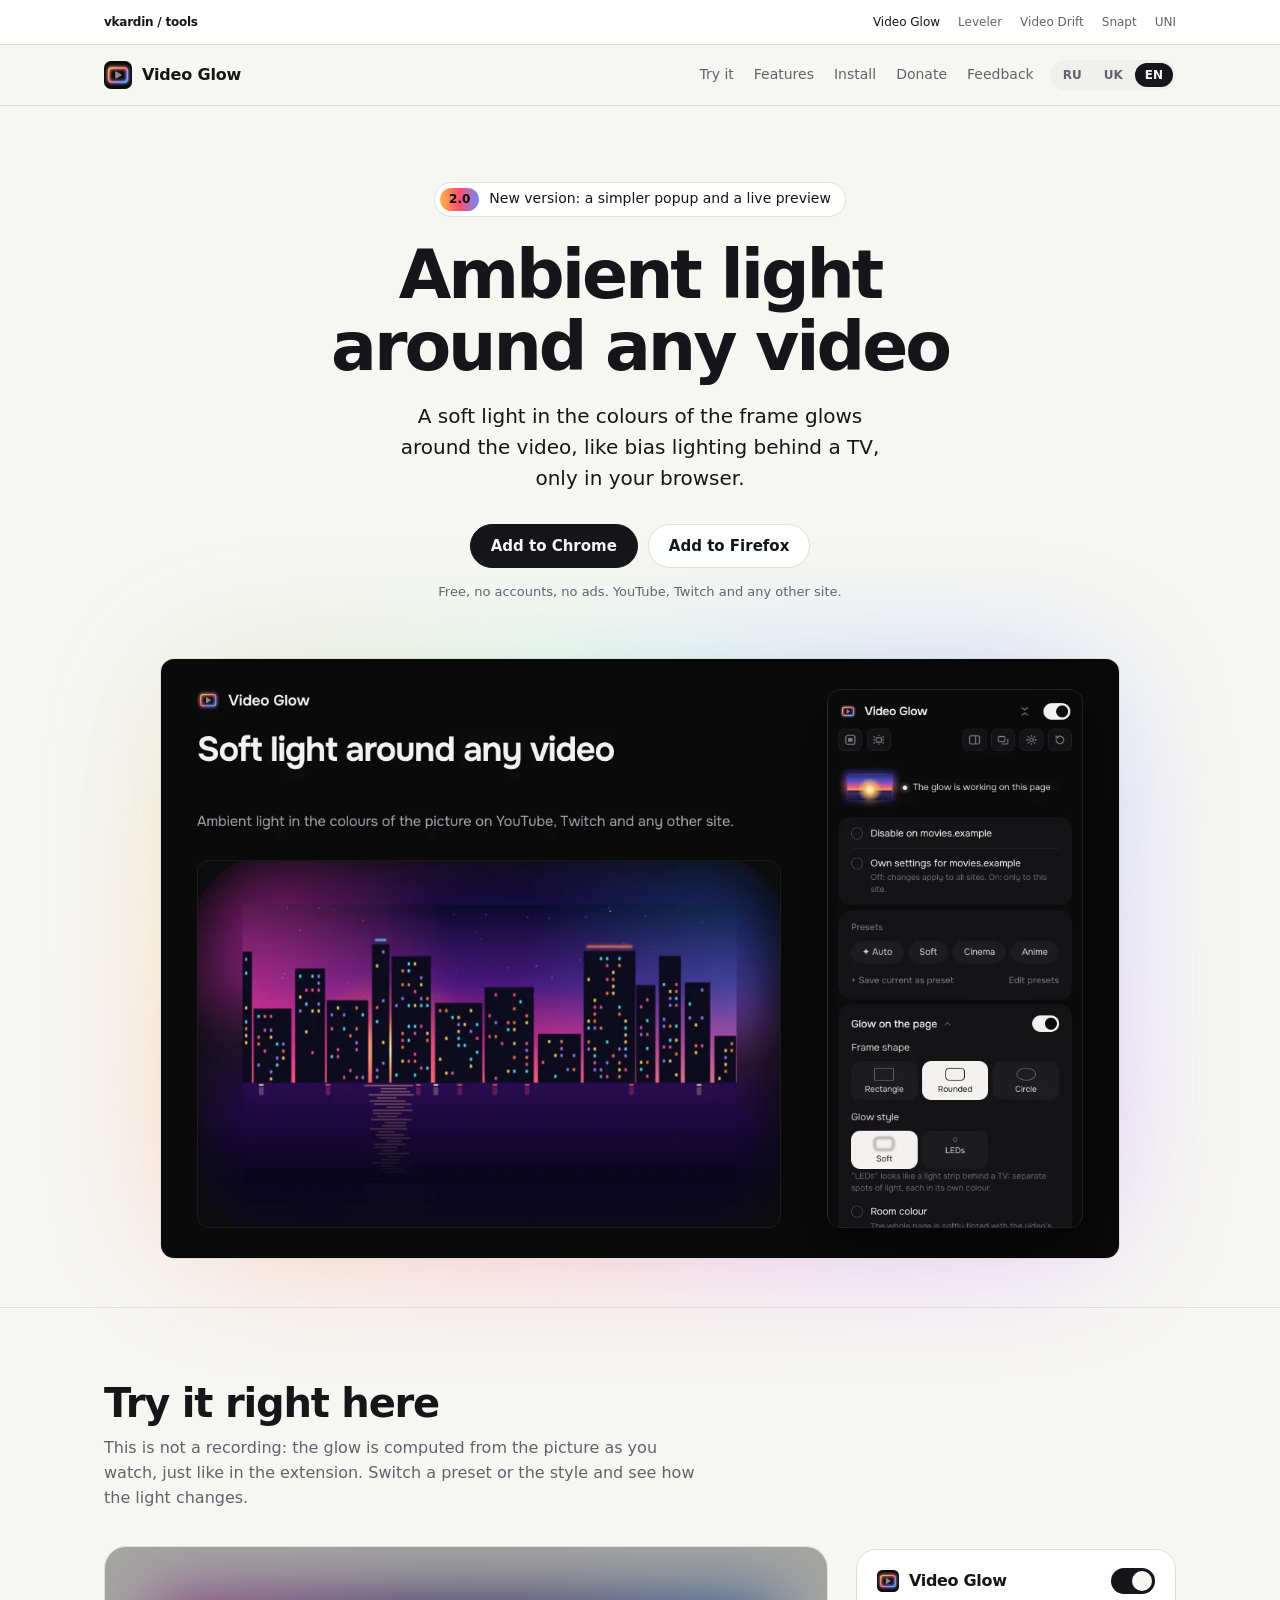
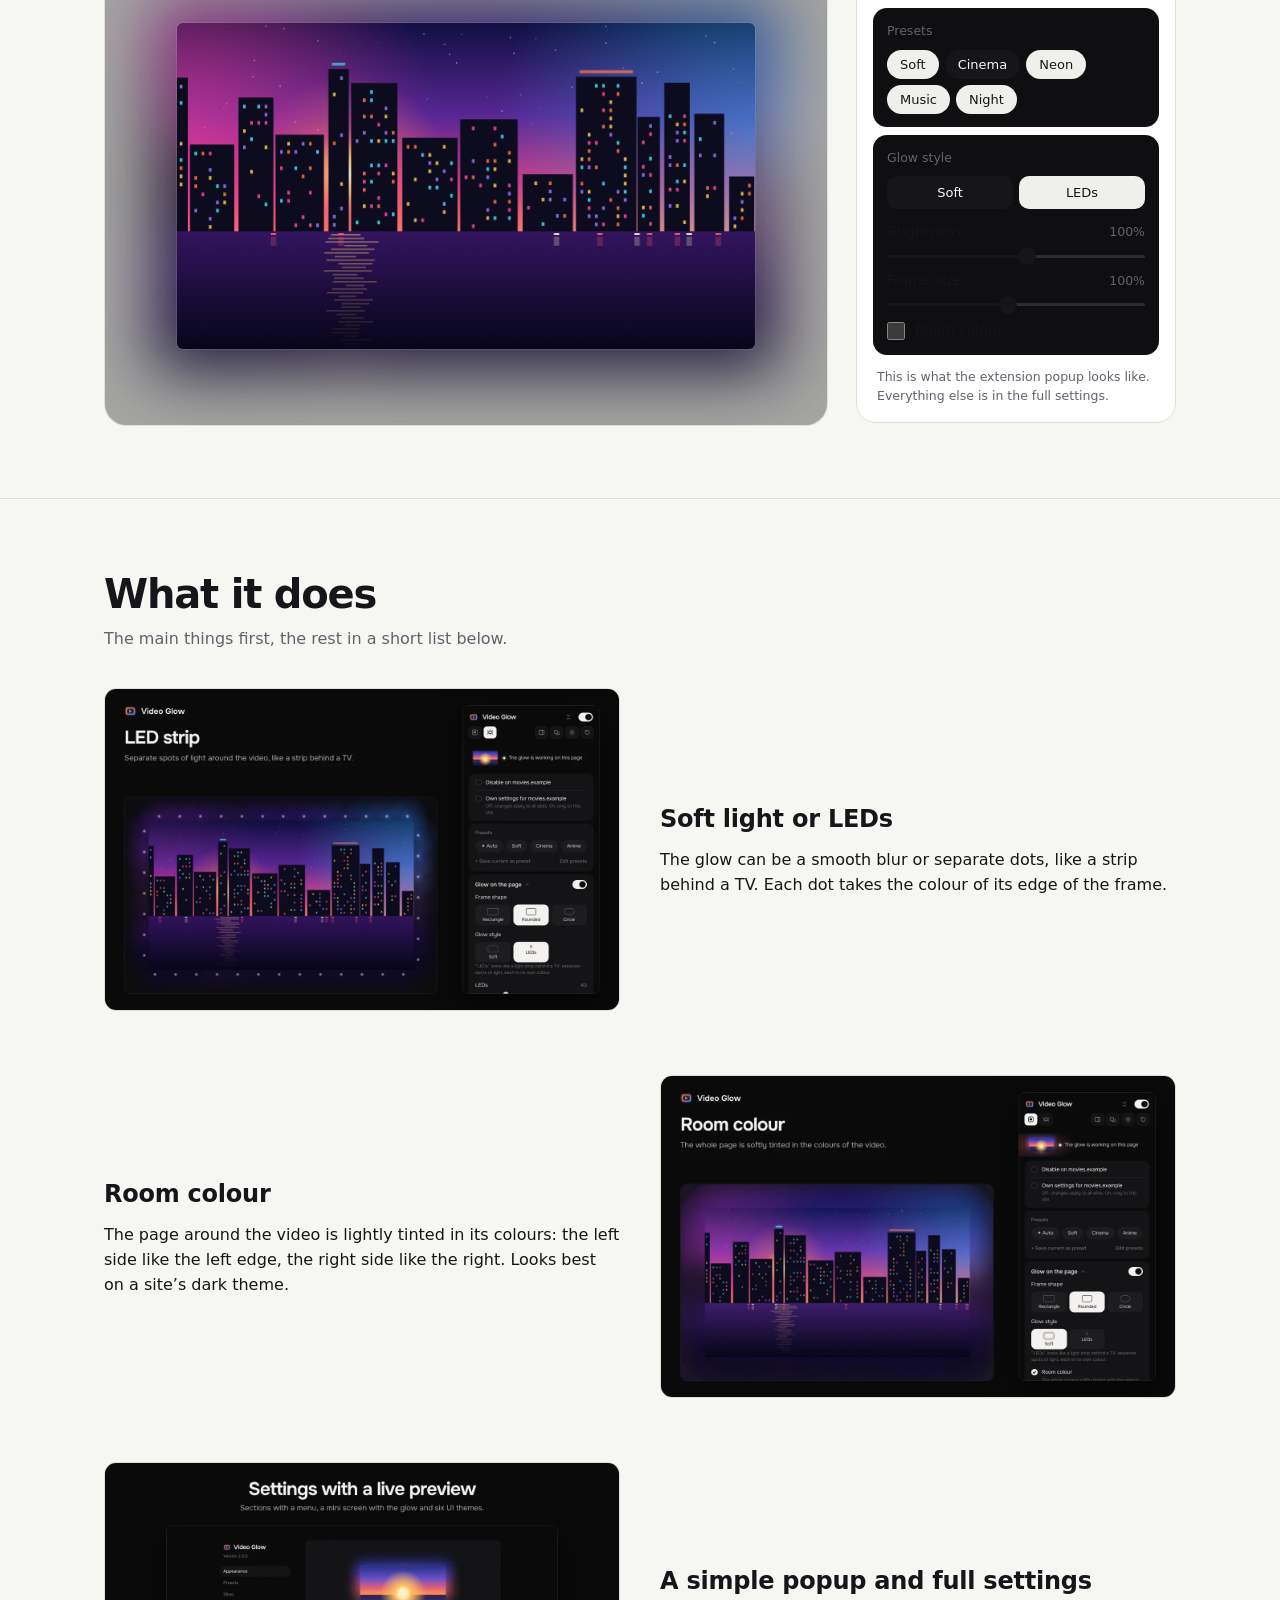
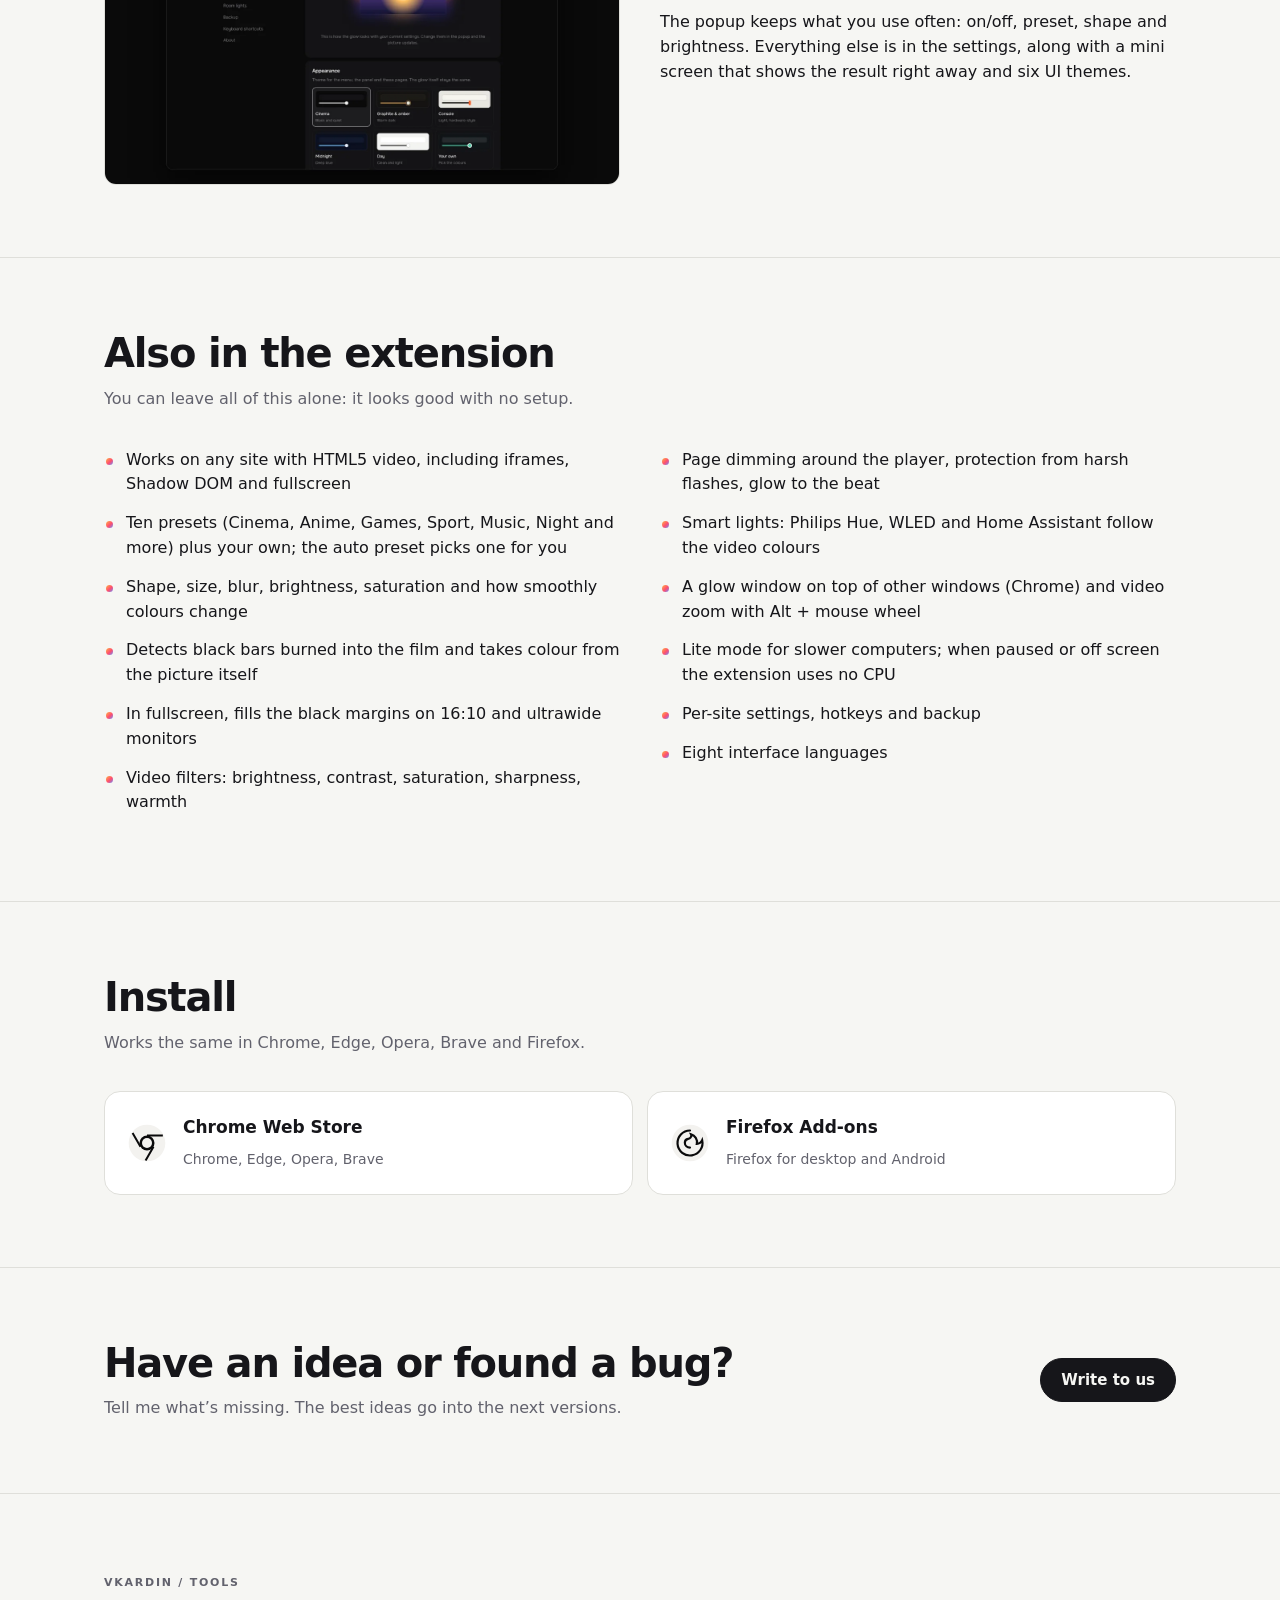
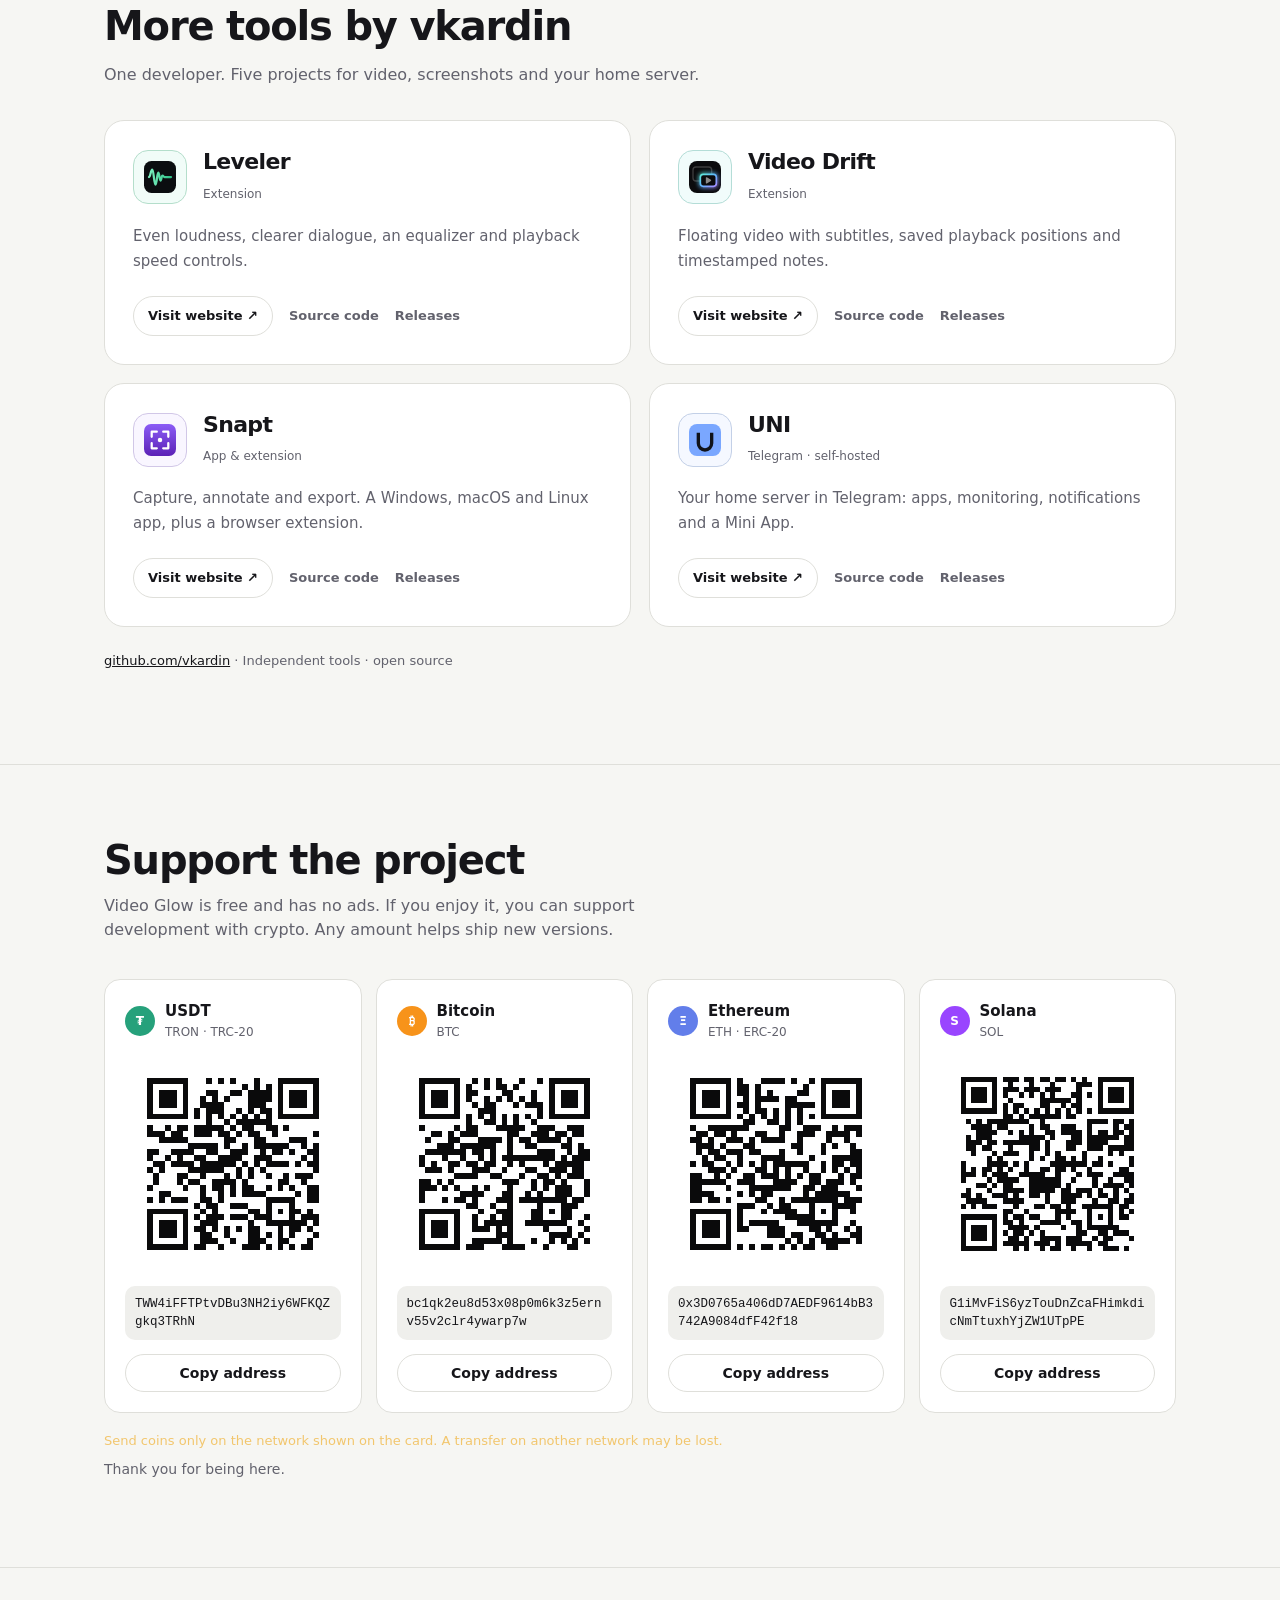
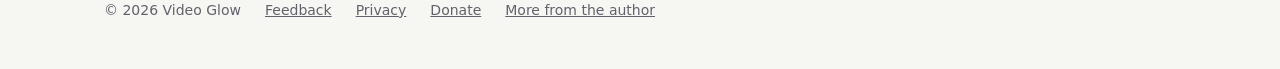
==== docs/index.html @ 8d43b14b "Unify project websites and documentation" ====
<!doctype html>
<html lang="ru">
<head>
  <meta charset="utf-8">
  <meta name="viewport" content="width=device-width, initial-scale=1">
  <title>Video Glow — подсветка для любого видео</title>
  <meta name="description" content="Подсветка в цвет картинки вокруг любого видео в браузере. Бесплатное расширение для Chrome и Firefox.">
  <meta property="og:title" content="Video Glow">
  <meta property="og:image" content="https://vkardin.github.io/video-glow/img/glow-en.webp">
  <link rel="icon" href="img/icon32.png">
  <link rel="stylesheet" href="style.css?v=10">
<link rel="stylesheet" href="family.css?v=1">
</head>
<body data-family="video-glow" style="--family-accent:#d3b3ff">
<a class="family-skip" href="#family-content" data-family-word="skip">Перейти к содержимому</a><nav class="family-nav" aria-label="vkardin projects"><div class="family-nav-inner"><a class="family-brand" href="https://github.com/vkardin">vkardin / tools</a><div class="family-nav-links"><a href="https://vkardin.github.io/video-glow/" aria-current="page">Video Glow</a><a href="https://vkardin.github.io/leveler/">Leveler</a><a href="https://vkardin.github.io/video-drift/">Video Drift</a><a href="https://vkardin.github.io/snapt/">Snapt</a><a href="https://vkardin.github.io/uni-homebot/">UNI</a></div></div></nav>
  <header class="top">
    <div class="wrap">
      <a class="brand" href="#"><img src="img/logo.svg" alt="">Video Glow</a>
      <nav class="nav">
        <a href="#demo" data-i18n="nav_demo"></a>
        <a href="#features" data-i18n="nav_features"></a>
        <a href="#install" data-i18n="nav_install"></a>
        <a href="#donate" data-i18n="nav_donate"></a>
        <a href="support.html" data-i18n="nav_support"></a>
      </nav>
      <div class="langs" role="group" aria-label="Language">
        <button type="button" data-lang="ru">RU</button>
        <button type="button" data-lang="uk">UK</button>
        <button type="button" data-lang="en">EN</button>
      </div>
    </div>
  </header>

  <main id="family-content" tabindex="-1">
    <section class="hero">
      <div class="wrap">
        <a class="badge" href="#demo"><b>2.0</b><span data-i18n="hero_badge"></span></a>
        <h1 data-i18n="hero_title"></h1>
        <p class="lead" data-i18n="hero_lead"></p>
        <div class="cta">
          <a class="btn primary store-chrome" href="#install"><span data-i18n="btn_chrome"></span></a>
          <a class="btn store-firefox" href="#install"><span data-i18n="btn_firefox"></span></a>
        </div>
        <p class="free" data-i18n="hero_free"></p>
        <div class="screen"><img data-shot="glow" alt="" width="1280" height="800"></div>
      </div>
    </section>

    <section class="block demo" id="demo">
      <div class="wrap">
        <h2 data-i18n="demo_title"></h2>
        <p class="sub" data-i18n="demo_sub"></p>
        <div class="demo-grid">
          <div class="demo-stage" data-style="soft">
            <div class="demo-screen">
              <canvas class="halo" width="32" height="18" aria-hidden="true"></canvas>
              <canvas class="pic" width="640" height="360" role="img" data-i18n-aria="demo_alt"></canvas>
            </div>
          </div>
          <div class="demo-panel">
            <div class="dp-head">
              <span class="dp-brand"><img src="img/logo.svg" alt="" width="22" height="22">Video Glow</span>
              <label class="switch"><input type="checkbox" data-demo="on" checked data-i18n-aria="demo_on"><span></span></label>
            </div>
            <div class="dp-card">
              <span class="dp-lbl" data-i18n="demo_presets"></span>
              <div class="dp-chips">
                <button type="button" data-preset="soft" data-i18n="pr_soft"></button>
                <button type="button" data-preset="cinema" data-i18n="pr_cinema"></button>
                <button type="button" data-preset="neon" data-i18n="pr_neon"></button>
                <button type="button" data-preset="music" data-i18n="pr_music"></button>
                <button type="button" data-preset="night" data-i18n="pr_night"></button>
              </div>
            </div>
            <div class="dp-card">
              <span class="dp-lbl" data-i18n="demo_style"></span>
              <div class="dp-seg">
                <button type="button" data-style="soft" data-i18n="demo_soft"></button>
                <button type="button" data-style="led" data-i18n="demo_led"></button>
              </div>
              <div class="dp-row"><label for="dBright" data-i18n="demo_bright"></label><output for="dBright"></output></div>
              <input type="range" id="dBright" data-demo="bright" min="40" max="150" step="5" value="100">
              <div class="dp-row"><label for="dSize" data-i18n="demo_size"></label><output for="dSize"></output></div>
              <input type="range" id="dSize" data-demo="size" min="30" max="180" step="5" value="100">
              <label class="dp-check"><input type="checkbox" data-demo="room"><span data-i18n="demo_room"></span></label>
            </div>
            <p class="dp-note" data-i18n="demo_note"></p>
          </div>
        </div>
      </div>
    </section>

    <section class="block" id="features">
      <div class="wrap">
        <h2 data-i18n="f_title"></h2>
        <p class="sub" data-i18n="f_sub"></p>
        <div class="feat">
          <div class="pic"><img data-shot="led" alt="" width="1280" height="800" loading="lazy"></div>
          <div><h3 data-i18n="f_led_t"></h3><p data-i18n="f_led_d"></p></div>
        </div>
        <div class="feat">
          <div class="pic"><img data-shot="room" alt="" width="1280" height="800" loading="lazy"></div>
          <div><h3 data-i18n="f_room_t"></h3><p data-i18n="f_room_d"></p></div>
        </div>
        <div class="feat">
          <div class="pic"><img data-shot="settings" alt="" width="1280" height="800" loading="lazy"></div>
          <div><h3 data-i18n="f_set_t"></h3><p data-i18n="f_set_d"></p></div>
        </div>
      </div>
    </section>

    <section class="block">
      <div class="wrap">
        <h2 data-i18n="m_title"></h2>
        <p class="sub" data-i18n="m_sub"></p>
        <ul class="mlist" id="mlist"></ul>
      </div>
    </section>

    <section class="block" id="install">
      <div class="wrap">
        <h2 data-i18n="i_title"></h2>
        <p class="sub" data-i18n="i_sub"></p>
        <div class="install">
          <a class="tile store store-chrome" target="_blank" rel="noopener">
            <svg viewBox="0 0 48 48" aria-hidden="true"><circle cx="24" cy="24" r="22" fill="#f3f2ef"/><circle cx="24" cy="24" r="9" fill="#0a0a0b"/><circle cx="24" cy="24" r="6" fill="#f3f2ef"/><path d="M24 15h19M16.2 28.5 6.7 12M31.8 28.5 22.3 45" stroke="#0a0a0b" stroke-width="2.4"/></svg>
            <div><b>Chrome Web Store</b><span data-i18n="i_chrome"></span></div>
          </a>
          <a class="tile store store-firefox" target="_blank" rel="noopener">
            <svg viewBox="0 0 48 48" aria-hidden="true"><circle cx="24" cy="24" r="22" fill="#f3f2ef"/><path d="M24 9a15 15 0 1 0 14.6 11.6c-1.4 3-4 4.4-6.4 4.4 1.2-5.5-2.2-10-7-11.5 1.4 3-1.2 5.3-3.4 5.6-2.3.4-4 2.3-4 4.6 0 3.3 2.8 5.8 6.2 5.8" fill="none" stroke="#0a0a0b" stroke-width="2.6" stroke-linecap="round"/></svg>
            <div><b>Firefox Add-ons</b><span data-i18n="i_firefox"></span></div>
          </a>
        </div>
      </div>
    </section>

    <section class="block" id="feedback">
      <div class="wrap fb-cta">
        <div>
          <h2 data-i18n="fb_title"></h2>
          <p class="sub" data-i18n="fb_sub"></p>
        </div>
        <a class="btn primary" href="support.html" data-i18n="fb_btn"></a>
      </div>
    </section>

    <section class="family-section" id="more" aria-labelledby="family-title"><div class="family-wrap"><p class="family-kicker">VKARDIN / TOOLS</p><h2 id="family-title" data-family-word="title">Другие инструменты от vkardin</h2><p class="family-intro" data-family-word="sub">Один автор. Пять проектов для видео, скриншотов и домашнего сервера.</p><div class="family-grid"><article class="family-card" style="--project-accent:#63ddb0"><header class="family-card-header"><span class="family-icon"><img src="family-assets/leveler.svg" alt="" width="32" height="32" loading="lazy"></span><div><h3>Leveler</h3><small data-family-type="leveler">Расширение</small></div></header><p data-family-description="leveler">Ровная громкость, разборчивые диалоги, эквалайзер и управление скоростью.</p><div class="family-actions"><a data-family-site="leveler" href="https://vkardin.github.io/leveler/" data-family-word="site">Открыть сайт ↗</a><a href="https://github.com/vkardin/leveler" data-family-word="code">Исходный код</a><a href="https://github.com/vkardin/leveler/releases" data-family-word="download">Релизы</a></div></article><article class="family-card" style="--project-accent:#63d9d0"><header class="family-card-header"><span class="family-icon"><img src="family-assets/video-drift.svg" alt="" width="32" height="32" loading="lazy"></span><div><h3>Video Drift</h3><small data-family-type="video-drift">Расширение</small></div></header><p data-family-description="video-drift">Видео поверх других окон, субтитры, сохранение позиции и заметки к моментам.</p><div class="family-actions"><a data-family-site="video-drift" href="https://vkardin.github.io/video-drift/" data-family-word="site">Открыть сайт ↗</a><a href="https://github.com/vkardin/video-drift" data-family-word="code">Исходный код</a><a href="https://github.com/vkardin/video-drift/releases" data-family-word="download">Релизы</a></div></article><article class="family-card" style="--project-accent:#b79bff"><header class="family-card-header"><span class="family-icon"><img src="family-assets/snapt.svg" alt="" width="32" height="32" loading="lazy"></span><div><h3>Snapt</h3><small data-family-type="snapt">Приложение и расширение</small></div></header><p data-family-description="snapt">Скриншоты, стрелки и подписи. Приложение для Windows, macOS и Linux и расширение браузера.</p><div class="family-actions"><a data-family-site="snapt" href="https://vkardin.github.io/snapt/ru/" data-family-word="site">Открыть сайт ↗</a><a href="https://github.com/vkardin/snapt" data-family-word="code">Исходный код</a><a href="https://github.com/vkardin/snapt/releases" data-family-word="download">Релизы</a></div></article><article class="family-card" style="--project-accent:#8fb5ff"><header class="family-card-header"><span class="family-icon"><img src="family-assets/uni-homebot.svg" alt="" width="32" height="32" loading="lazy"></span><div><h3>UNI</h3><small data-family-type="uni-homebot">Telegram · свой сервер</small></div></header><p data-family-description="uni-homebot">Домашний сервер в Telegram: приложения, мониторинг, уведомления и мини-приложение.</p><div class="family-actions"><a data-family-site="uni-homebot" href="https://vkardin.github.io/uni-homebot/" data-family-word="site">Открыть сайт ↗</a><a href="https://github.com/vkardin/uni-homebot" data-family-word="code">Исходный код</a><a href="https://github.com/vkardin/uni-homebot/releases" data-family-word="download">Релизы</a></div></article></div><p class="family-credit"><a href="https://github.com/vkardin">github.com/vkardin</a> · <span data-family-word="author">Независимые инструменты · открытый код</span></p></div></section>

    <section class="block donate" id="donate">
      <div class="wrap">
        <h2 data-i18n="d_title"></h2>
        <p class="sub" data-i18n="d_sub"></p>
        <div class="wallets" id="wallets"></div>
        <p class="warn" data-i18n="d_warn"></p>
        <p class="thanks" data-i18n="d_thanks"></p>
      </div>
    </section>
  </main>

  <footer class="foot">
    <div class="wrap">
      <span>© <span id="year"></span> Video Glow</span>
      <a href="support.html" data-i18n="nav_support"></a>
      <a href="privacy.html" data-i18n="privacy"></a>
      <a href="#donate" data-i18n="nav_donate"></a>
      <a href="#more" data-i18n="more_title"></a>
    </div>
  </footer>

  <template id="wallet">
    <div class="tile">
      <div class="coin"><i></i><div><b></b><small></small></div></div>
      <div class="qr"><img alt="QR" width="300" height="300"></div>
      <div class="addr"></div>
      <button type="button" class="btn copy"></button>
    </div>
  </template>

  <script src="app.js?v=11"></script>
  <script src="demo.js?v=1"></script>
<script src="family.js?v=1"></script>
</body>
</html>
---- docs/style.css ----
:root {
  --bg: #0a0a0b; --card: #131315; --line: #222225;
  --text: #f3f2ef; --text-2: #d7d6d2; --muted: #8b8a90;
  --field: #1d1d20; --accent: #f3f2ef; --warn: #f2c66d;
  --r: 16px;
  --font: "Inter", "SF Pro Text", "Segoe UI Variable Text", "Segoe UI", system-ui, -apple-system, Roboto, sans-serif;
  color-scheme: dark;
}
* { box-sizing: border-box; }
html { scroll-behavior: smooth; }
body { margin: 0; background: var(--bg); color: var(--text); font: 16px/1.55 var(--font); -webkit-font-smoothing: antialiased; }
a { color: inherit; }
img { max-width: 100%; height: auto; display: block; }
.wrap { max-width: 1120px; margin: 0 auto; padding: 0 20px; }

/* Шапка */
.top { position: sticky; top: 0; z-index: 10; background: rgba(10,10,11,.82); backdrop-filter: blur(12px); border-bottom: 1px solid var(--line); }
.top .wrap { display: flex; align-items: center; gap: 16px; height: 60px; }
.brand { display: flex; align-items: center; gap: 10px; font-weight: 650; text-decoration: none; letter-spacing: -.01em; }
.brand img { width: 28px; height: 28px; }
.nav { display: flex; gap: 20px; margin-left: auto; font-size: 14px; }
.nav a { color: var(--muted); text-decoration: none; }
.nav a:hover { color: var(--text); }
.langs { display: flex; gap: 2px; background: var(--field); border-radius: 999px; padding: 3px; }
.langs button { border: 0; background: none; color: var(--muted); font: 600 12px var(--font); padding: 5px 10px; border-radius: 999px; cursor: pointer; }
.langs button[aria-pressed="true"] { background: var(--text); color: var(--bg); }

/* Кнопки */
.btn { display: inline-flex; align-items: center; gap: 8px; padding: 12px 20px; border-radius: 999px; font: 600 15px var(--font); text-decoration: none; border: 1px solid var(--line); background: var(--card); color: var(--text); cursor: pointer; }
.btn:hover { background: var(--field); }
.btn.primary { background: var(--text); color: var(--bg); border-color: var(--text); }
.btn.primary:hover { background: #fff; }
.btn svg { width: 18px; height: 18px; }

/* Первый экран */
.hero { padding: 72px 0 40px; text-align: center; }
.hero h1 { font-size: clamp(34px, 6vw, 60px); line-height: 1.05; letter-spacing: -.03em; margin: 0 auto 18px; max-width: 14ch; }
.hero p.lead { color: var(--text-2); font-size: clamp(17px, 2.2vw, 20px); max-width: 40ch; margin: 0 auto 30px; }
.cta { display: flex; flex-wrap: wrap; justify-content: center; gap: 10px; }
.free { color: var(--muted); font-size: 13px; margin-top: 14px; }
.screen { position: relative; margin: 56px auto 0; max-width: 960px; }
.screen::before, .screen::after { content: ""; position: absolute; inset: 6% 4%; filter: blur(70px); z-index: 0; pointer-events: none; will-change: transform, opacity; }
.screen::before { background: conic-gradient(from 200deg, #ff4d6d, #ffb347, #5ee7c7, #6c8cff, #c46bff, #ff4d6d); opacity: .55; animation: glow-a 9s ease-in-out infinite alternate; }
.screen::after { background: conic-gradient(from 20deg, #6c8cff, #c46bff, #ff4d6d, #ffb347, #5ee7c7, #6c8cff); opacity: 0; animation: glow-b 13s ease-in-out infinite alternate; }
.screen img { position: relative; z-index: 1; border-radius: 14px; border: 1px solid var(--line); }
/* Только transform и opacity: размытый слой рисуется один раз, дальше его двигает видеокарта */
@keyframes glow-a { to { transform: translate(1.5%, -1%) scale(1.04); opacity: .4; } }
@keyframes glow-b { to { transform: translate(-1.5%, 1%) scale(1.03); opacity: .5; } }
.screen.paused::before, .screen.paused::after { animation-play-state: paused; }
@media (prefers-reduced-motion: reduce) { .screen::before, .screen::after { animation: none; } }

/* Секции */
section.block { padding: 72px 0; border-top: 1px solid var(--line); }
h2 { font-size: clamp(26px, 4vw, 38px); letter-spacing: -.02em; margin: 0 0 10px; }
.sub { color: var(--muted); margin: 0 0 36px; max-width: 60ch; }

.feat { display: grid; grid-template-columns: 1fr 1fr; gap: 40px; align-items: center; margin-bottom: 64px; }
.feat:last-child { margin-bottom: 0; }
.feat:nth-child(even) .pic { order: 2; }
.feat .pic img { border-radius: 12px; border: 1px solid var(--line); }
.feat h3 { font-size: 24px; margin: 0 0 10px; letter-spacing: -.01em; }
.feat p { color: var(--text-2); margin: 0; }

.grid { display: grid; grid-template-columns: repeat(3, 1fr); gap: 14px; }
.tile { background: var(--card); border: 1px solid var(--line); border-radius: var(--r); padding: 20px; }
.tile b { display: block; margin-bottom: 6px; }
.tile span { color: var(--muted); font-size: 14px; }

.install { display: grid; grid-template-columns: 1fr 1fr; gap: 14px; }
.store { display: flex; align-items: center; gap: 16px; padding: 22px; text-decoration: none; }
.store svg { width: 40px; height: 40px; flex: none; }
.store b { display: block; font-size: 17px; }
.store span { color: var(--muted); font-size: 14px; }
.store:hover { border-color: #3a3a3f; }

/* Донаты */
.donate .tile { display: flex; flex-direction: column; gap: 14px; }
.wallets { display: grid; grid-template-columns: repeat(4, 1fr); gap: 14px; }
.coin { display: flex; align-items: center; gap: 10px; }
.coin i { width: 30px; height: 30px; border-radius: 50%; display: grid; place-items: center; font: 700 12px var(--font); font-style: normal; color: #fff; flex: none; }
.coin b { margin: 0; font-size: 15px; }
.coin small { display: block; color: var(--muted); font-size: 12px; }
.qr { background: #fff; border-radius: 12px; padding: 10px; }
.qr img { width: 100%; height: auto; image-rendering: pixelated; }
.addr { font: 12.5px/1.45 ui-monospace, "SF Mono", "Cascadia Mono", Menlo, Consolas, monospace; color: var(--text-2); word-break: break-all; background: var(--field); border-radius: 10px; padding: 9px 10px; user-select: all; }
.copy { width: 100%; justify-content: center; padding: 10px; font-size: 14px; }
.copy.done { background: var(--text); color: var(--bg); }
.warn { color: var(--warn); font-size: 13px; margin: 18px 0 0; }
.thanks { color: var(--muted); font-size: 14px; margin-top: 8px; }

footer.foot { border-top: 1px solid var(--line); padding: 32px 0 48px; color: var(--muted); font-size: 14px; }
footer.foot .wrap { display: flex; flex-wrap: wrap; gap: 8px 24px; align-items: center; }
footer.foot a { color: var(--muted); }

/* Ещё от автора */
.apps { display: grid; grid-template-columns: repeat(2, 1fr); gap: 22px; }
.app { --a: #2fbf86; --b: #7cf0c0; background: var(--card); border: 1px solid var(--line); border-radius: var(--r); overflow: hidden; display: flex; flex-direction: column; transition: transform .15s, box-shadow .15s, border-color .15s; }
.app-floatr { --a: #0d9488; --b: #5eead4; }
.app-uni { --a: #7aa7ff; --b: #d99a5b; }
.app-snapt { --a: #8b5cf6; --b: #c4b5fd; }
.app:hover { transform: translateY(-3px); border-color: color-mix(in srgb, var(--a) 45%, var(--line)); box-shadow: 0 18px 44px color-mix(in srgb, var(--a) 18%, transparent); }
.app .shot { display: block; position: relative; background: #0b0b0d; }
.app .shot::after { content: ""; position: absolute; inset: auto 0 0; height: 3px; background: linear-gradient(90deg, var(--a), var(--b)); }
.app .shot img { width: 100%; aspect-ratio: 16 / 10; object-fit: cover; }
.app-body { padding: 22px 24px 24px; display: flex; flex-direction: column; flex: 1; }
.app header { display: flex; align-items: center; gap: 14px; }
.app header img { width: 52px; height: 52px; border-radius: 13px; flex: none; box-shadow: 0 6px 18px color-mix(in srgb, var(--a) 30%, transparent); }
.app header h3 { margin: 0; font-size: 21px; }
.app header span { color: var(--muted); font-size: 14px; }
.app p { margin: 14px 0 16px; color: var(--text-2); }
.chips { list-style: none; margin: 0 0 22px; padding: 0; display: flex; flex-wrap: wrap; gap: 8px; }
.chips li { font-size: 13px; font-weight: 600; padding: 4px 11px; border-radius: 999px; background: color-mix(in srgb, var(--a) 13%, transparent); color: color-mix(in srgb, var(--a) 70%, var(--text)); }
.app-links { margin-top: auto; display: flex; flex-wrap: wrap; gap: 10px; }
.btn-app { display: inline-flex; align-items: center; gap: 7px; padding: 9px 15px; border-radius: 10px; border: 1px solid var(--line); color: var(--text); text-decoration: none; font-weight: 600; font-size: 14px; }
.btn-app:hover { border-color: var(--a); }
.btn-app svg { width: 15px; height: 15px; }
.btn-app.primary { border-color: transparent; color: #0b0d10; background: linear-gradient(90deg, var(--a), var(--b)); }
.btn-app.primary:hover { filter: brightness(1.06); }
@media (max-width: 820px) { .apps { grid-template-columns: 1fr; } }
@media (prefers-reduced-motion: reduce) { .app { transition: none; } .app:hover { transform: none; } }

/* Политика */
.doc { max-width: 720px; padding: 56px 20px 80px; }
.doc h1 { font-size: 34px; letter-spacing: -.02em; }
.doc p, .doc li { color: var(--text-2); }

@media (max-width: 960px) {
  .wallets { grid-template-columns: 1fr 1fr; }
  .grid { grid-template-columns: 1fr 1fr; }
}
@media (max-width: 680px) {
  .wrap { padding: 0 16px; }
  .nav { display: none; }
  .langs { margin-left: auto; }
  .feat, .install { grid-template-columns: 1fr; gap: 18px; }
  .feat:nth-child(even) .pic { order: 0; }
  .grid { grid-template-columns: 1fr; }
  .wallets { grid-template-columns: 1fr; }
  .qr { max-width: 220px; margin: 0 auto; }
  .hero { padding-top: 48px; }
  section.block { padding: 56px 0; }
}
.doc h2 { font-size: 20px; margin: 32px 0 8px; }
.doc .muted-date { color: var(--muted); font-size: 14px; margin-top: -8px; }
.doc a { color: var(--text); }
.brand + .langs { margin-left: auto; }
.hero.small { padding: 64px 0 8px; }
section.block.first { border-top: 0; padding-top: 32px; }
.store .emoji { font-size: 34px; line-height: 1; flex: none; }
.note { color: var(--muted); font-size: 14px; margin: 18px 0 0; }
.note a { color: var(--text); }
.faq { display: grid; gap: 10px; max-width: 820px; }
.faq details { background: var(--card); border: 1px solid var(--line); border-radius: var(--r); padding: 16px 20px; }
.faq summary { cursor: pointer; font-weight: 600; }
.faq p { color: var(--text-2); margin: 10px 0 0; }
.fb-cta { display: flex; align-items: center; justify-content: space-between; gap: 24px; flex-wrap: wrap; }
.fb-cta .sub { margin-bottom: 0; }
.fb-form { display: flex; flex-direction: column; gap: 16px; max-width: 720px; padding: 24px; }
.seg { display: inline-flex; gap: 2px; background: var(--field); border-radius: 999px; padding: 3px; align-self: flex-start; flex-wrap: wrap; }
.seg label { cursor: pointer; }
.seg input { position: absolute; opacity: 0; pointer-events: none; }
.seg span { display: block; padding: 7px 16px; border-radius: 999px; color: var(--muted); font-weight: 600; font-size: 14px; }
.seg input:checked + span { background: var(--text); color: var(--bg); }
.seg input:focus-visible + span { outline: 2px solid var(--text); outline-offset: 2px; }
.fld { display: flex; flex-direction: column; gap: 6px; font-size: 14px; color: var(--text-2); }
.fld textarea, .fld input { font: 15px/1.5 var(--font); color: var(--text); background: var(--field); border: 1px solid var(--line); border-radius: 12px; padding: 12px 14px; resize: vertical; }
.fld textarea:focus, .fld input:focus { outline: none; border-color: #4a4a50; }
.fb-form .btn { align-self: flex-start; }
.fb-form .btn:disabled { opacity: .6; cursor: default; }
.hp { position: absolute; left: -9999px; width: 1px; height: 1px; }
.fb-status { margin: 0; font-size: 14px; color: var(--muted); min-height: 1.4em; }
.fb-status.ok { color: #7ddc8a; }
.fb-status.err { color: var(--warn); }
.fb-grid { display: grid; grid-template-columns: minmax(0, 1.5fr) minmax(0, 1fr); gap: 24px; align-items: start; }
.fb-grid .fb-form { max-width: none; }
.fb-side { display: flex; flex-direction: column; gap: 12px; }
.fb-side h3 { margin: 4px 0 4px; font-size: 18px; color: var(--text-2); }
.fb-side .note { margin-top: 4px; }
.faq { max-width: none; }
@media (max-width: 860px) { .fb-grid { grid-template-columns: 1fr; } }
.fb-status:empty { display: none; }

/* ---------- 2.0: значок в шапке, живая демонстрация, появление блоков ---------- */
.badge { display: inline-flex; align-items: center; gap: 10px; margin: 0 auto 22px; padding: 5px 14px 5px 5px; border-radius: 999px; border: 1px solid var(--line); background: var(--card); color: var(--text-2); font-size: 14px; text-decoration: none; transition: border-color .2s; }
.badge b { padding: 2px 9px; border-radius: 999px; font-size: 12px; color: #0a0a0b; background: linear-gradient(90deg, #ffb347, #ff4d6d 50%, #6c8cff); }
.badge:hover { border-color: #3a3a3f; }

.demo-grid { display: grid; grid-template-columns: minmax(0, 1fr) 320px; gap: 28px; align-items: center; }
.demo-stage {
  --d-spread: 24px; --d-blur: 32px; --d-alpha: .85; --d-sat: 1.15; --d-radius: 15px; --d-dim: 0;
  position: relative; display: grid; place-items: center; padding: clamp(36px, 7vw, 76px) clamp(24px, 6vw, 72px);
  border-radius: 22px; border: 1px solid var(--line); overflow: hidden; isolation: isolate;
  background: #08080a radial-gradient(70% 90% at 0% 50%, var(--d-l, transparent), transparent 70%), radial-gradient(70% 90% at 100% 50%, var(--d-r, transparent), transparent 70%);
  background-blend-mode: normal;
  transition: background .6s;
}
.demo-stage::before { content: ""; position: absolute; inset: 0; background: #000; opacity: calc(var(--d-dim) * .6); transition: opacity .4s; z-index: -1; }
.demo-screen { position: relative; width: 100%; max-width: 640px; aspect-ratio: 16 / 9; }
.demo-screen canvas { position: absolute; display: block; width: 100%; height: 100%; }
.demo-screen .pic { inset: 0; border-radius: 6px; box-shadow: 0 0 0 1px rgb(255 255 255 / .08); transition: filter .4s; }
.demo-screen .halo {
  inset: calc(var(--d-spread) * -1); width: calc(100% + var(--d-spread) * 2); height: calc(100% + var(--d-spread) * 2);
  border-radius: var(--d-radius); filter: blur(var(--d-blur)) saturate(var(--d-sat)); opacity: var(--d-alpha);
  transition: inset .3s, width .3s, height .3s, border-radius .3s, filter .3s, opacity .4s;
}
.demo-stage[data-style="led"] .halo {
  -webkit-mask: radial-gradient(circle, #000 0 34%, transparent 46%) 0 0 / 20px 20px;
  mask: radial-gradient(circle, #000 0 34%, transparent 46%) 0 0 / 20px 20px;
}
.demo-stage.pulse .halo { animation: d-pulse .52s ease-in-out infinite alternate; }
@keyframes d-pulse { from { transform: scale(1); } to { transform: scale(1.035); } }
.demo-stage.off .pic { filter: saturate(.6) brightness(.85); }

.demo-panel { background: var(--card); border: 1px solid var(--line); border-radius: 20px; padding: 16px; display: flex; flex-direction: column; gap: 8px; }
.dp-head { display: flex; align-items: center; justify-content: space-between; padding: 2px 4px 6px; }
.dp-brand { display: flex; align-items: center; gap: 10px; font-weight: 650; letter-spacing: -.02em; }
.dp-card { background: #0f0f11; border-radius: 14px; padding: 13px 14px; transition: opacity .3s; }
.demo.is-off .dp-card { opacity: .5; }
.dp-lbl { display: block; color: var(--muted); font-size: 12.5px; margin-bottom: 9px; }
.dp-chips { display: flex; flex-wrap: wrap; gap: 6px; }
.dp-chips button, .dp-seg button { font: 500 13px var(--font); color: var(--text-2); background: var(--field); border: 0; border-radius: 999px; padding: 7px 13px; cursor: pointer; transition: background .15s, color .15s; }
.dp-chips button:hover, .dp-seg button:hover { background: #29292d; }
.dp-chips button[aria-pressed="true"], .dp-seg button[aria-pressed="true"] { background: var(--text); color: var(--bg); }
.dp-seg { display: grid; grid-template-columns: 1fr 1fr; gap: 6px; margin-bottom: 6px; }
.dp-seg button { border-radius: 10px; padding: 9px; }
.dp-row { display: flex; justify-content: space-between; align-items: baseline; margin-top: 12px; font-size: 14px; color: var(--text-2); }
.dp-row output { color: var(--muted); font-size: 12.5px; font-variant-numeric: tabular-nums; }
.demo-panel input[type=range] { -webkit-appearance: none; appearance: none; display: block; width: 100%; height: 3px; margin: 12px 0 6px; border-radius: 3px; cursor: pointer; background: linear-gradient(to right, var(--text) var(--p, 50%), #2c2c30 var(--p, 50%)); }
.demo-panel input[type=range]::-webkit-slider-thumb { -webkit-appearance: none; width: 18px; height: 18px; border-radius: 50%; background: var(--text); border: 0; }
.demo-panel input[type=range]::-moz-range-thumb { width: 18px; height: 18px; border-radius: 50%; background: var(--text); border: 0; }
.dp-check { display: flex; align-items: center; gap: 10px; margin-top: 14px; font-size: 14px; color: var(--text-2); cursor: pointer; }
.dp-check input { width: 18px; height: 18px; accent-color: var(--text); margin: 0; }
.dp-note { color: var(--muted); font-size: 12.5px; margin: 4px 4px 0; }
.demo-panel :focus-visible { outline: 2px solid var(--text); outline-offset: 2px; }

.switch { position: relative; display: inline-block; width: 44px; height: 26px; flex: none; cursor: pointer; }
.switch input { position: absolute; inset: 0; opacity: 0; margin: 0; cursor: pointer; }
.switch span { position: absolute; inset: 0; border-radius: 999px; background: #3a3a3f; transition: background .2s; pointer-events: none; }
.switch span::after { content: ""; position: absolute; top: 3px; left: 3px; width: 20px; height: 20px; border-radius: 50%; background: #d7d6d2; transition: transform .2s, background .2s; }
.switch input:checked + span { background: var(--text); }
.switch input:checked + span::after { transform: translateX(18px); background: var(--bg); }
.switch input:focus-visible + span { outline: 2px solid var(--text); outline-offset: 2px; }

/* появление при прокрутке */
.rv { opacity: 0; transform: translateY(18px); transition: opacity .6s ease, transform .6s cubic-bezier(.2, .7, .2, 1); transition-delay: var(--rv-d, 0ms); }
.rv.in { opacity: 1; transform: none; }
.app.rv.in { transition: opacity .6s ease, transform .15s, box-shadow .15s, border-color .15s; }
.grid .tile { transition: border-color .2s, transform .2s; }
.grid .tile:hover { border-color: #3a3a3f; }

@media (max-width: 900px) {
  .demo-grid { grid-template-columns: 1fr; }
  .demo-panel { max-width: 420px; width: 100%; margin: 0 auto; }
}
@media (prefers-reduced-motion: reduce) {
  .demo-stage.pulse .halo { animation: none; }
  .rv { opacity: 1; transform: none; transition: none; }
}
.app.rv.in:hover { transform: translateY(-3px); }
@media (prefers-reduced-motion: reduce) { .app.rv.in:hover { transform: none; } }
.feat > * { min-width: 0; }
.mlist { list-style: none; margin: 0; padding: 0; columns: 2; column-gap: 40px; }
.mlist li { break-inside: avoid; position: relative; padding: 0 0 14px 22px; color: var(--text-2); }
.mlist li::before { content: ""; position: absolute; left: 2px; top: .62em; width: 7px; height: 7px; border-radius: 50%; background: linear-gradient(135deg, #ffb347, #ff4d6d 55%, #6c8cff); }
@media (max-width: 760px) { .mlist { columns: 1; } }
---- docs/family.css ----
/* Shared presentation for the vkardin project family. */
:root{--family-bg:#0a0a0b;--family-card:#131315;--family-line:#27272c;--family-text:#f3f2ef;--family-muted:#a2a1aa;--family-field:#1c1c20}
@media(prefers-color-scheme:light){:root:not([data-theme=dark]){--family-bg:#f6f6f3;--family-card:#fff;--family-line:#dfdfda;--family-text:#16161a;--family-muted:#62626d;--family-field:#efefec}}
body[data-family]{--bg:var(--family-bg);--bg2:var(--family-field);--card:var(--family-card);--card2:var(--family-field);--line:var(--family-line);--text:var(--family-text);--text-2:var(--family-text);--muted:var(--family-muted);--dim:var(--family-muted);--field:var(--family-field);background:var(--family-bg);color:var(--family-text);font-family:Inter,system-ui,-apple-system,'Segoe UI',sans-serif;-webkit-font-smoothing:antialiased}
body[data-family] .wrap{max-width:1120px;margin-inline:auto;padding-inline:24px}
body[data-family] h1{font-size:clamp(38px,6.2vw,68px);line-height:1.06;letter-spacing:-.045em;text-wrap:balance}
body[data-family] h2{font-size:clamp(27px,3.4vw,40px);letter-spacing:-.03em;line-height:1.16;text-wrap:balance}
body[data-family] .hero{padding-block:76px 48px}
body[data-family] .top{background:var(--family-bg);border-bottom:1px solid var(--family-line)}
body[data-family] .btn{border-radius:999px;transition:background .18s,border-color .18s}
body[data-family] .btn.primary,body[data-family] .btn-primary{background:var(--family-text);border-color:var(--family-text);color:var(--family-bg);box-shadow:none}
body[data-family] img{max-width:100%}
body[data-family] a:focus-visible,body[data-family] button:focus-visible{outline:2px solid var(--family-accent,#b79bff);outline-offset:4px}
body[data-family] section[id]{scroll-margin-top:90px}
.family-nav{font:500 12px/1.4 Inter,system-ui,sans-serif!important;background:var(--family-card);border-bottom:1px solid var(--family-line);color:var(--family-muted);position:relative;z-index:11;display:block!important;padding:0!important}
.family-nav-inner{display:flex;align-items:center;gap:24px;max-width:1120px;margin:auto;padding:12px 24px;min-height:44px}
.family-brand{font-weight:750!important;letter-spacing:-.02em;color:var(--family-text)!important;text-decoration:none!important;white-space:nowrap}
.family-nav-links{display:flex;gap:18px;align-items:center;flex-wrap:wrap;margin-left:auto}
.family-nav a{color:var(--family-muted);text-decoration:none;font:inherit}
.family-nav a:hover,.family-nav a[aria-current=page]{color:var(--family-text)}
.family-skip{position:fixed;left:12px;top:-100px;z-index:100;background:var(--family-text);color:var(--family-bg);padding:10px;border-radius:8px}
.family-skip:focus{top:12px}
.family-section{padding:80px 0!important;border-top:1px solid var(--family-line);background:var(--family-bg);color:var(--family-text)}
.family-section .family-wrap{max-width:1120px;margin:auto;padding:0 24px}
.family-kicker{text-transform:uppercase;letter-spacing:.16em;font-size:11px;font-weight:700;color:var(--family-muted);margin:0 0 12px}
.family-section h2{margin:0 0 12px!important;color:var(--family-text)}
.family-intro{max-width:65ch;color:var(--family-muted);margin:0 0 32px;line-height:1.7}
.family-grid{display:grid;grid-template-columns:repeat(2,minmax(0,1fr));gap:18px}
.family-card{--project-accent:#b79bff;border:1px solid var(--family-line);border-radius:20px;padding:28px;background:var(--family-card);display:flex;flex-direction:column;gap:18px;transition:transform .18s,border-color .18s}
.family-card:hover{border-color:var(--project-accent);transform:translateY(-3px)}
.family-card-header{display:flex!important;align-items:center;gap:16px;padding:0!important;border:0!important;background:none!important;position:static!important;margin:0!important}
.family-icon{width:54px;height:54px;border:1px solid color-mix(in srgb,var(--project-accent) 35%,var(--family-line));background:color-mix(in srgb,var(--project-accent) 9%,var(--family-card));border-radius:15px;display:grid;place-items:center;flex:none;color:var(--project-accent);font-weight:800;font-size:22px}
.family-icon img{width:32px;height:32px;object-fit:contain}
.family-card h3{font-size:22px!important;line-height:1.2;letter-spacing:-.03em;margin:0 0 5px!important;color:var(--family-text)}
.family-card small{font-size:12px;color:var(--family-muted)}
.family-card p{margin:0!important;color:var(--family-muted);font-size:15px;line-height:1.7}
.family-actions{display:flex;align-items:center;gap:16px;flex-wrap:wrap;margin-top:auto;padding-top:3px}
.family-actions a{font-size:13px!important;font-weight:600;text-decoration:none!important;color:var(--family-muted)}
.family-actions a:first-child{color:var(--family-text);border:1px solid var(--family-line);padding:9px 14px;border-radius:999px}
.family-actions a:hover{color:var(--family-text);border-color:var(--project-accent)}
.family-credit{margin-top:24px;font-size:13px;color:var(--family-muted)}
.family-credit a{color:var(--family-text)}
@media(max-width:760px){.family-nav-inner{align-items:flex-start;gap:12px}.family-nav-links{gap:8px 14px;justify-content:flex-end}.family-grid{grid-template-columns:1fr}.family-section{padding-block:48px!important}.family-card{padding:22px}body[data-family] .hero{padding-block:48px 32px}body[data-family] .wrap{padding-inline:18px}.family-section .family-wrap{padding-inline:18px}}
@media(prefers-reduced-motion:reduce){html{scroll-behavior:auto!important}.family-card,body[data-family] .btn{transition:none}.family-card:hover{transform:none}}
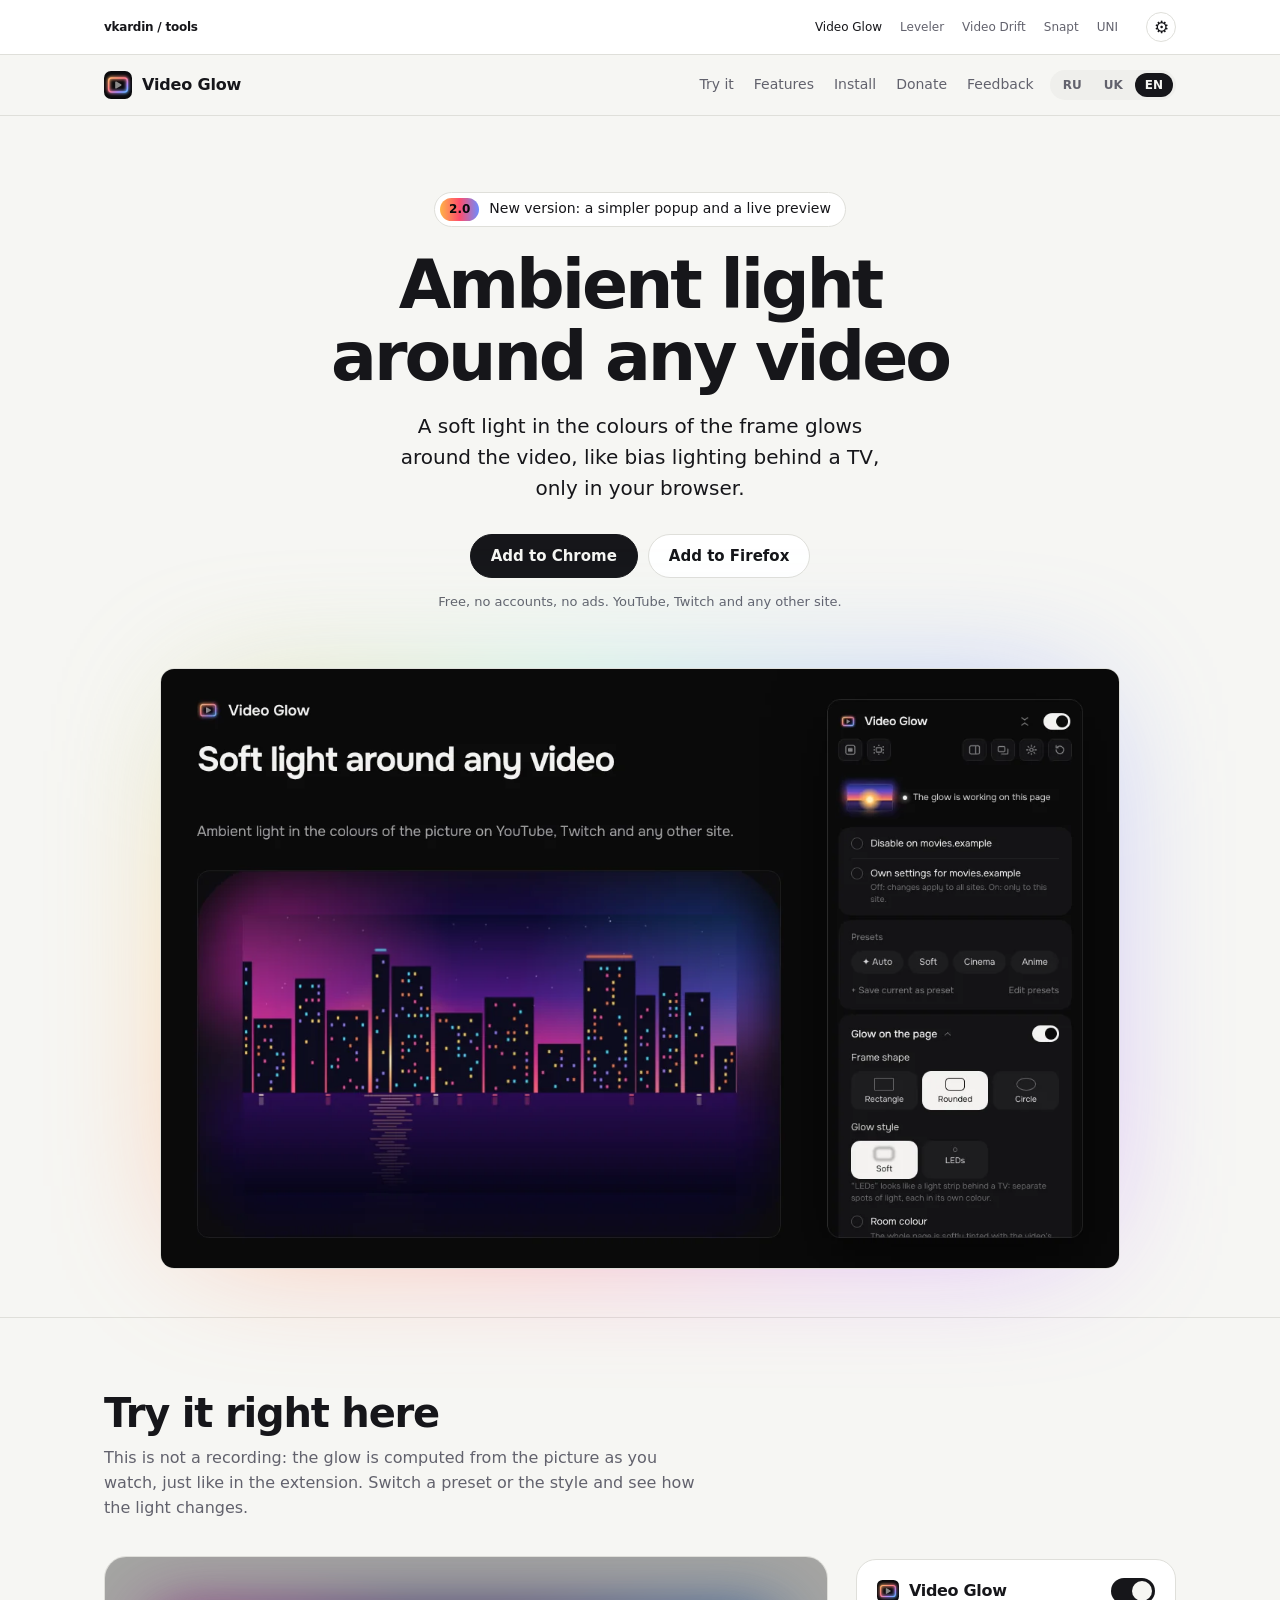
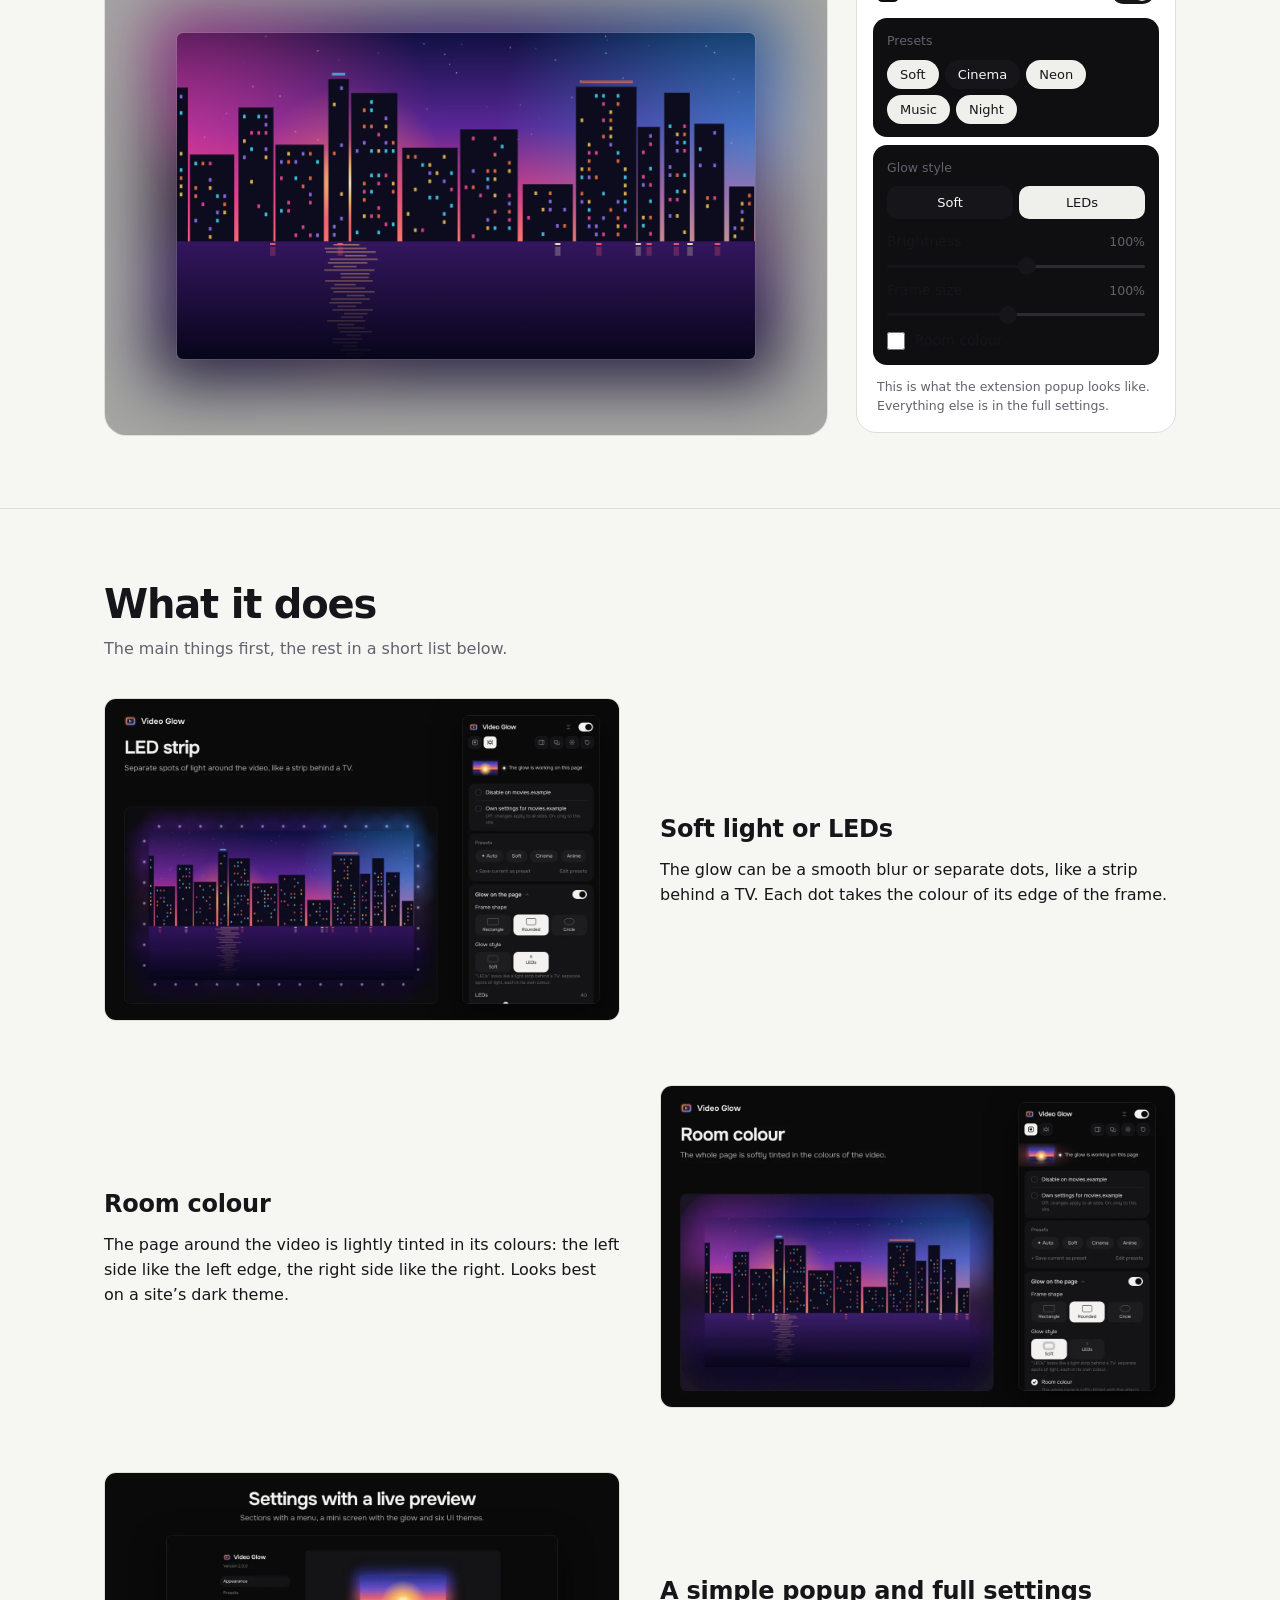
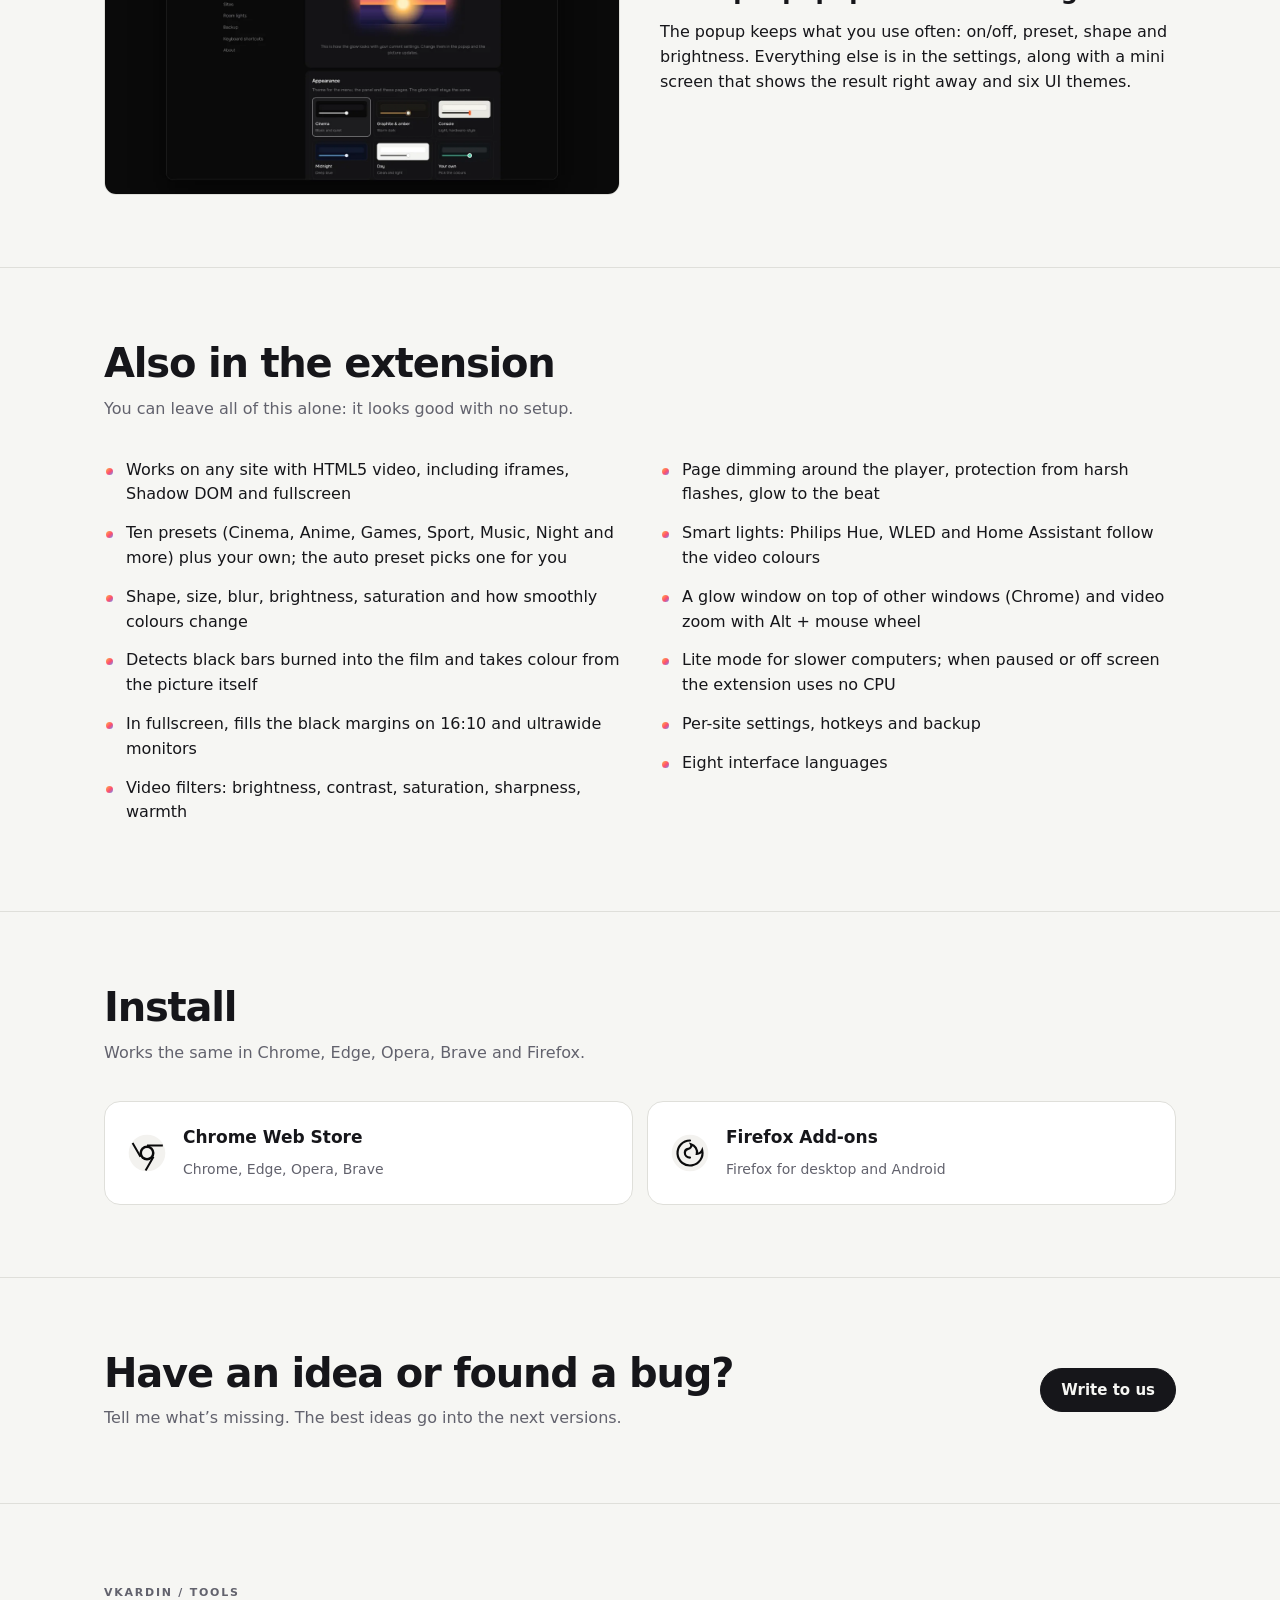
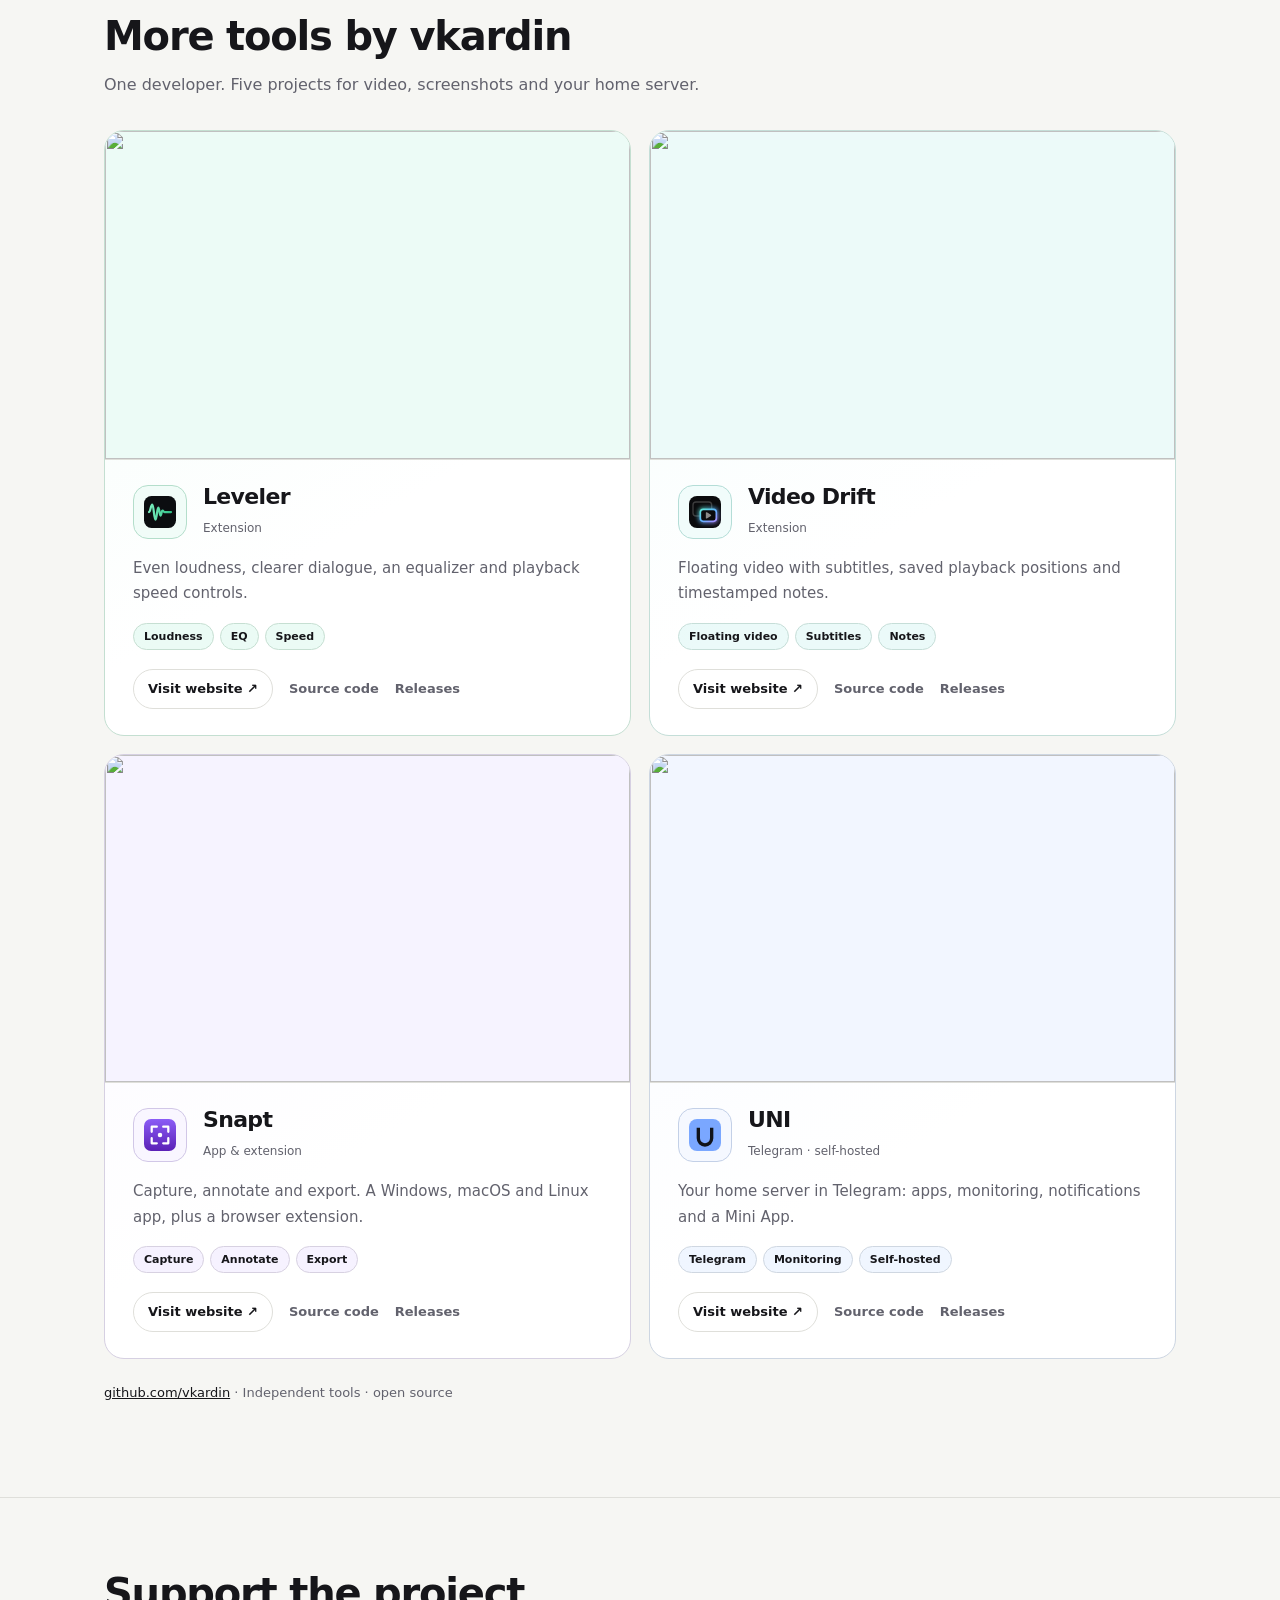
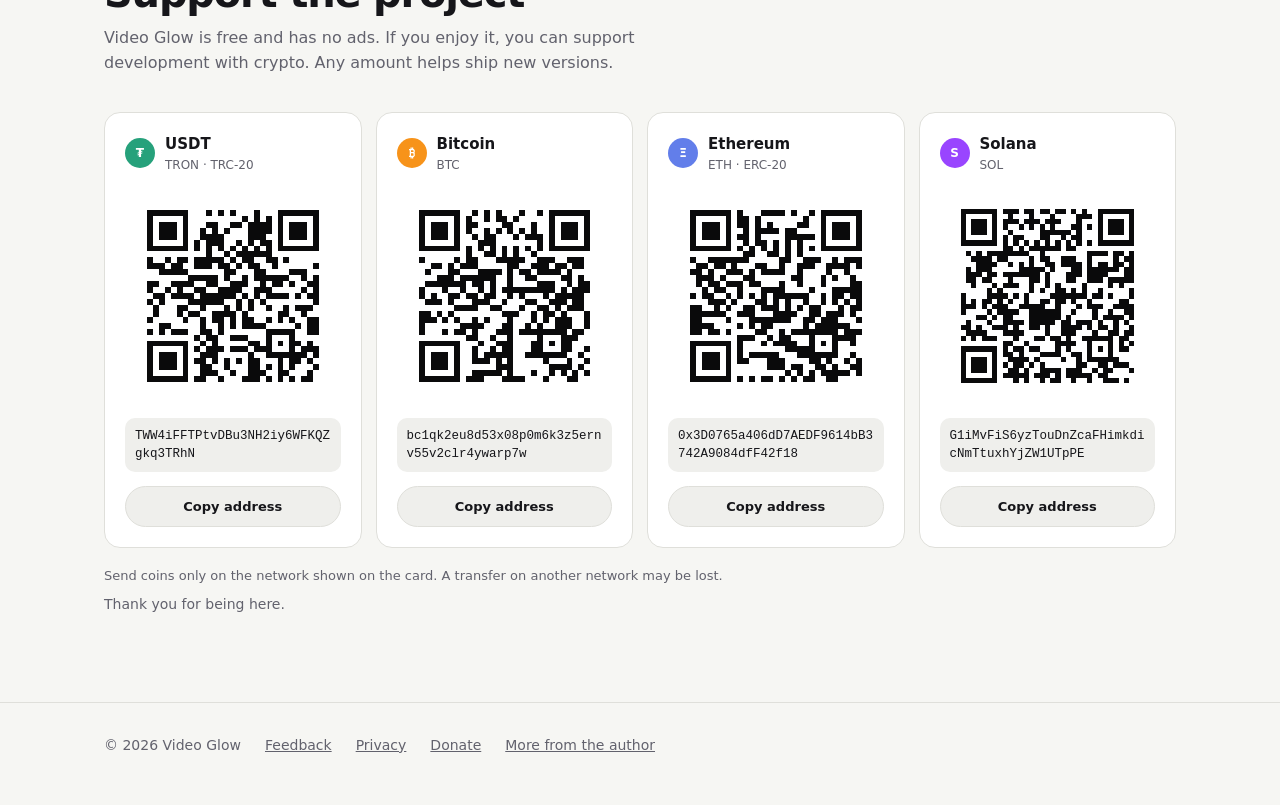
==== commit ae161374: "Restore visual project cards and add shared site preferences" ====
--- a/docs/index.html
+++ b/docs/index.html
@@ -9,10 +9,10 @@
   <meta property="og:image" content="https://vkardin.github.io/video-glow/img/glow-en.webp">
   <link rel="icon" href="img/icon32.png">
   <link rel="stylesheet" href="style.css?v=10">
-<link rel="stylesheet" href="family.css?v=1">
+<script src="family-head.js?v=2"></script><link rel="stylesheet" href="family.css?v=2">
 </head>
 <body data-family="video-glow" style="--family-accent:#d3b3ff">
-<a class="family-skip" href="#family-content" data-family-word="skip">Перейти к содержимому</a><nav class="family-nav" aria-label="vkardin projects"><div class="family-nav-inner"><a class="family-brand" href="https://github.com/vkardin">vkardin / tools</a><div class="family-nav-links"><a href="https://vkardin.github.io/video-glow/" aria-current="page">Video Glow</a><a href="https://vkardin.github.io/leveler/">Leveler</a><a href="https://vkardin.github.io/video-drift/">Video Drift</a><a href="https://vkardin.github.io/snapt/">Snapt</a><a href="https://vkardin.github.io/uni-homebot/">UNI</a></div></div></nav>
+<a class="family-skip" href="#family-content" data-family-word="skip">Перейти к содержимому</a><nav class="family-nav" aria-label="vkardin projects"><div class="family-nav-inner"><a class="family-brand" href="https://vkardin.github.io/video-glow/projects/">vkardin / tools</a><div class="family-nav-links"><a href="https://vkardin.github.io/video-glow/" aria-current="page">Video Glow</a><a href="https://vkardin.github.io/leveler/">Leveler</a><a href="https://vkardin.github.io/video-drift/">Video Drift</a><a href="https://vkardin.github.io/snapt/">Snapt</a><a href="https://vkardin.github.io/uni-homebot/">UNI</a></div></div></nav>
   <header class="top">
     <div class="wrap">
       <a class="brand" href="#"><img src="img/logo.svg" alt="">Video Glow</a>
@@ -144,7 +144,7 @@
       </div>
     </section>
 
-    <section class="family-section" id="more" aria-labelledby="family-title"><div class="family-wrap"><p class="family-kicker">VKARDIN / TOOLS</p><h2 id="family-title" data-family-word="title">Другие инструменты от vkardin</h2><p class="family-intro" data-family-word="sub">Один автор. Пять проектов для видео, скриншотов и домашнего сервера.</p><div class="family-grid"><article class="family-card" style="--project-accent:#63ddb0"><header class="family-card-header"><span class="family-icon"><img src="family-assets/leveler.svg" alt="" width="32" height="32" loading="lazy"></span><div><h3>Leveler</h3><small data-family-type="leveler">Расширение</small></div></header><p data-family-description="leveler">Ровная громкость, разборчивые диалоги, эквалайзер и управление скоростью.</p><div class="family-actions"><a data-family-site="leveler" href="https://vkardin.github.io/leveler/" data-family-word="site">Открыть сайт ↗</a><a href="https://github.com/vkardin/leveler" data-family-word="code">Исходный код</a><a href="https://github.com/vkardin/leveler/releases" data-family-word="download">Релизы</a></div></article><article class="family-card" style="--project-accent:#63d9d0"><header class="family-card-header"><span class="family-icon"><img src="family-assets/video-drift.svg" alt="" width="32" height="32" loading="lazy"></span><div><h3>Video Drift</h3><small data-family-type="video-drift">Расширение</small></div></header><p data-family-description="video-drift">Видео поверх других окон, субтитры, сохранение позиции и заметки к моментам.</p><div class="family-actions"><a data-family-site="video-drift" href="https://vkardin.github.io/video-drift/" data-family-word="site">Открыть сайт ↗</a><a href="https://github.com/vkardin/video-drift" data-family-word="code">Исходный код</a><a href="https://github.com/vkardin/video-drift/releases" data-family-word="download">Релизы</a></div></article><article class="family-card" style="--project-accent:#b79bff"><header class="family-card-header"><span class="family-icon"><img src="family-assets/snapt.svg" alt="" width="32" height="32" loading="lazy"></span><div><h3>Snapt</h3><small data-family-type="snapt">Приложение и расширение</small></div></header><p data-family-description="snapt">Скриншоты, стрелки и подписи. Приложение для Windows, macOS и Linux и расширение браузера.</p><div class="family-actions"><a data-family-site="snapt" href="https://vkardin.github.io/snapt/ru/" data-family-word="site">Открыть сайт ↗</a><a href="https://github.com/vkardin/snapt" data-family-word="code">Исходный код</a><a href="https://github.com/vkardin/snapt/releases" data-family-word="download">Релизы</a></div></article><article class="family-card" style="--project-accent:#8fb5ff"><header class="family-card-header"><span class="family-icon"><img src="family-assets/uni-homebot.svg" alt="" width="32" height="32" loading="lazy"></span><div><h3>UNI</h3><small data-family-type="uni-homebot">Telegram · свой сервер</small></div></header><p data-family-description="uni-homebot">Домашний сервер в Telegram: приложения, мониторинг, уведомления и мини-приложение.</p><div class="family-actions"><a data-family-site="uni-homebot" href="https://vkardin.github.io/uni-homebot/" data-family-word="site">Открыть сайт ↗</a><a href="https://github.com/vkardin/uni-homebot" data-family-word="code">Исходный код</a><a href="https://github.com/vkardin/uni-homebot/releases" data-family-word="download">Релизы</a></div></article></div><p class="family-credit"><a href="https://github.com/vkardin">github.com/vkardin</a> · <span data-family-word="author">Независимые инструменты · открытый код</span></p></div></section>
+    <section class="family-section" id="more" aria-labelledby="family-title"><div class="family-wrap"><p class="family-kicker">VKARDIN / TOOLS</p><h2 id="family-title" data-family-word="title">Другие инструменты от vkardin</h2><p class="family-intro" data-family-word="sub">Один автор. Пять проектов для видео, скриншотов и домашнего сервера.</p><div class="family-grid"><article class="family-card" style="--project-accent:#63ddb0"><a class="family-preview" href="https://vkardin.github.io/leveler/" tabindex="-1" aria-hidden="true"><img src="https://vkardin.github.io/video-glow/img/apps/leveler-ru.webp" alt="" width="960" height="600" loading="lazy"></a><header class="family-card-header"><span class="family-icon"><img src="family-assets/leveler.svg" alt="" width="32" height="32" loading="lazy"></span><div><h3>Leveler</h3><small data-family-type="leveler">Расширение</small></div></header><p data-family-description="leveler">Ровная громкость, разборчивые диалоги, эквалайзер и управление скоростью.</p><ul class="family-chips"><li data-family-chip="leveler:0">Громкость</li><li data-family-chip="leveler:1">Эквалайзер</li><li data-family-chip="leveler:2">Скорость</li></ul><div class="family-actions"><a data-family-site="leveler" href="https://vkardin.github.io/leveler/" data-family-word="site">Открыть сайт ↗</a><a href="https://github.com/vkardin/leveler" data-family-word="code">Исходный код</a><a href="https://github.com/vkardin/leveler/releases" data-family-word="download">Релизы</a></div></article><article class="family-card" style="--project-accent:#63d9d0"><a class="family-preview" href="https://vkardin.github.io/video-drift/" tabindex="-1" aria-hidden="true"><img src="https://vkardin.github.io/video-glow/img/apps/floatr-ru.webp" alt="" width="960" height="600" loading="lazy"></a><header class="family-card-header"><span class="family-icon"><img src="family-assets/video-drift.svg" alt="" width="32" height="32" loading="lazy"></span><div><h3>Video Drift</h3><small data-family-type="video-drift">Расширение</small></div></header><p data-family-description="video-drift">Видео поверх других окон, субтитры, сохранение позиции и заметки к моментам.</p><ul class="family-chips"><li data-family-chip="video-drift:0">Плавающее видео</li><li data-family-chip="video-drift:1">Субтитры</li><li data-family-chip="video-drift:2">Заметки</li></ul><div class="family-actions"><a data-family-site="video-drift" href="https://vkardin.github.io/video-drift/" data-family-word="site">Открыть сайт ↗</a><a href="https://github.com/vkardin/video-drift" data-family-word="code">Исходный код</a><a href="https://github.com/vkardin/video-drift/releases" data-family-word="download">Релизы</a></div></article><article class="family-card" style="--project-accent:#b79bff"><a class="family-preview" href="https://vkardin.github.io/snapt/" tabindex="-1" aria-hidden="true"><img src="https://vkardin.github.io/video-glow/img/apps/snapt.webp" alt="" width="960" height="600" loading="lazy"></a><header class="family-card-header"><span class="family-icon"><img src="family-assets/snapt.svg" alt="" width="32" height="32" loading="lazy"></span><div><h3>Snapt</h3><small data-family-type="snapt">Приложение и расширение</small></div></header><p data-family-description="snapt">Скриншоты, стрелки и подписи. Приложение для Windows, macOS и Linux и расширение браузера.</p><ul class="family-chips"><li data-family-chip="snapt:0">Снимай</li><li data-family-chip="snapt:1">Размечай</li><li data-family-chip="snapt:2">Сохраняй</li></ul><div class="family-actions"><a data-family-site="snapt" href="https://vkardin.github.io/snapt/ru/" data-family-word="site">Открыть сайт ↗</a><a href="https://github.com/vkardin/snapt" data-family-word="code">Исходный код</a><a href="https://github.com/vkardin/snapt/releases" data-family-word="download">Релизы</a></div></article><article class="family-card" style="--project-accent:#8fb5ff"><a class="family-preview" href="https://vkardin.github.io/uni-homebot/" tabindex="-1" aria-hidden="true"><img src="https://vkardin.github.io/video-glow/img/apps/uni.webp" alt="" width="960" height="600" loading="lazy"></a><header class="family-card-header"><span class="family-icon"><img src="family-assets/uni-homebot.svg" alt="" width="32" height="32" loading="lazy"></span><div><h3>UNI</h3><small data-family-type="uni-homebot">Telegram · свой сервер</small></div></header><p data-family-description="uni-homebot">Домашний сервер в Telegram: приложения, мониторинг, уведомления и мини-приложение.</p><ul class="family-chips"><li data-family-chip="uni-homebot:0">Telegram</li><li data-family-chip="uni-homebot:1">Мониторинг</li><li data-family-chip="uni-homebot:2">Свой сервер</li></ul><div class="family-actions"><a data-family-site="uni-homebot" href="https://vkardin.github.io/uni-homebot/" data-family-word="site">Открыть сайт ↗</a><a href="https://github.com/vkardin/uni-homebot" data-family-word="code">Исходный код</a><a href="https://github.com/vkardin/uni-homebot/releases" data-family-word="download">Релизы</a></div></article></div><p class="family-credit"><a href="https://github.com/vkardin">github.com/vkardin</a> · <span data-family-word="author">Независимые инструменты · открытый код</span></p></div></section>
 
     <section class="block donate" id="donate">
       <div class="wrap">
@@ -178,6 +178,6 @@
 
   <script src="app.js?v=11"></script>
   <script src="demo.js?v=1"></script>
-<script src="family.js?v=1"></script>
+<script src="family.js?v=2"></script>
 </body>
 </html>
--- a/docs/family.css
+++ b/docs/family.css
@@ -42,3 +42,46 @@
 .family-credit a{color:var(--family-text)}
 @media(max-width:760px){.family-nav-inner{align-items:flex-start;gap:12px}.family-nav-links{gap:8px 14px;justify-content:flex-end}.family-grid{grid-template-columns:1fr}.family-section{padding-block:48px!important}.family-card{padding:22px}body[data-family] .hero{padding-block:48px 32px}body[data-family] .wrap{padding-inline:18px}.family-section .family-wrap{padding-inline:18px}}
 @media(prefers-reduced-motion:reduce){html{scroll-behavior:auto!important}.family-card,body[data-family] .btn{transition:none}.family-card:hover{transform:none}}
+
+/* Preview-led project cards. */
+.family-card{position:relative;overflow:hidden;gap:16px;padding:0 28px 26px;border-color:color-mix(in srgb,var(--project-accent) 22%,var(--family-line));background:linear-gradient(150deg,color-mix(in srgb,var(--project-accent) 7%,var(--family-card)),var(--family-card) 60%)}
+.family-preview{display:block;margin:0 -28px 8px;overflow:hidden;aspect-ratio:16/10;background:color-mix(in srgb,var(--project-accent) 12%,var(--family-card));border-bottom:1px solid var(--family-line)}
+.family-preview img{display:block;width:100%;height:100%;object-fit:cover;transition:transform .35s}
+.family-card:hover .family-preview img{transform:scale(1.025)}
+.family-card .family-chips{list-style:none;display:flex;flex-wrap:wrap;gap:6px;margin:0;padding:0}
+.family-chips li{font-size:11px;font-weight:600;padding:4px 10px;border-radius:999px;color:var(--family-text);background:color-mix(in srgb,var(--project-accent) 13%,transparent);border:1px solid color-mix(in srgb,var(--project-accent) 20%,var(--family-line))}
+@media(max-width:760px){.family-card{padding:0 22px 22px}.family-preview{margin-inline:-22px}}
+@media(prefers-reduced-motion:reduce){.family-preview img{transition:none}.family-card:hover .family-preview img{transform:none}}
+
+/* Shared site controls and component tokens. */
+:root[data-theme=light]{--family-bg:#f6f6f3;--family-card:#fff;--family-line:#dfdfda;--family-text:#16161a;--family-muted:#62626d;--family-field:#efefec;color-scheme:light}
+:root[data-theme=dark]{--family-bg:#0a0a0b;--family-card:#131315;--family-line:#27272c;--family-text:#f3f2ef;--family-muted:#a2a1aa;--family-field:#1c1c20;color-scheme:dark}
+@media(prefers-color-scheme:light){:root:not([data-theme=dark]){color-scheme:light}}
+@media(prefers-color-scheme:dark){:root:not([data-theme=light]){color-scheme:dark}}
+body[data-family]{--bg-soft:var(--family-field);--on-accent:var(--family-bg);--accent:var(--family-text);--brand:var(--family-text);--brand-strong:var(--family-text);--warn:var(--family-muted);--topbar:var(--family-bg);--hover-line:var(--family-muted);--font:Inter,system-ui,-apple-system,'Segoe UI',sans-serif}
+body[data-family] .top .wrap{height:60px;gap:16px}
+body[data-family] .top .brand{font-size:16px;font-weight:650;letter-spacing:-.01em;color:var(--family-text)}
+body[data-family] .top .brand img{width:28px;height:28px}
+body[data-family] .top nav,body[data-family] .top .nav{gap:20px;font-size:14px}
+body[data-family] .top nav a,body[data-family] .top .nav a{font-size:14px;font-weight:400;color:var(--family-muted)}
+body[data-family] .top nav a:hover{color:var(--family-text)}
+body[data-family] .langs,body[data-family] .top nav .langs{display:flex;gap:2px;border:0;border-radius:999px;background:var(--family-field);padding:3px}
+body[data-family] .langs button,body[data-family] .langs a{font:600 12px var(--font);padding:5px 10px;border-radius:999px;color:var(--family-muted);border:0;text-decoration:none}
+body[data-family] .langs button[aria-pressed=true],body[data-family] .top nav .langs a[aria-current]{background:var(--family-text);color:var(--family-bg)}
+body[data-family] .btn{font:600 15px var(--font);padding:12px 20px;border:1px solid var(--family-line);border-radius:999px;background:var(--family-card);color:var(--family-text);box-shadow:none}
+body[data-family] .btn.primary,body[data-family] .btn-primary{background:var(--family-text);border-color:var(--family-text);color:var(--family-bg)}
+body[data-family] .btn.primary:hover,body[data-family] .btn-primary:hover{background:var(--family-text);filter:brightness(.9)}
+body[data-family] .copy{background:var(--family-field);color:var(--family-text);border:1px solid var(--family-line);border-radius:999px;font:600 13px var(--font)}
+body[data-family] .tile,body[data-family] .card,body[data-family] .os,body[data-family] details{border-radius:16px}
+.family-settings-button{flex:none;margin-left:4px;min-width:30px;height:30px;border:1px solid var(--family-line);border-radius:50%;background:transparent;color:var(--family-text);font-size:17px;cursor:pointer}
+.family-settings-dialog{width:min(420px,calc(100% - 32px));border:1px solid var(--family-line);border-radius:20px;padding:26px;background:var(--family-card);color:var(--family-text);font:15px/1.5 Inter,system-ui,sans-serif;box-shadow:0 30px 100px #0006}
+.family-settings-dialog::backdrop{background:#0008;backdrop-filter:blur(6px)}
+.family-settings-heading{display:flex;align-items:center;justify-content:space-between;gap:16px;margin-bottom:20px}
+body[data-family] .family-settings-heading h2{font-size:22px;margin:0}
+.family-close{border:0;background:transparent;color:var(--family-muted);font-size:26px;cursor:pointer}
+.family-settings-dialog label{display:flex;align-items:center;justify-content:space-between;gap:16px;margin-top:16px}
+.family-settings-dialog select{font:inherit;max-width:180px;background:var(--family-field);border:1px solid var(--family-line);border-radius:9px;color:var(--family-text);padding:8px}
+.family-settings-dialog p{font-size:13px;color:var(--family-muted);margin:24px 0 0}
+html[data-motion=reduce]{scroll-behavior:auto!important}
+html[data-motion=reduce] *,html[data-motion=reduce] *::before,html[data-motion=reduce] *::after{animation:none!important;transition:none!important;scroll-behavior:auto!important}
+@media(max-width:760px){.family-nav-inner{gap:8px;padding-inline:18px}.family-nav-links{gap:6px 10px}.family-settings-button{margin-left:0}}
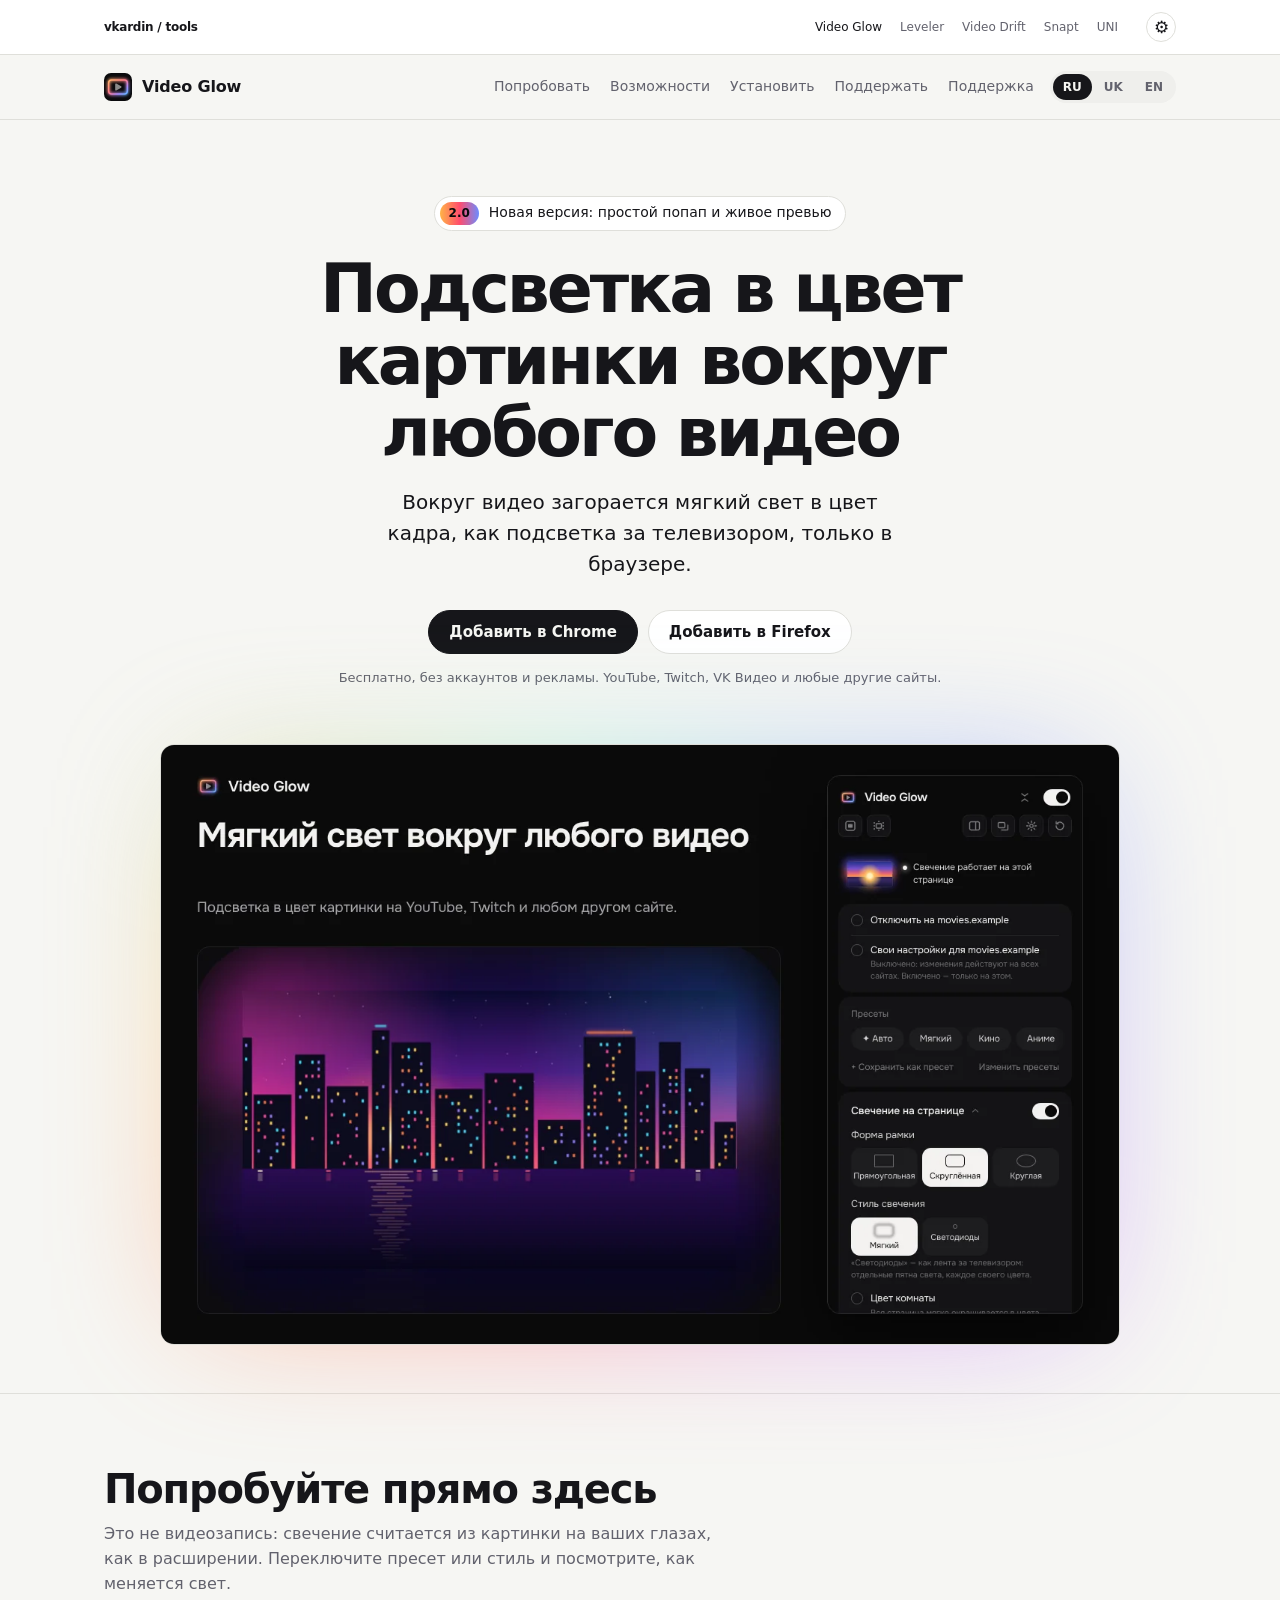
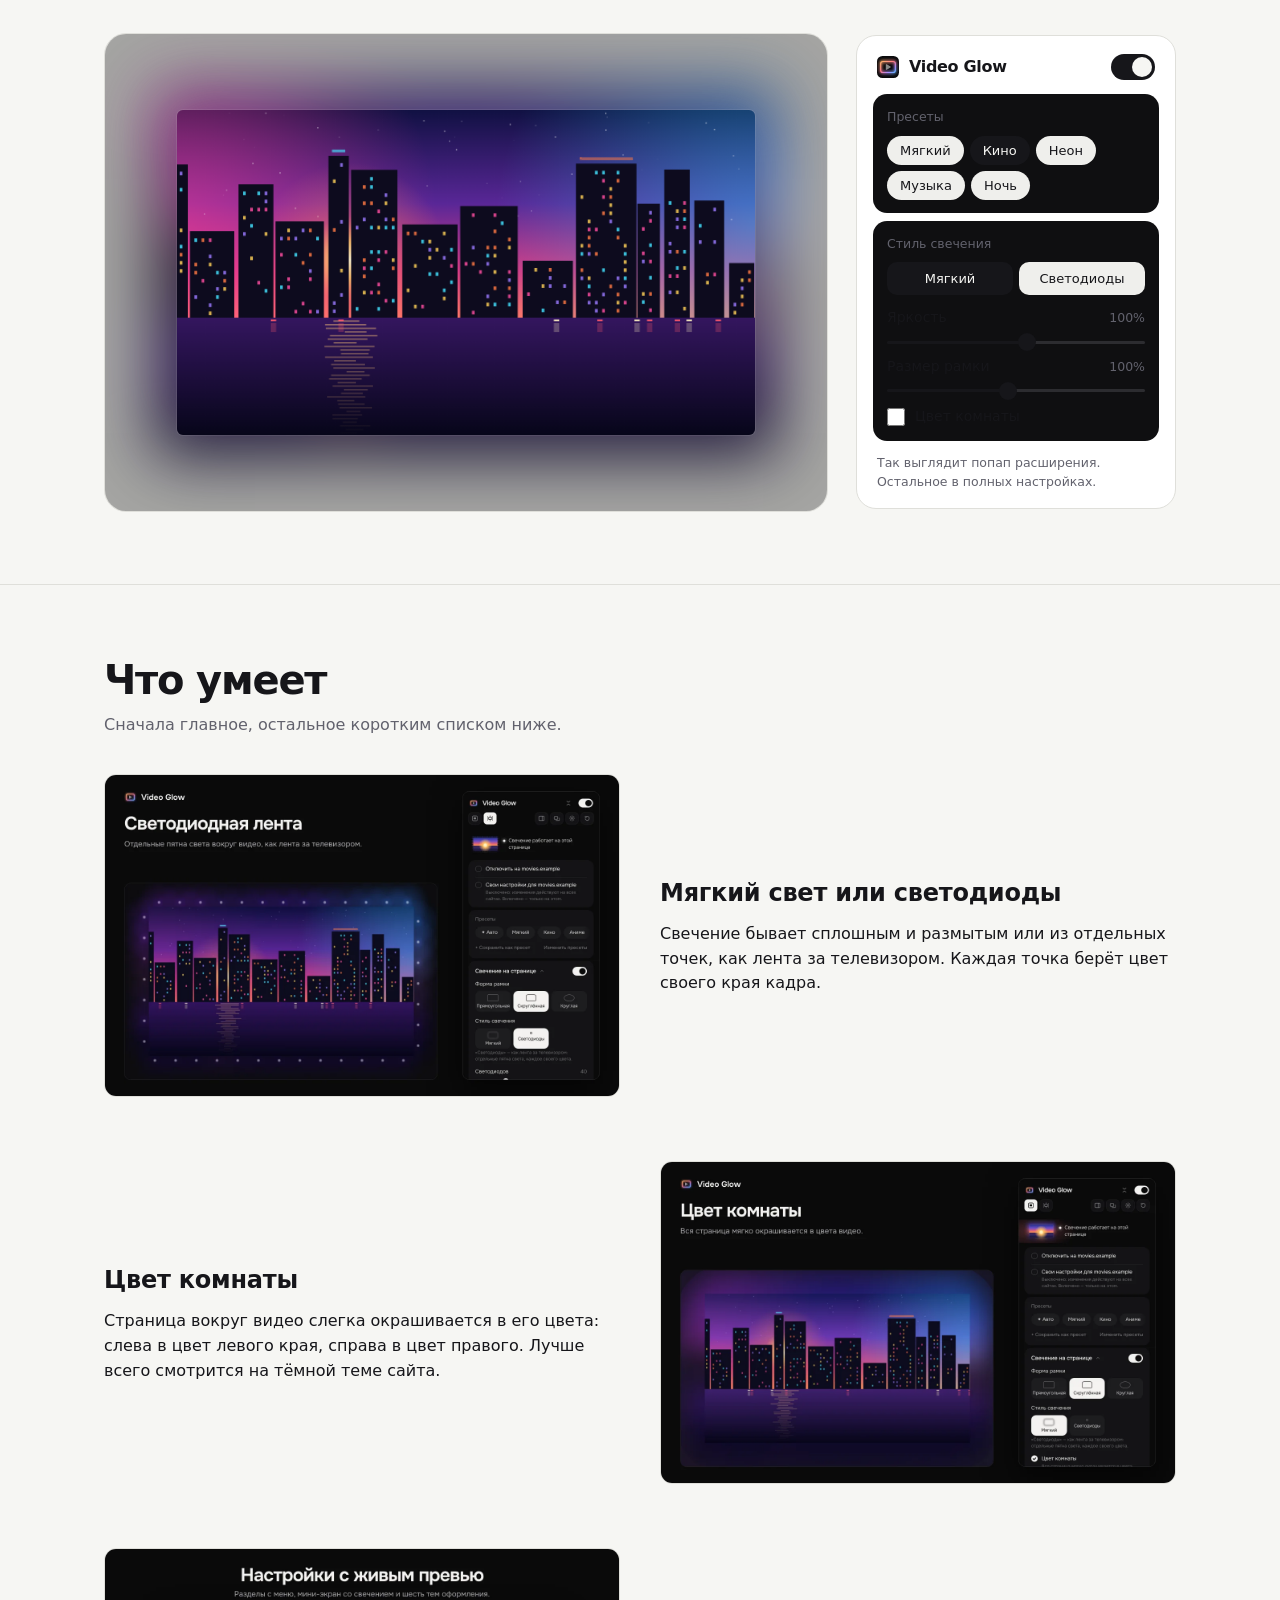
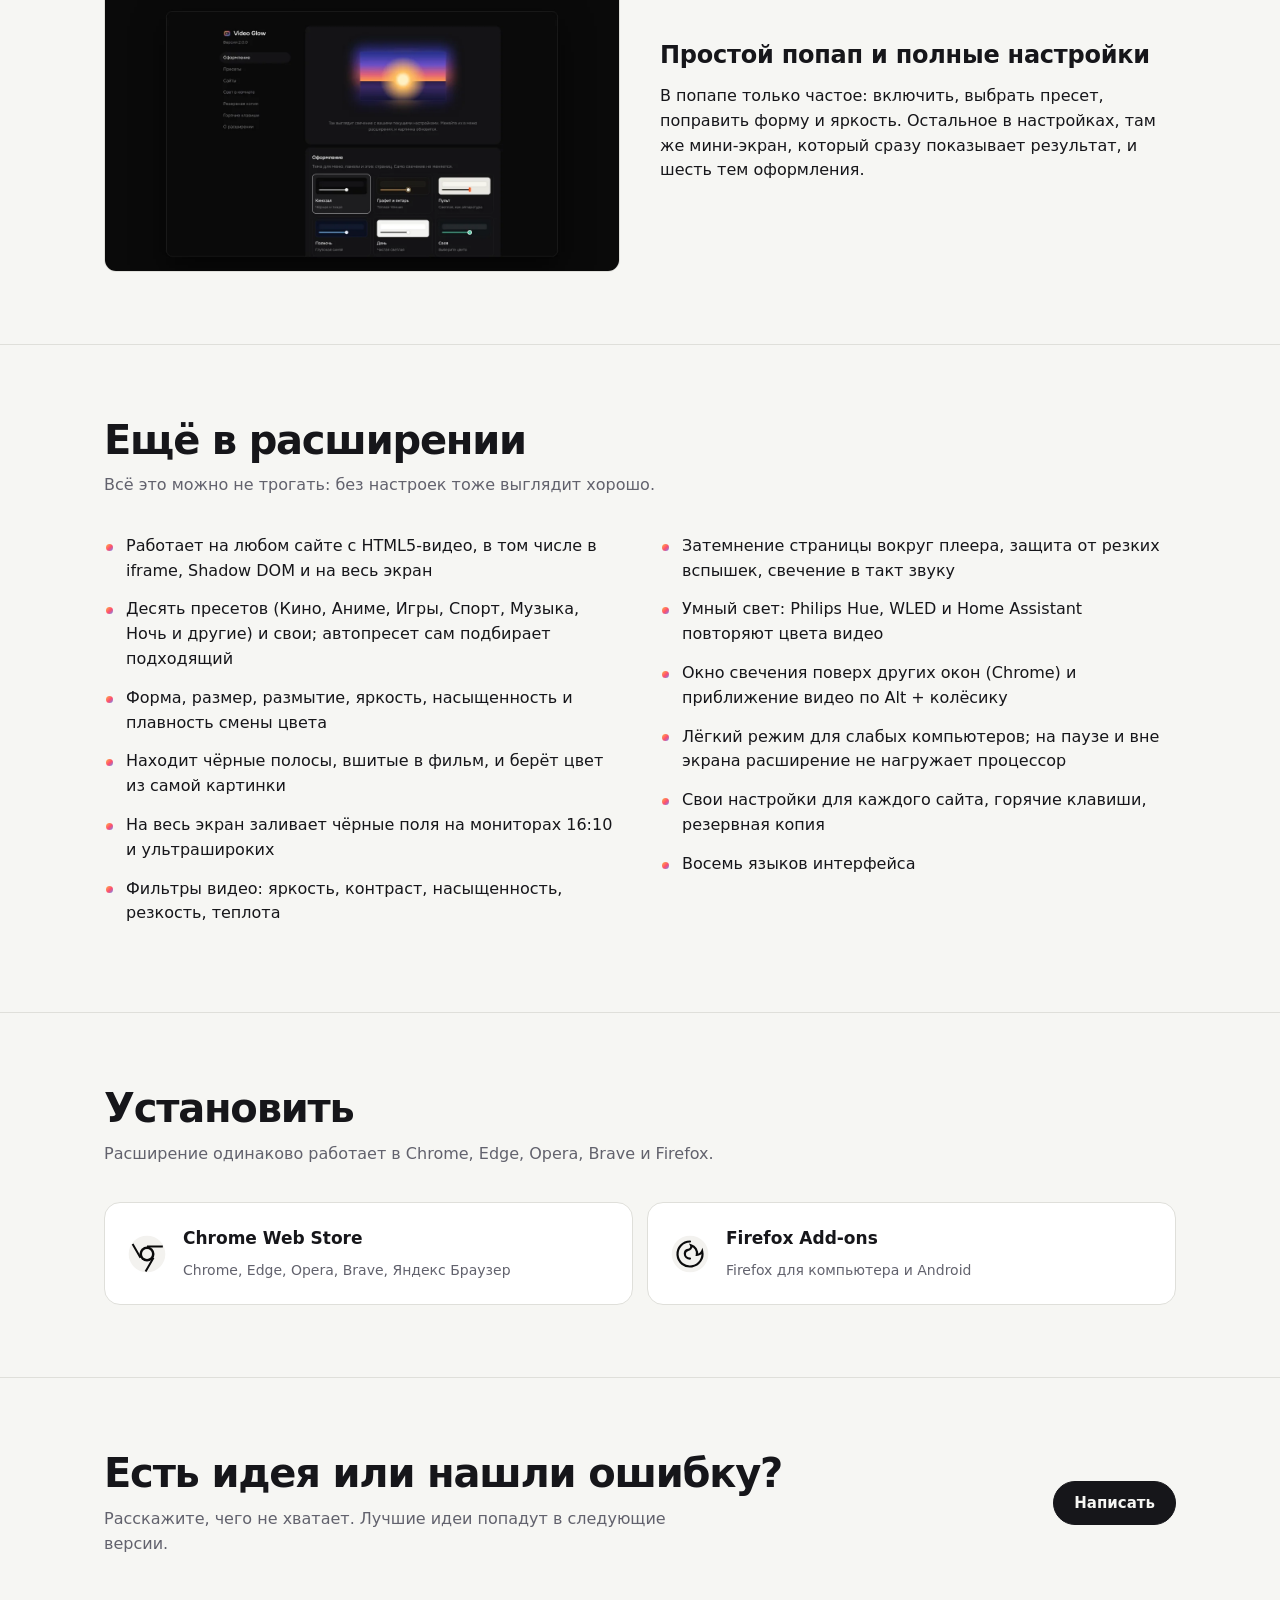
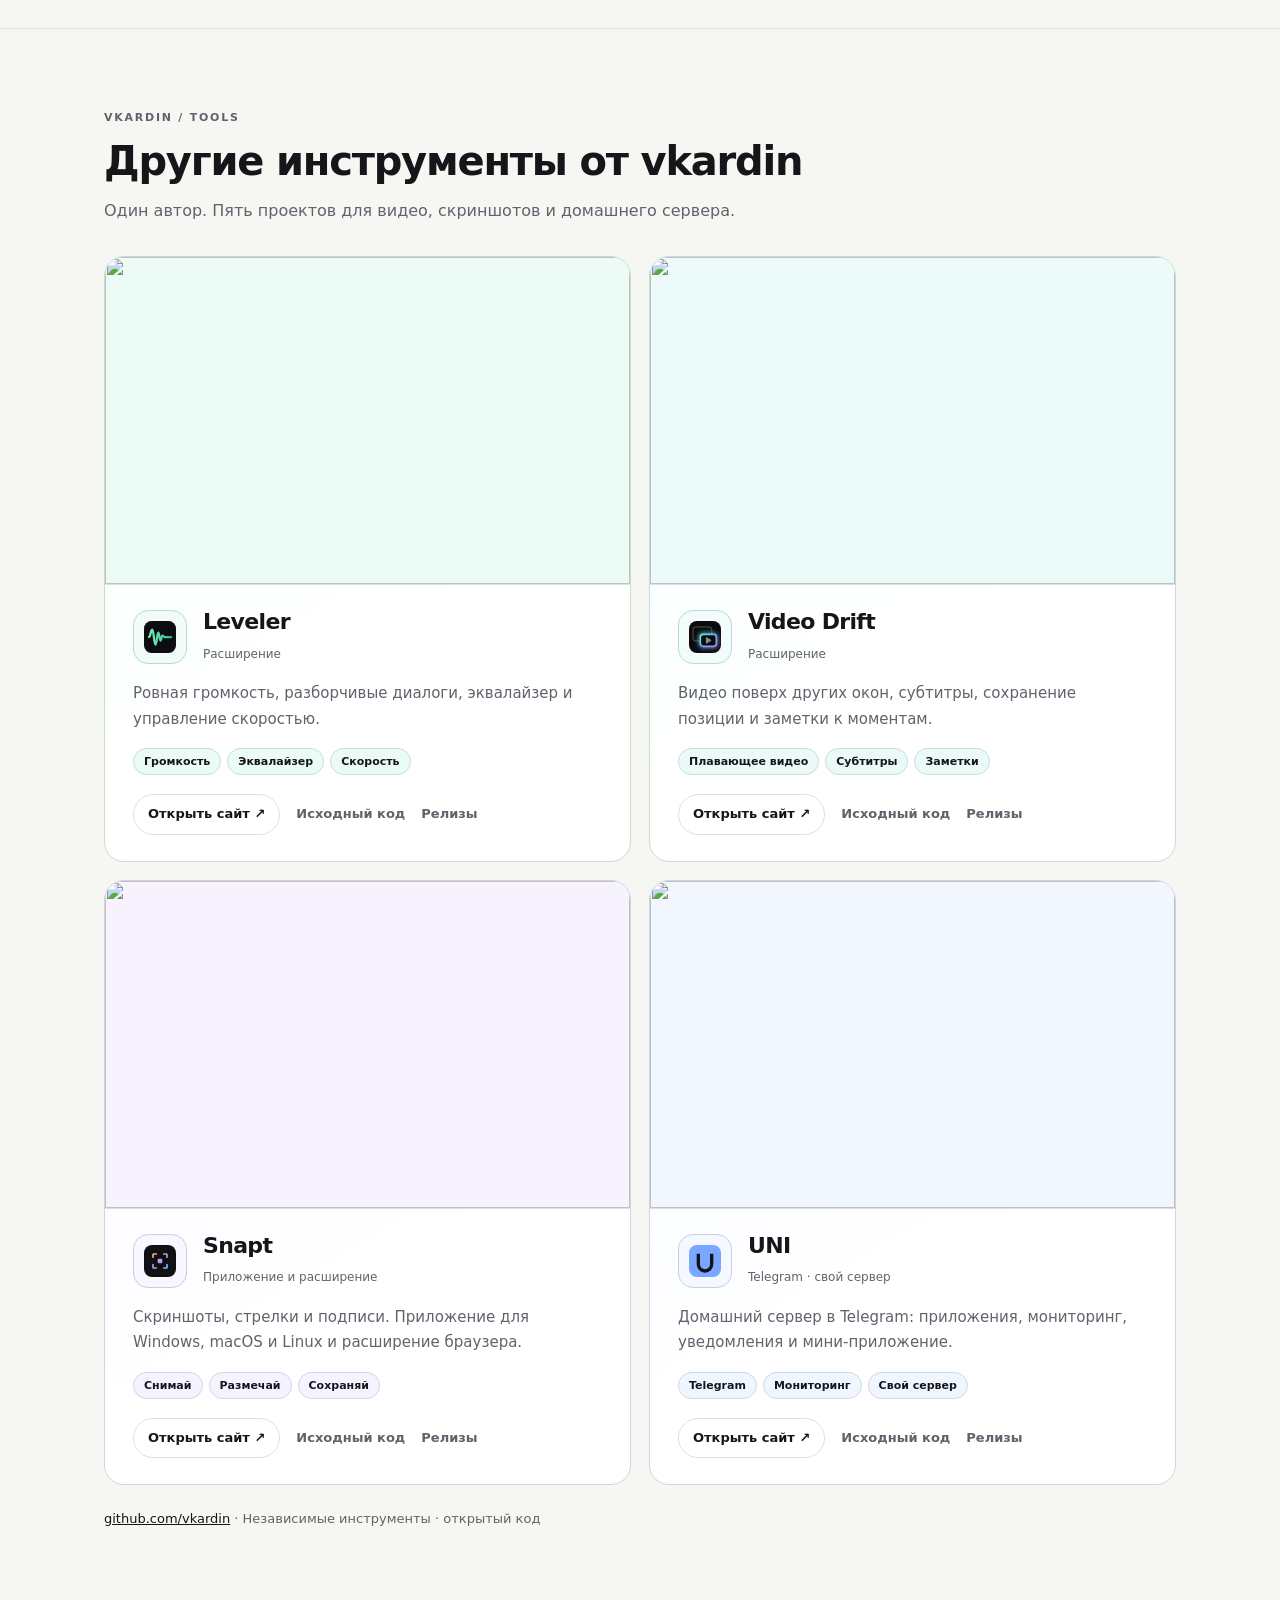
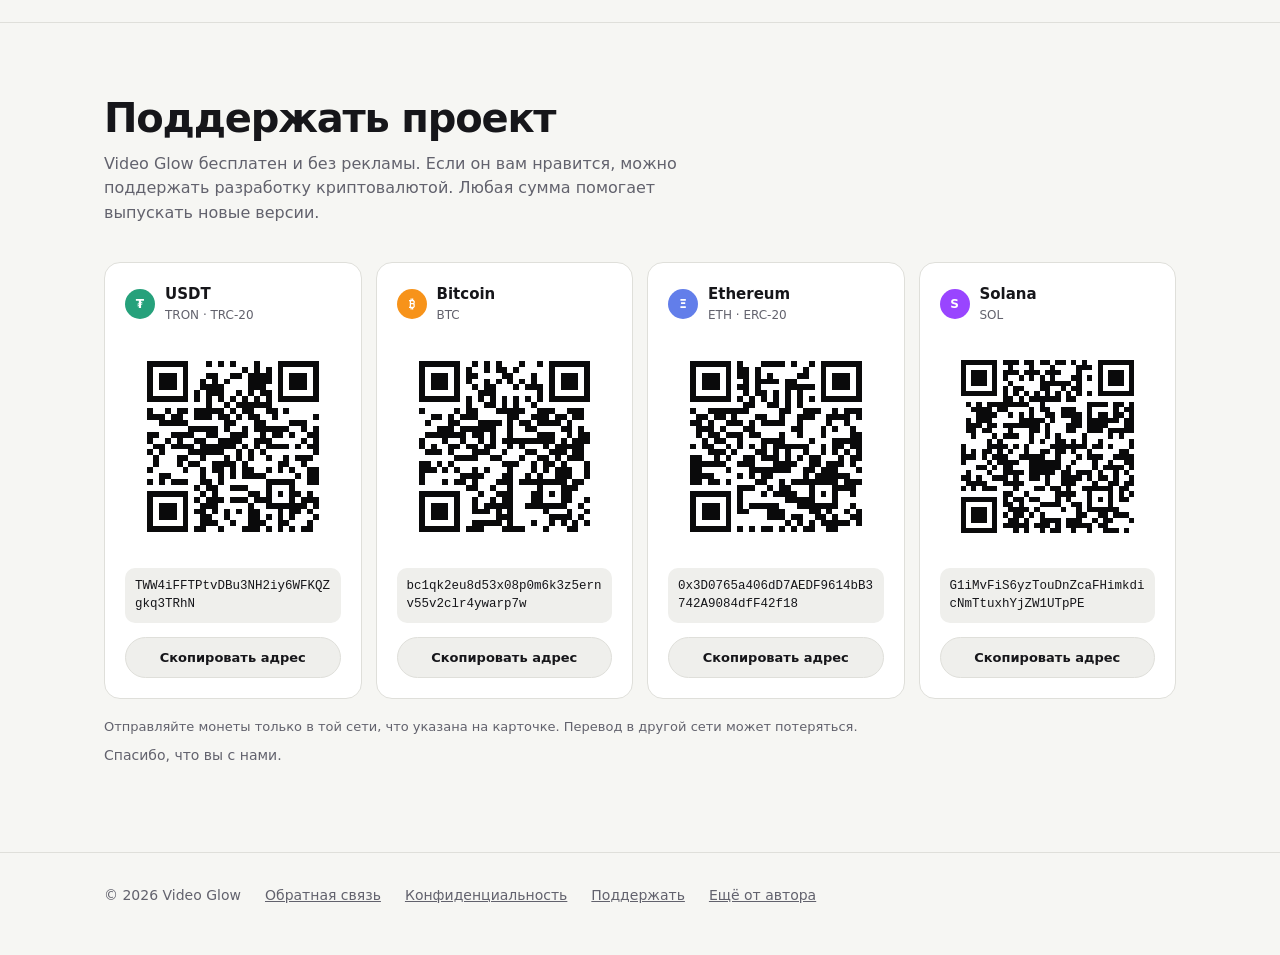
==== commit 08602f8d: "Unify site languages, navigation and interactive previews" ====
--- a/docs/index.html
+++ b/docs/index.html
@@ -1,5 +1,5 @@
 <!doctype html>
-<html lang="ru">
+<html data-site-project="video-glow" lang="ru">
 <head>
   <meta charset="utf-8">
   <meta name="viewport" content="width=device-width, initial-scale=1">
@@ -9,27 +9,11 @@
   <meta property="og:image" content="https://vkardin.github.io/video-glow/img/glow-en.webp">
   <link rel="icon" href="img/icon32.png">
   <link rel="stylesheet" href="style.css?v=10">
-<script src="family-head.js?v=2"></script><link rel="stylesheet" href="family.css?v=2">
+<script src="family-head.js?v=3"></script><link rel="stylesheet" href="family.css?v=3">
 </head>
 <body data-family="video-glow" style="--family-accent:#d3b3ff">
 <a class="family-skip" href="#family-content" data-family-word="skip">Перейти к содержимому</a><nav class="family-nav" aria-label="vkardin projects"><div class="family-nav-inner"><a class="family-brand" href="https://vkardin.github.io/video-glow/projects/">vkardin / tools</a><div class="family-nav-links"><a href="https://vkardin.github.io/video-glow/" aria-current="page">Video Glow</a><a href="https://vkardin.github.io/leveler/">Leveler</a><a href="https://vkardin.github.io/video-drift/">Video Drift</a><a href="https://vkardin.github.io/snapt/">Snapt</a><a href="https://vkardin.github.io/uni-homebot/">UNI</a></div></div></nav>
-  <header class="top">
-    <div class="wrap">
-      <a class="brand" href="#"><img src="img/logo.svg" alt="">Video Glow</a>
-      <nav class="nav">
-        <a href="#demo" data-i18n="nav_demo"></a>
-        <a href="#features" data-i18n="nav_features"></a>
-        <a href="#install" data-i18n="nav_install"></a>
-        <a href="#donate" data-i18n="nav_donate"></a>
-        <a href="support.html" data-i18n="nav_support"></a>
-      </nav>
-      <div class="langs" role="group" aria-label="Language">
-        <button type="button" data-lang="ru">RU</button>
-        <button type="button" data-lang="uk">UK</button>
-        <button type="button" data-lang="en">EN</button>
-      </div>
-    </div>
-  </header>
+  <header class="top"><div class="wrap"><a class="brand" href="#"><img src="img/logo.svg" alt="" width="28" height="28">Video Glow</a><nav class="nav" aria-label="Video Glow"><a class="opt" href="#demo" data-family-label="try">Попробовать</a><a class="opt" href="#features" data-family-label="features">Возможности</a><a href="#install" data-family-label="install">Установить</a><a class="opt" href="#donate" data-family-label="donate">Поддержать</a><a class="opt" href="support.html" data-family-label="support">Поддержка</a></nav><div class="langs" aria-label="Language"><button type="button" data-lang="ru" aria-pressed="true">RU</button><button type="button" data-lang="uk" aria-pressed="false">UK</button><button type="button" data-lang="en" aria-pressed="false">EN</button></div></div></header>
 
   <main id="family-content" tabindex="-1">
     <section class="hero">
@@ -178,6 +162,6 @@
 
   <script src="app.js?v=11"></script>
   <script src="demo.js?v=1"></script>
-<script src="family.js?v=2"></script>
+<script src="family.js?v=3"></script>
 </body>
 </html>
--- a/docs/family.css
+++ b/docs/family.css
@@ -85,3 +85,17 @@
 html[data-motion=reduce]{scroll-behavior:auto!important}
 html[data-motion=reduce] *,html[data-motion=reduce] *::before,html[data-motion=reduce] *::after{animation:none!important;transition:none!important;scroll-behavior:auto!important}
 @media(max-width:760px){.family-nav-inner{gap:8px;padding-inline:18px}.family-nav-links{gap:6px 10px}.family-settings-button{margin-left:0}}
+
+/* One product header on every website. */
+body[data-family] .top .wrap{display:flex;align-items:center;gap:16px;height:64px;max-width:1120px;padding-inline:24px}
+body[data-family] .top .nav{display:flex;align-items:center;gap:20px;margin-left:auto;font-size:14px}
+body[data-family] .top .nav a{color:var(--family-muted);text-decoration:none;white-space:nowrap}
+body[data-family] .top .brand{display:flex;align-items:center;gap:10px;white-space:nowrap;color:var(--family-text);font-size:16px;font-weight:650}
+body[data-family] .top .brand img{display:block;width:28px;height:28px}
+body[data-family] .top .langs{margin-left:0;flex:none}
+body[data-family] .top .langs a,body[data-family] .top .langs button{font:600 12px/1.4 var(--font);padding:5px 10px;border:0;border-radius:999px;text-decoration:none;cursor:pointer;background:none;color:var(--family-muted)}
+body[data-family] .top .langs a[aria-current],body[data-family] .top .langs button[aria-pressed=true]{background:var(--family-text);color:var(--family-bg)}
+@media(max-width:760px){body[data-family] .top .wrap{height:60px;padding-inline:18px;gap:12px}body[data-family] .top .nav{gap:12px}body[data-family] .top .nav .opt{display:none}}
+@media(max-width:430px){body[data-family] .top .nav{display:none}body[data-family] .top .langs{margin-left:auto}body[data-family] .top .brand{font-size:15px}}
+:root[data-theme=light] body[data-family=video-drift] .hero h1 em{background-image:linear-gradient(90deg,#087d70,#2464b8,#7043bb)}
+@media(prefers-color-scheme:light){:root:not([data-theme=dark]) body[data-family=video-drift] .hero h1 em{background-image:linear-gradient(90deg,#087d70,#2464b8,#7043bb)}}
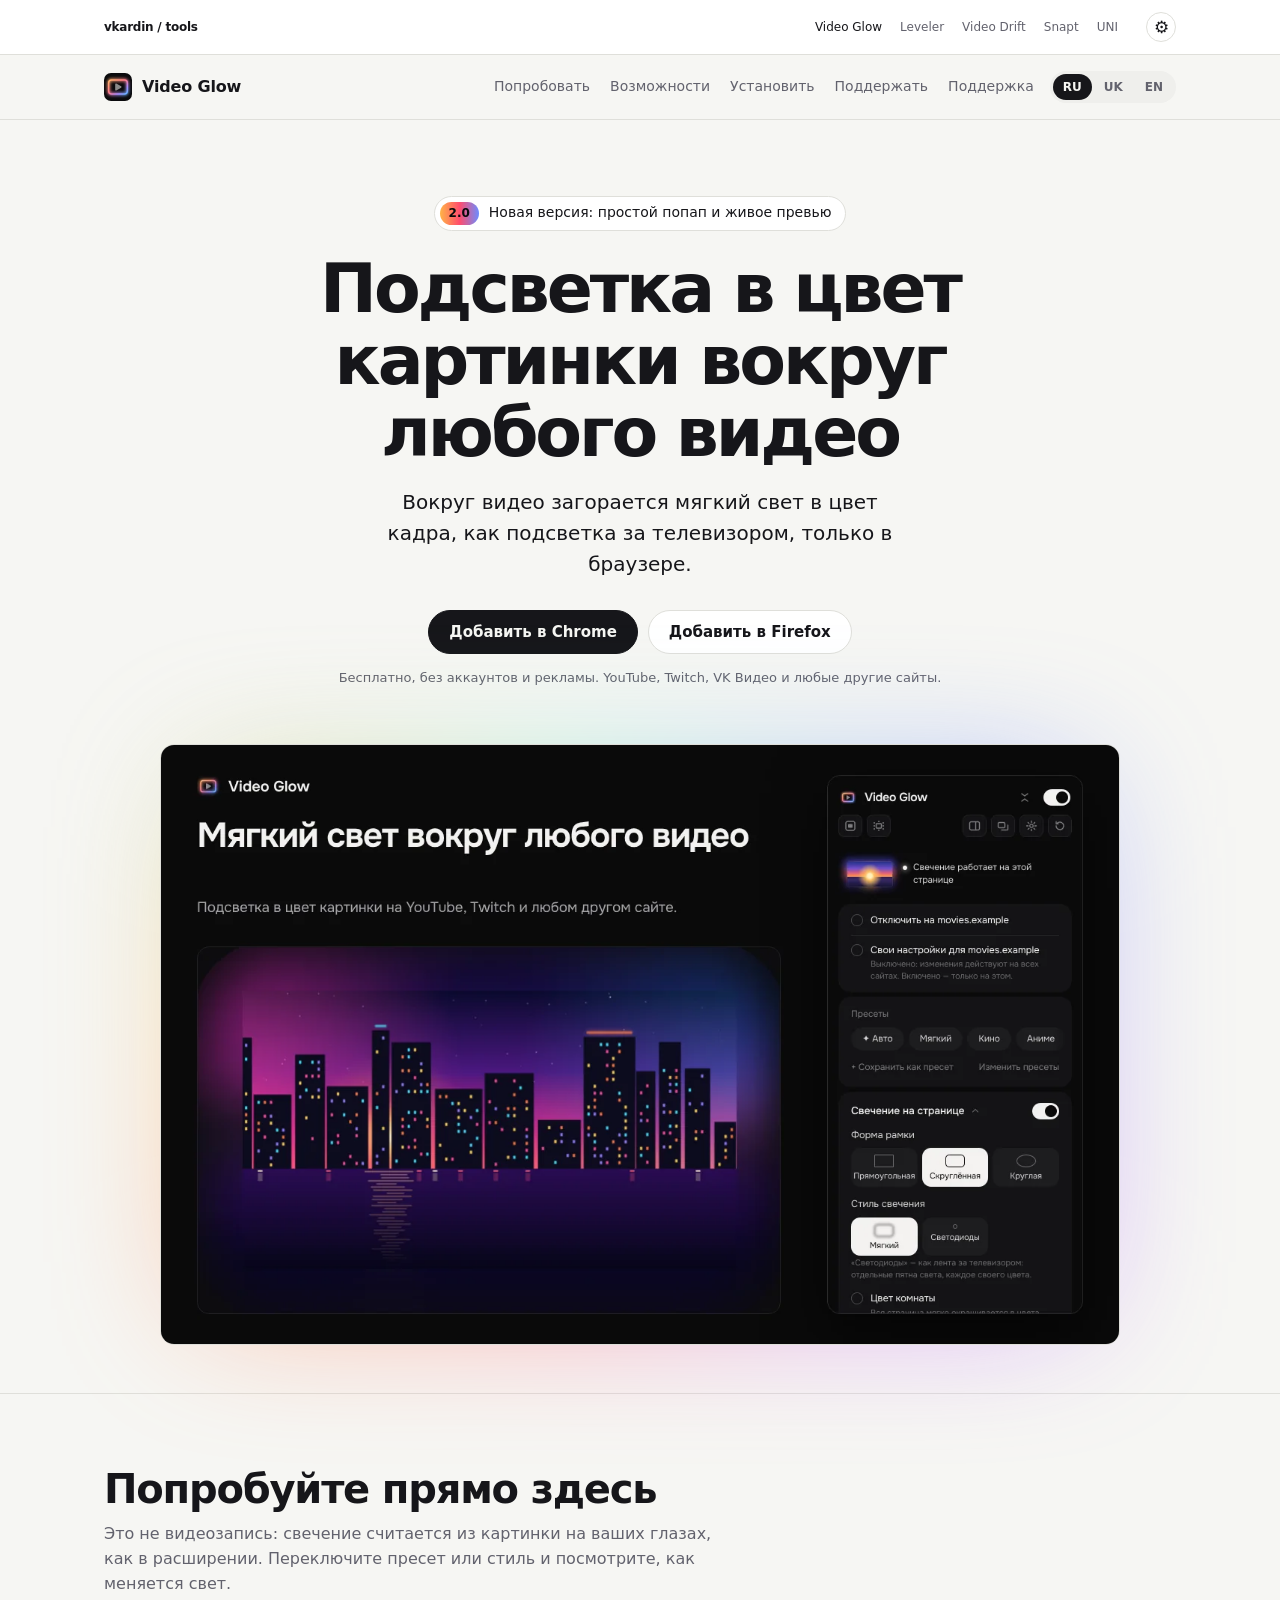
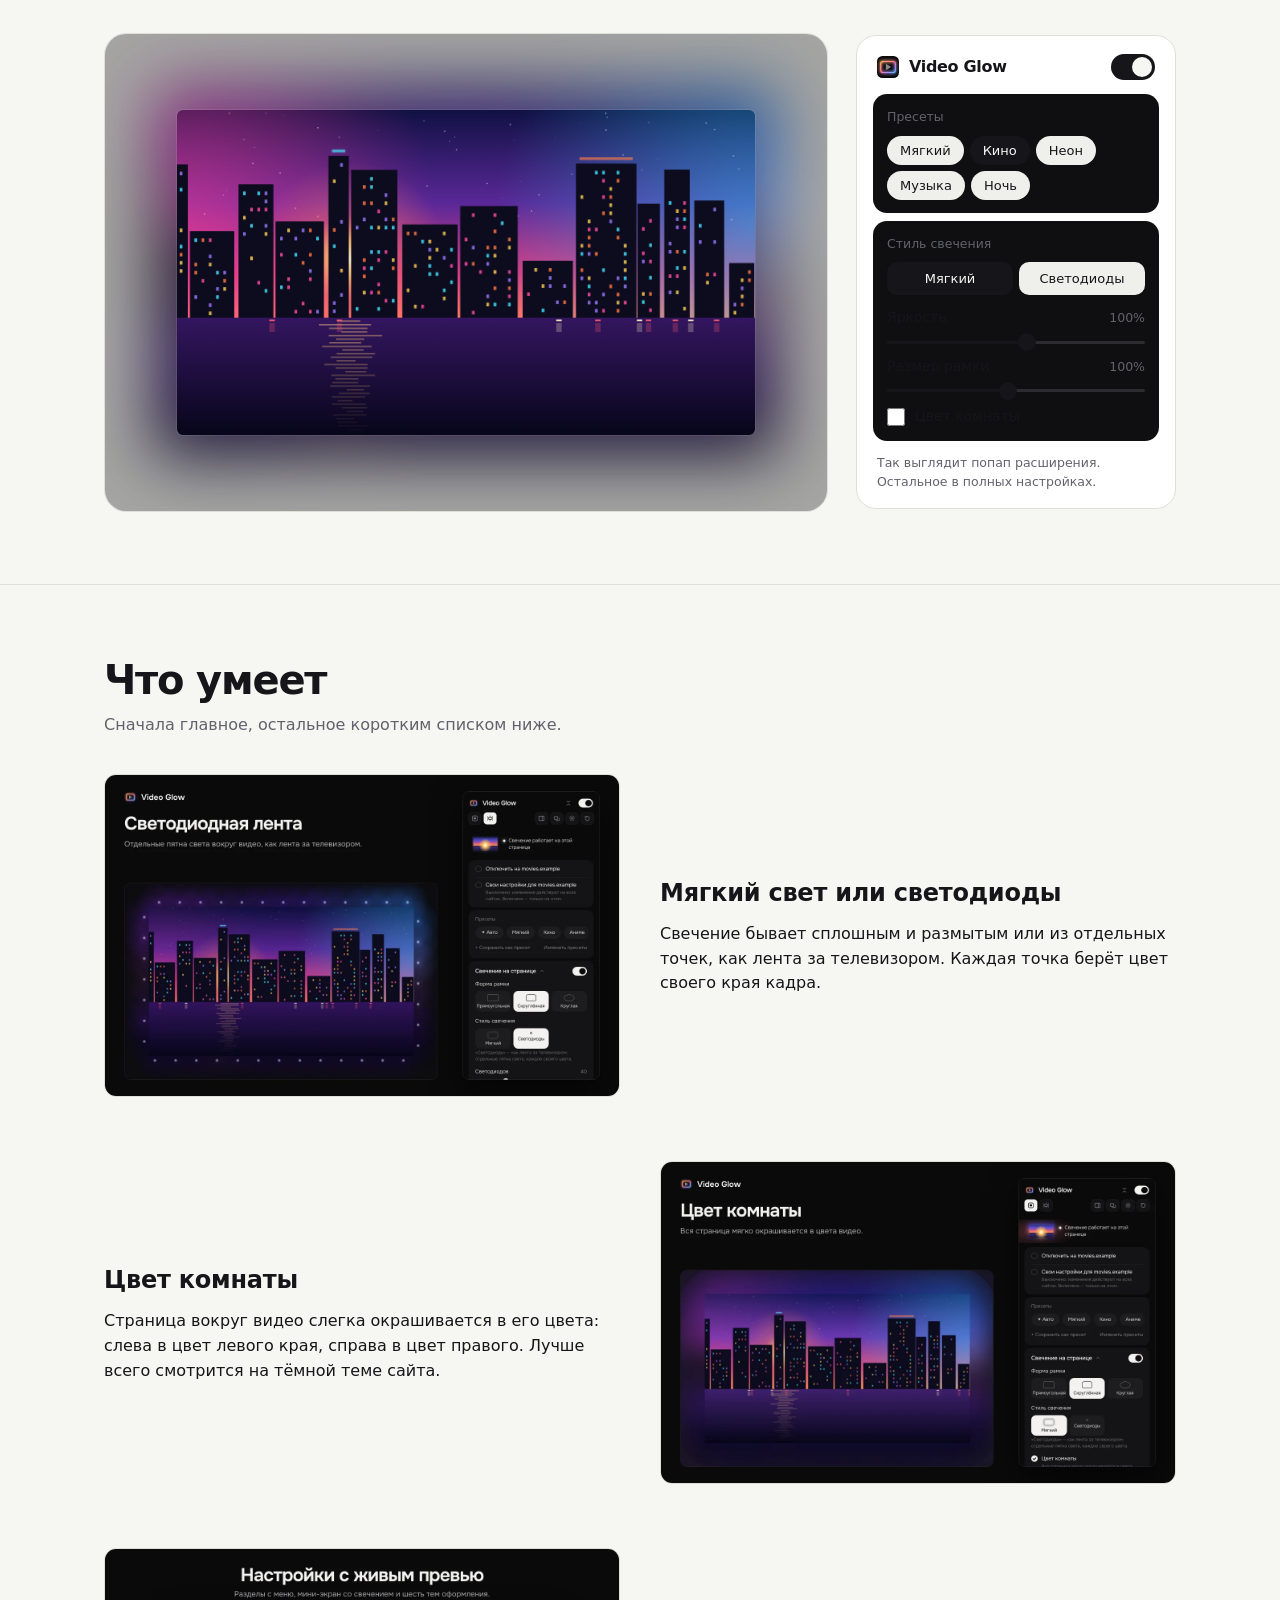
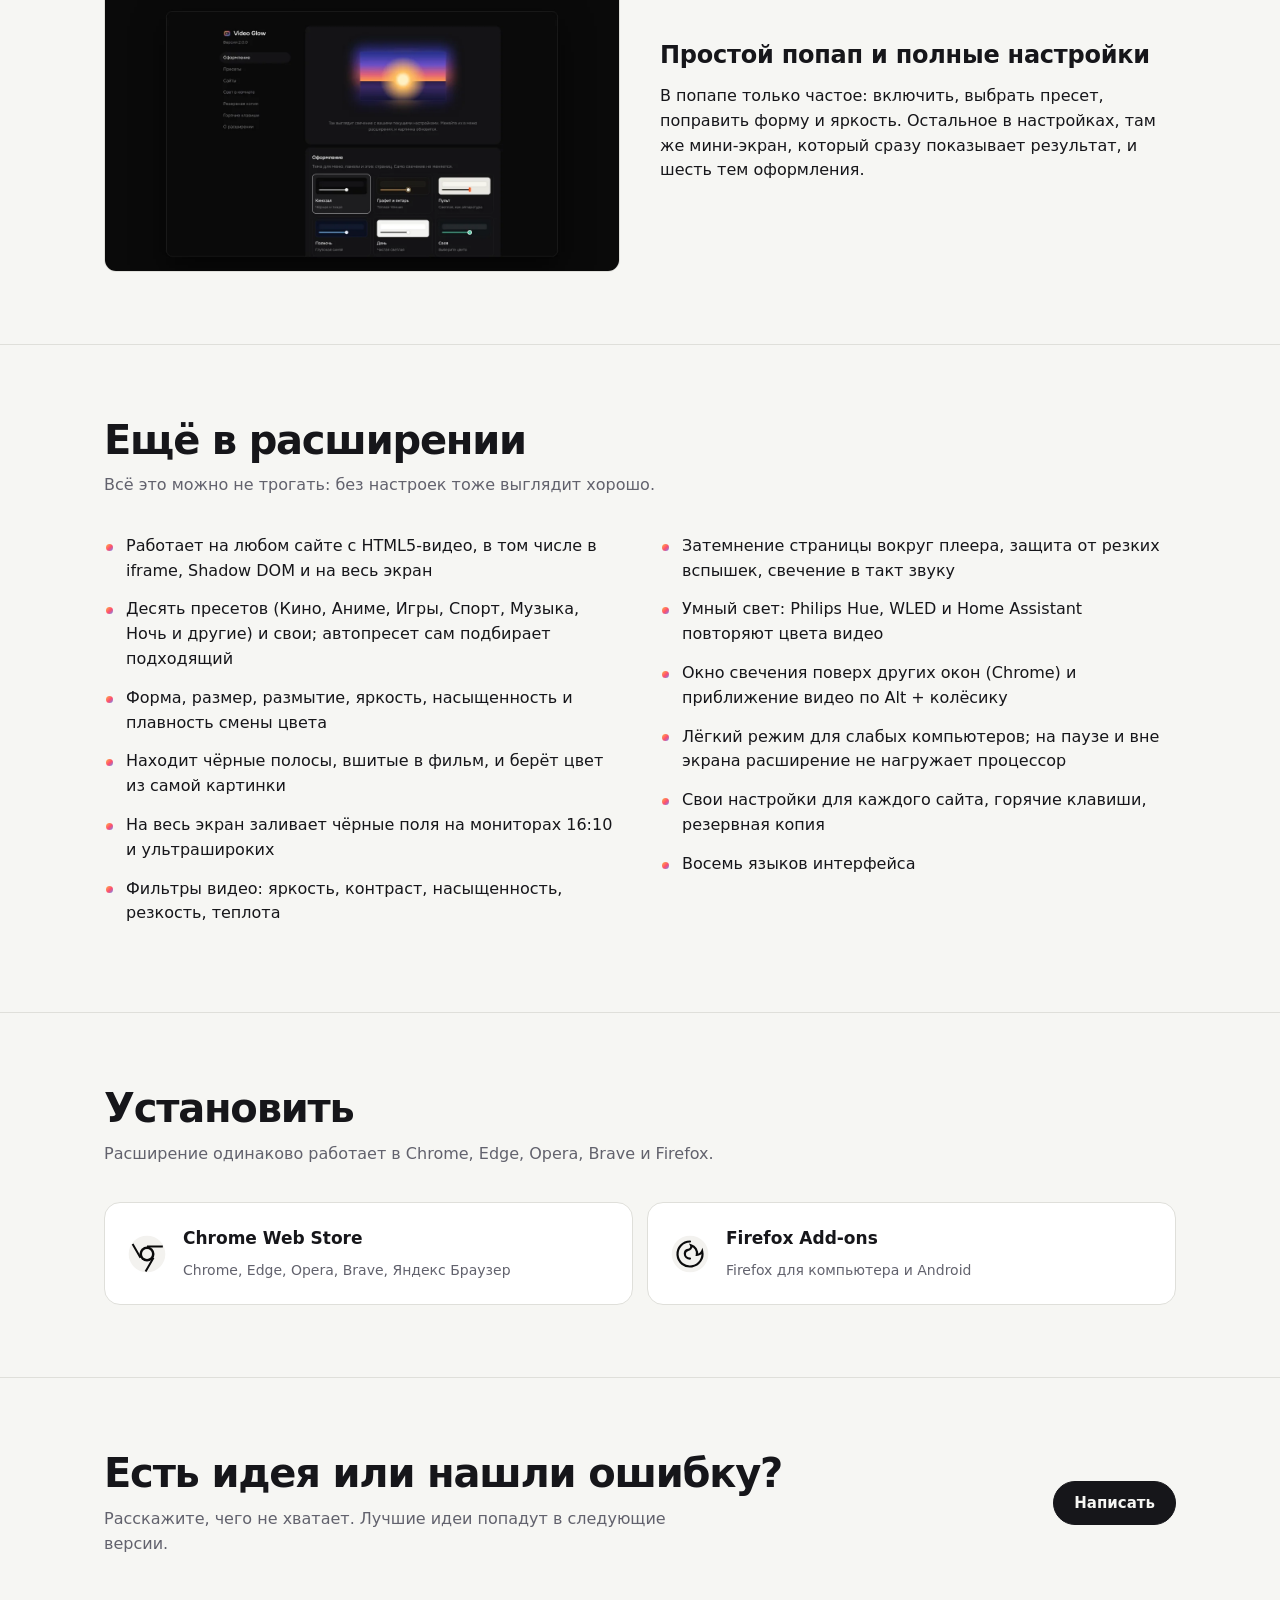
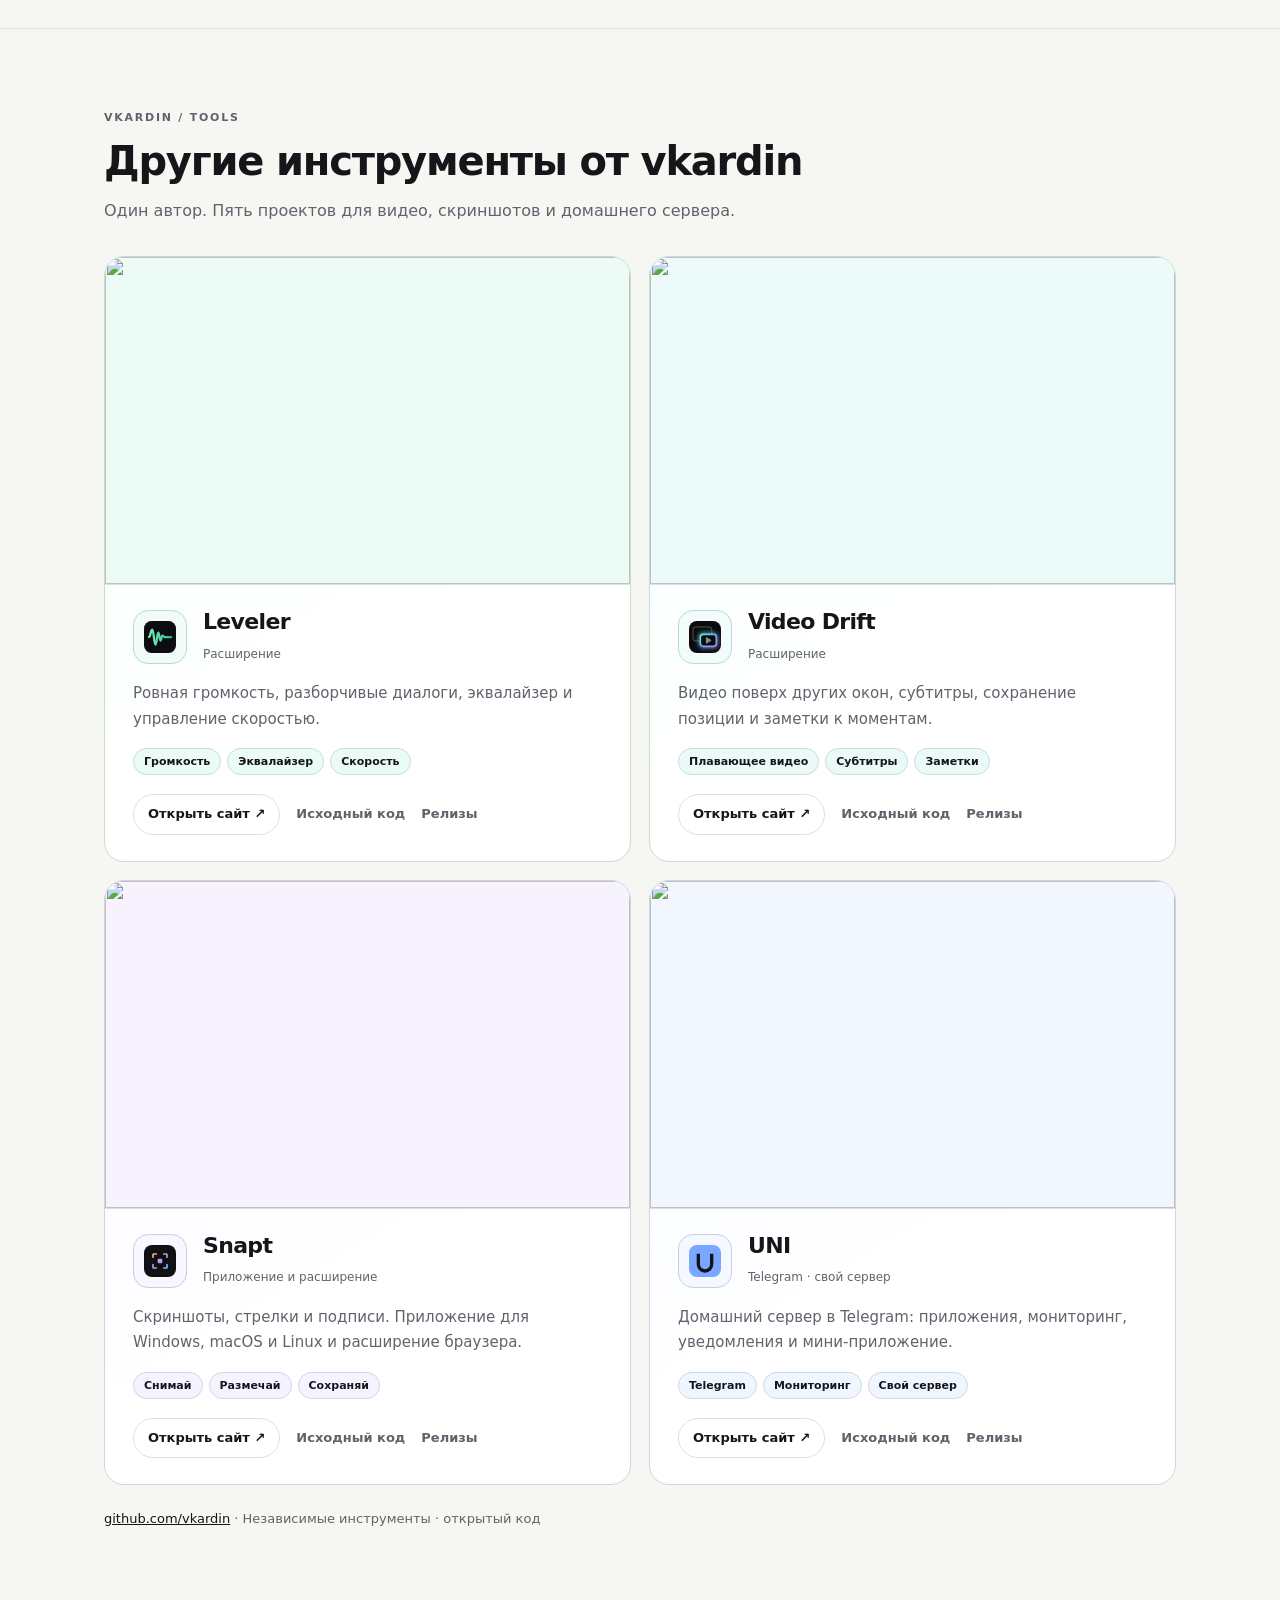
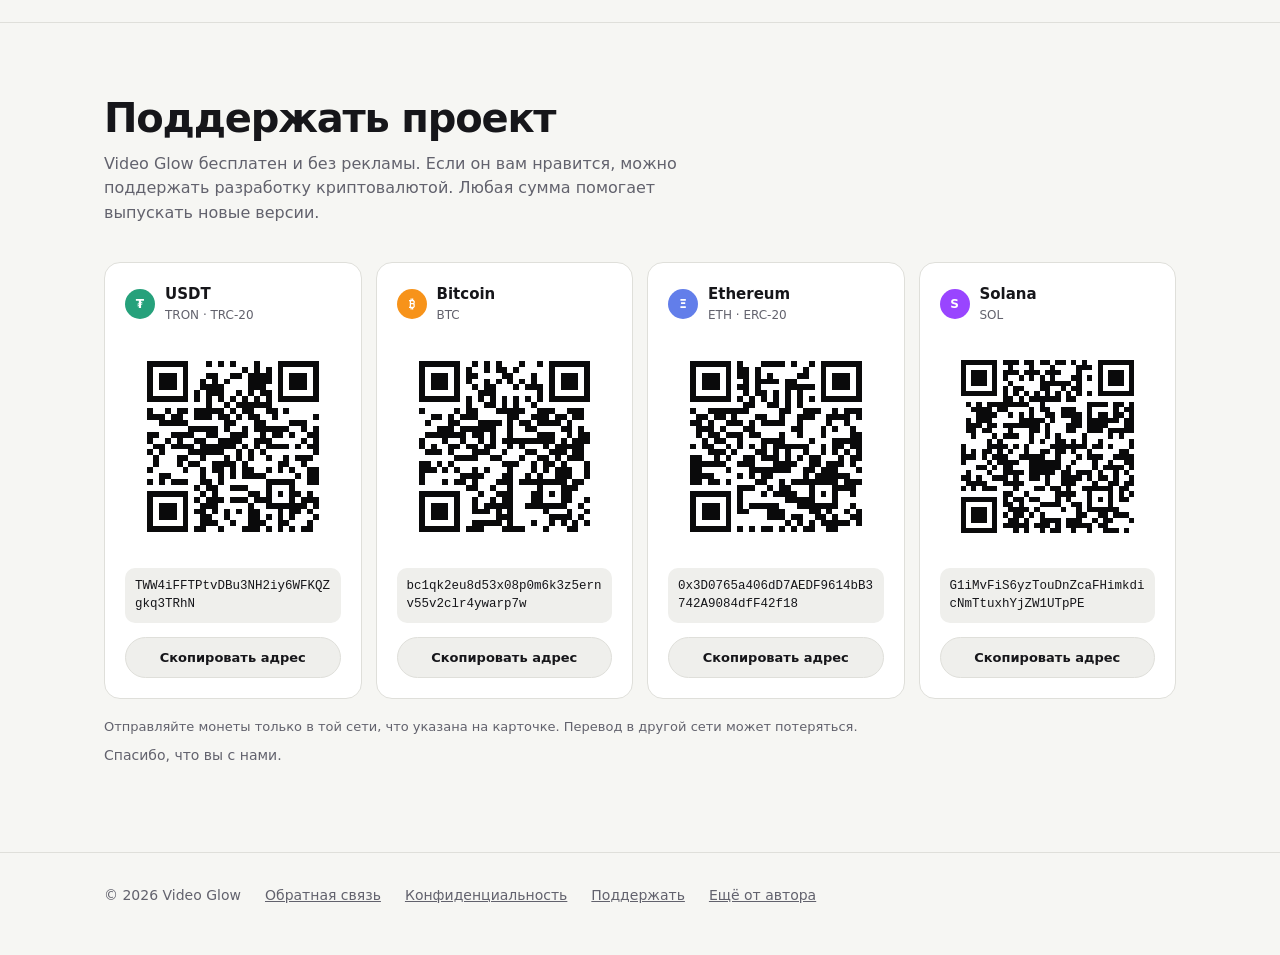
==== commit 0ef8dc8a: "Share scroll reveal animations across project sites" ====
--- a/docs/index.html
+++ b/docs/index.html
@@ -9,7 +9,7 @@
   <meta property="og:image" content="https://vkardin.github.io/video-glow/img/glow-en.webp">
   <link rel="icon" href="img/icon32.png">
   <link rel="stylesheet" href="style.css?v=10">
-<script src="family-head.js?v=3"></script><link rel="stylesheet" href="family.css?v=3">
+<script src="family-head.js?v=4"></script><link rel="stylesheet" href="family.css?v=4">
 </head>
 <body data-family="video-glow" style="--family-accent:#d3b3ff">
 <a class="family-skip" href="#family-content" data-family-word="skip">Перейти к содержимому</a><nav class="family-nav" aria-label="vkardin projects"><div class="family-nav-inner"><a class="family-brand" href="https://vkardin.github.io/video-glow/projects/">vkardin / tools</a><div class="family-nav-links"><a href="https://vkardin.github.io/video-glow/" aria-current="page">Video Glow</a><a href="https://vkardin.github.io/leveler/">Leveler</a><a href="https://vkardin.github.io/video-drift/">Video Drift</a><a href="https://vkardin.github.io/snapt/">Snapt</a><a href="https://vkardin.github.io/uni-homebot/">UNI</a></div></div></nav>
@@ -162,6 +162,6 @@
 
   <script src="app.js?v=11"></script>
   <script src="demo.js?v=1"></script>
-<script src="family.js?v=3"></script>
+<script src="family.js?v=4"></script>
 </body>
 </html>
--- a/docs/style.css
+++ b/docs/style.css
@@ -242,9 +242,6 @@
 .switch input:focus-visible + span { outline: 2px solid var(--text); outline-offset: 2px; }
 
 /* появление при прокрутке */
-.rv { opacity: 0; transform: translateY(18px); transition: opacity .6s ease, transform .6s cubic-bezier(.2, .7, .2, 1); transition-delay: var(--rv-d, 0ms); }
-.rv.in { opacity: 1; transform: none; }
-.app.rv.in { transition: opacity .6s ease, transform .15s, box-shadow .15s, border-color .15s; }
 .grid .tile { transition: border-color .2s, transform .2s; }
 .grid .tile:hover { border-color: #3a3a3f; }
 
@@ -254,10 +251,7 @@
 }
 @media (prefers-reduced-motion: reduce) {
   .demo-stage.pulse .halo { animation: none; }
-  .rv { opacity: 1; transform: none; transition: none; }
-}
-.app.rv.in:hover { transform: translateY(-3px); }
-@media (prefers-reduced-motion: reduce) { .app.rv.in:hover { transform: none; } }
+}
 .feat > * { min-width: 0; }
 .mlist { list-style: none; margin: 0; padding: 0; columns: 2; column-gap: 40px; }
 .mlist li { break-inside: avoid; position: relative; padding: 0 0 14px 22px; color: var(--text-2); }
--- a/docs/family.css
+++ b/docs/family.css
@@ -99,3 +99,12 @@
 @media(max-width:430px){body[data-family] .top .nav{display:none}body[data-family] .top .langs{margin-left:auto}body[data-family] .top .brand{font-size:15px}}
 :root[data-theme=light] body[data-family=video-drift] .hero h1 em{background-image:linear-gradient(90deg,#087d70,#2464b8,#7043bb)}
 @media(prefers-color-scheme:light){:root:not([data-theme=dark]) body[data-family=video-drift] .hero h1 em{background-image:linear-gradient(90deg,#087d70,#2464b8,#7043bb)}}
+
+/* Shared scroll reveal: same distance, timing and stagger on every site. */
+.family-reveal-pending{opacity:0;transform:translateY(18px)}
+.family-reveal-enter{animation:family-reveal-in .6s cubic-bezier(.2,.7,.2,1) backwards;animation-delay:var(--family-reveal-delay,0ms)}
+@keyframes family-reveal-in{from{opacity:0;transform:translateY(18px)}to{opacity:1;transform:translateY(0)}}
+:root[data-motion=reduce] .family-reveal-pending{opacity:1!important;transform:none!important}
+:root[data-motion=reduce] .family-reveal-enter{animation:none!important}
+@media(prefers-reduced-motion:reduce){.family-reveal-pending{opacity:1!important;transform:none!important}.family-reveal-enter{animation:none!important}}
+@media print{.family-reveal-pending{opacity:1!important;transform:none!important}.family-reveal-enter{animation:none!important}}
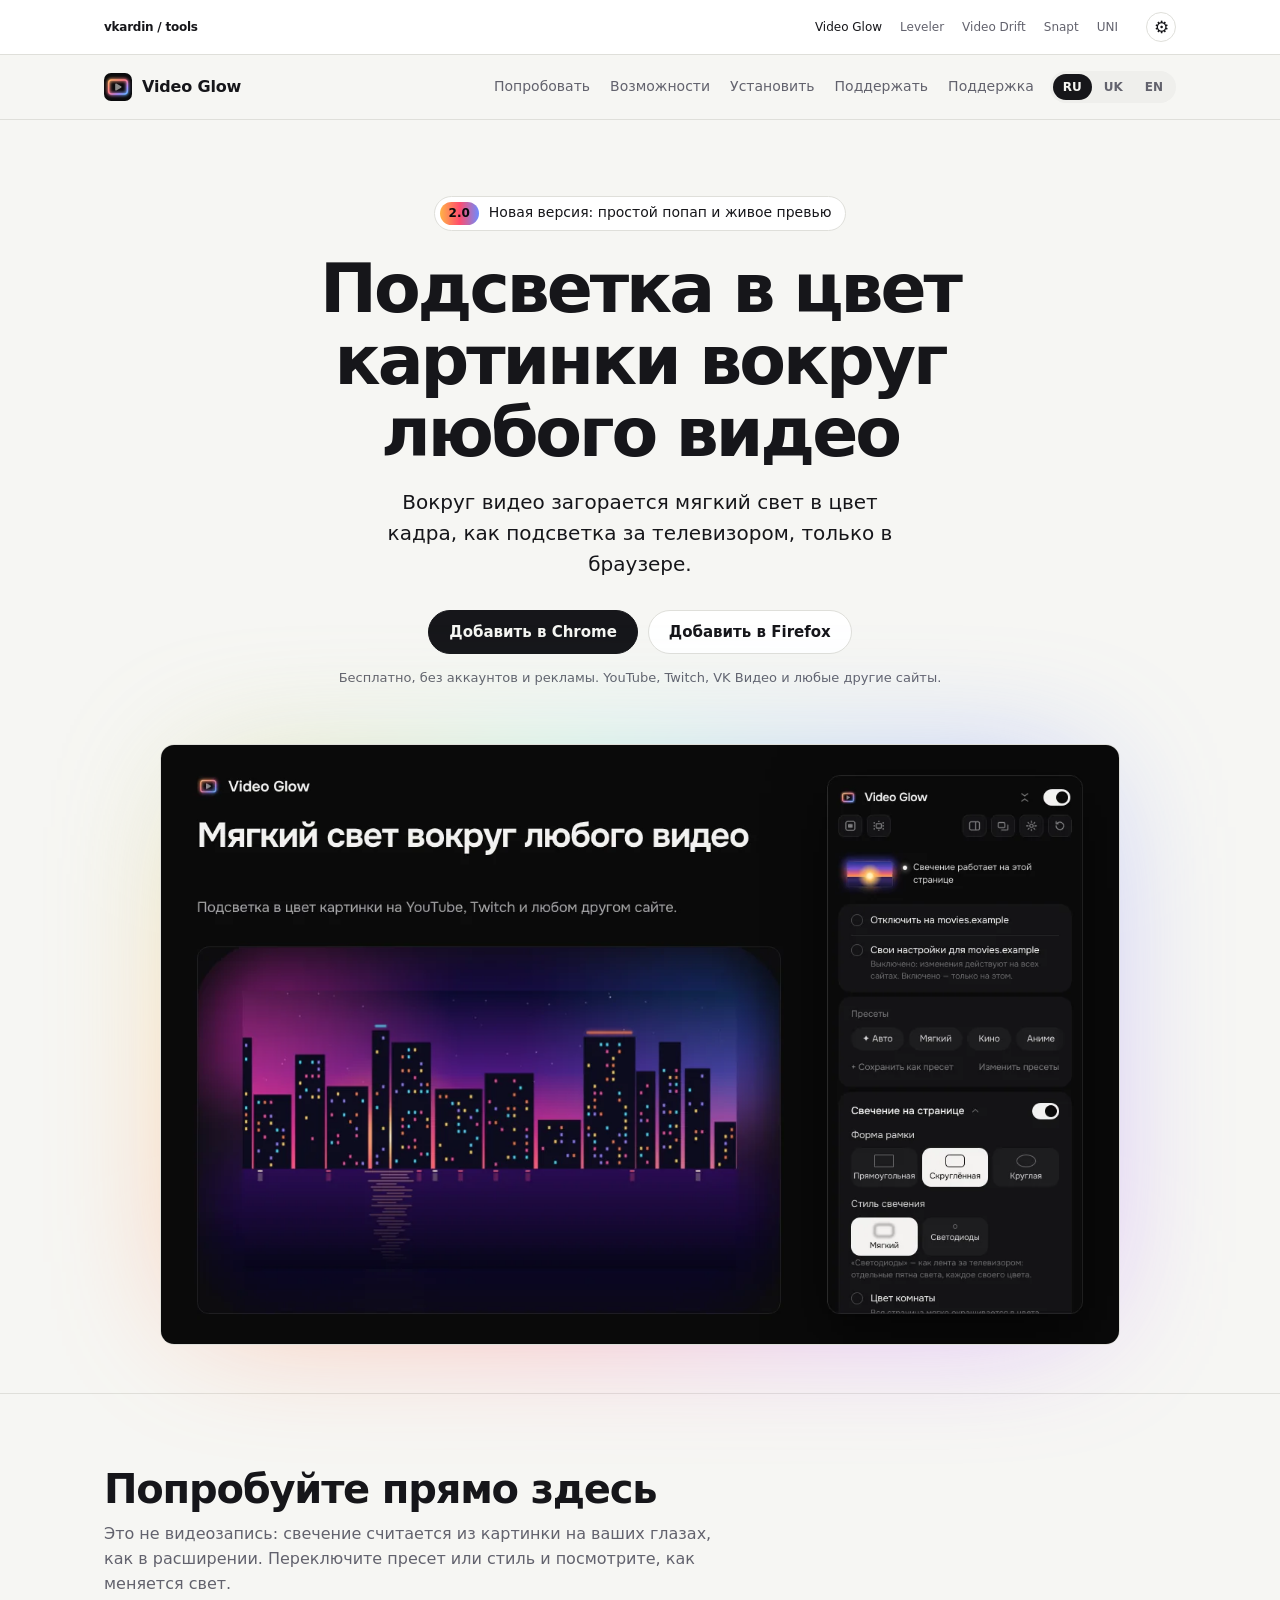
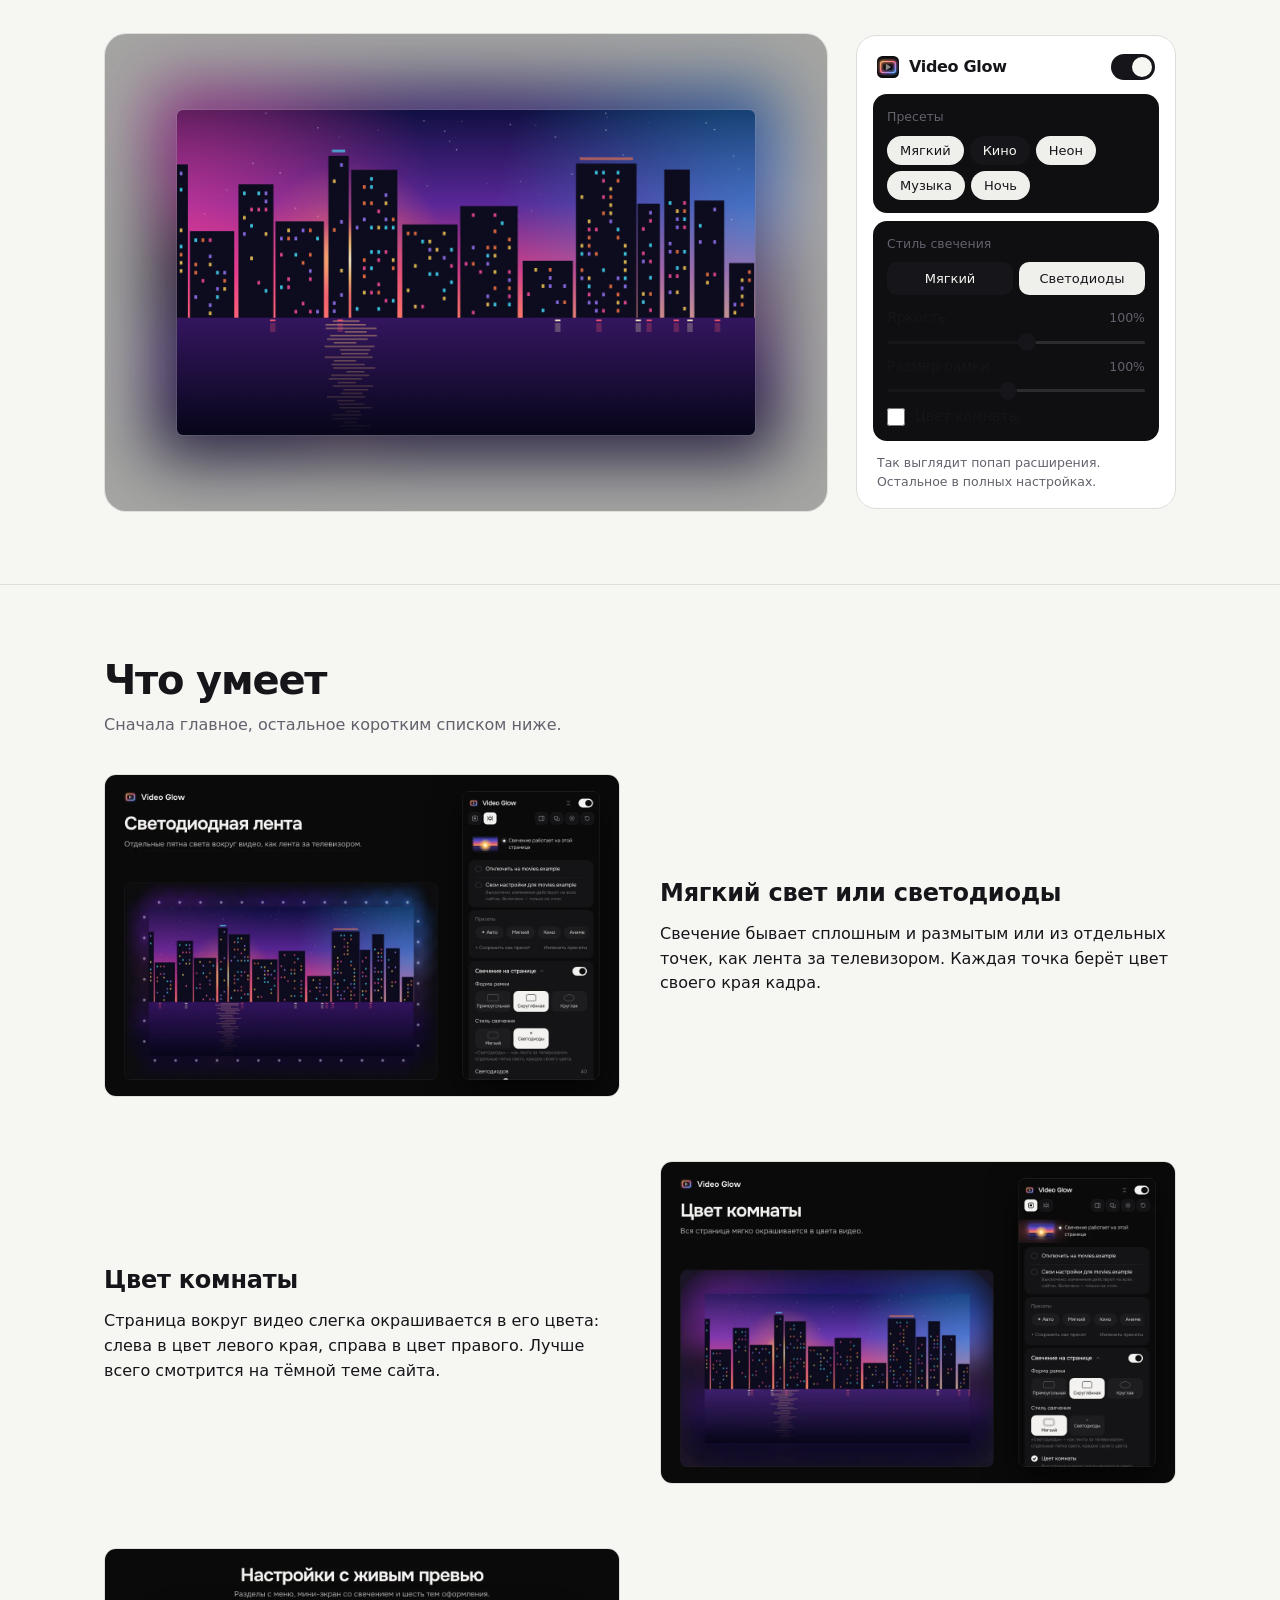
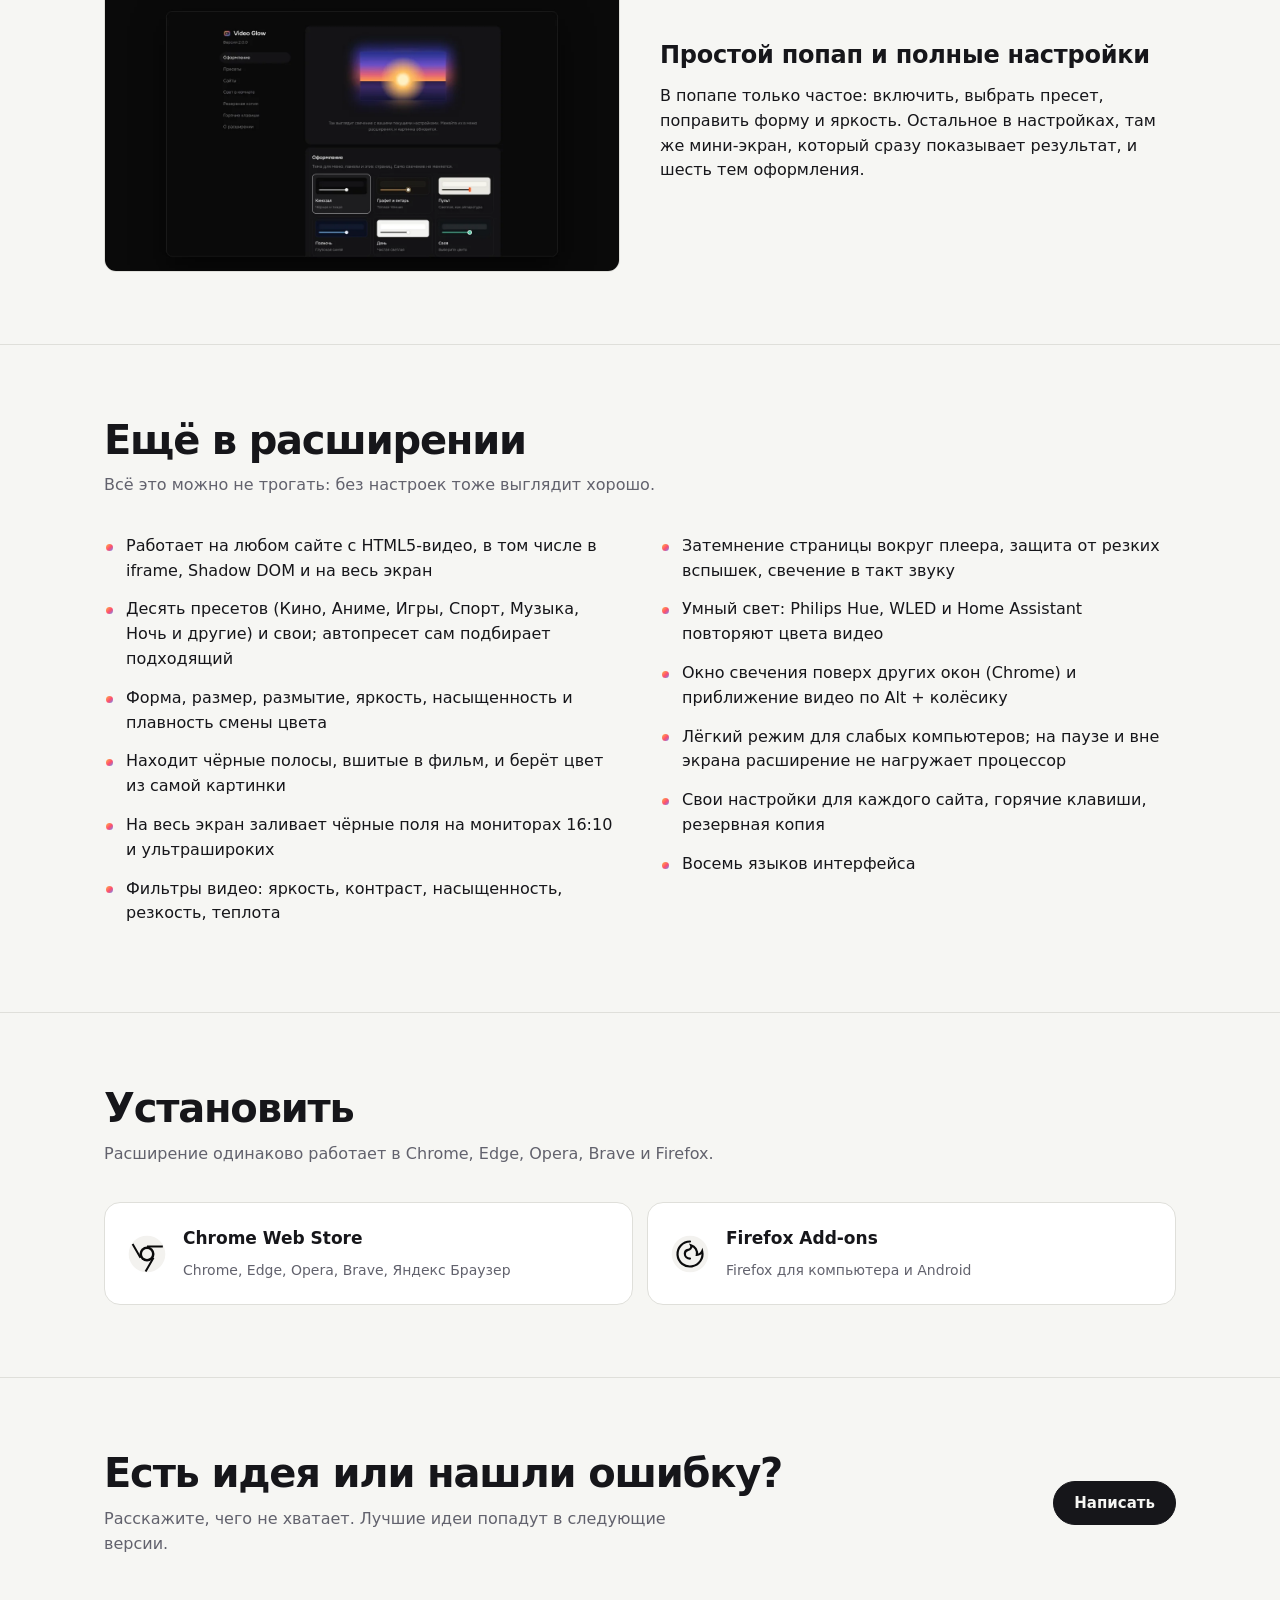
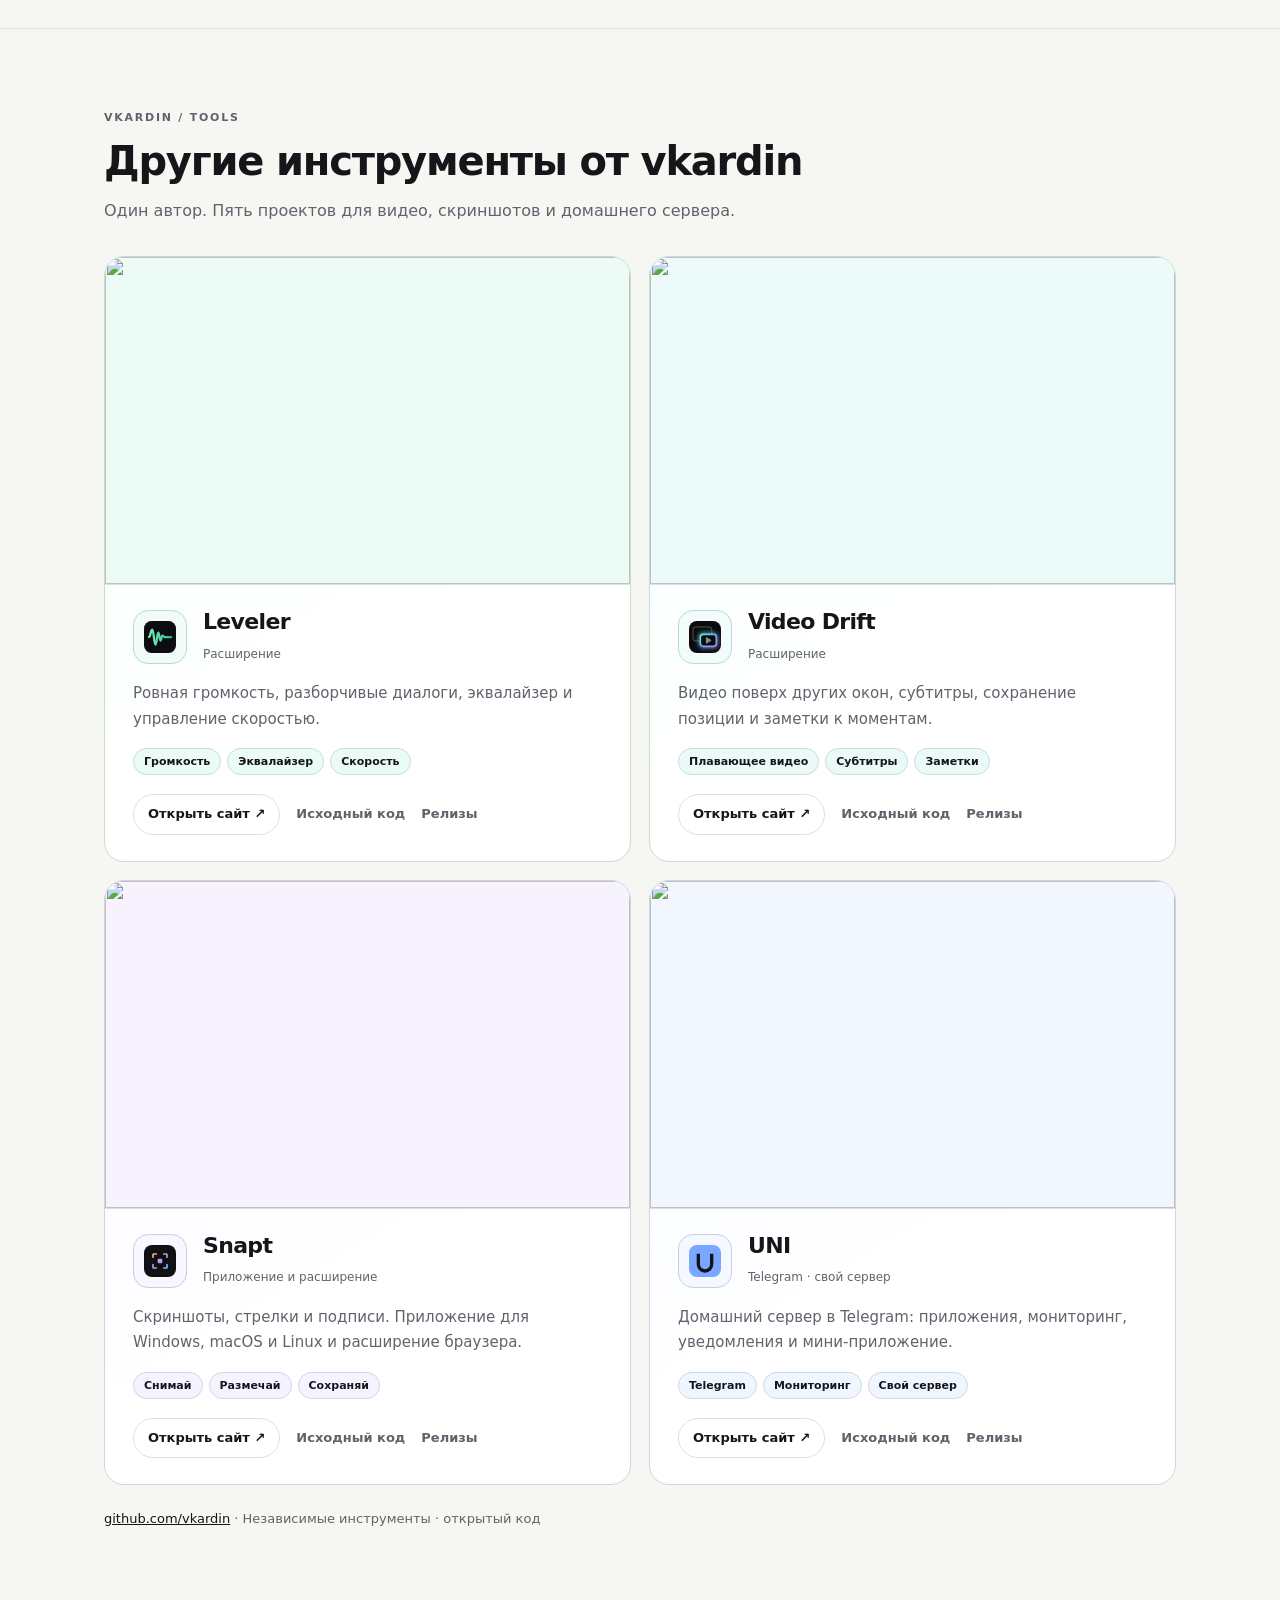
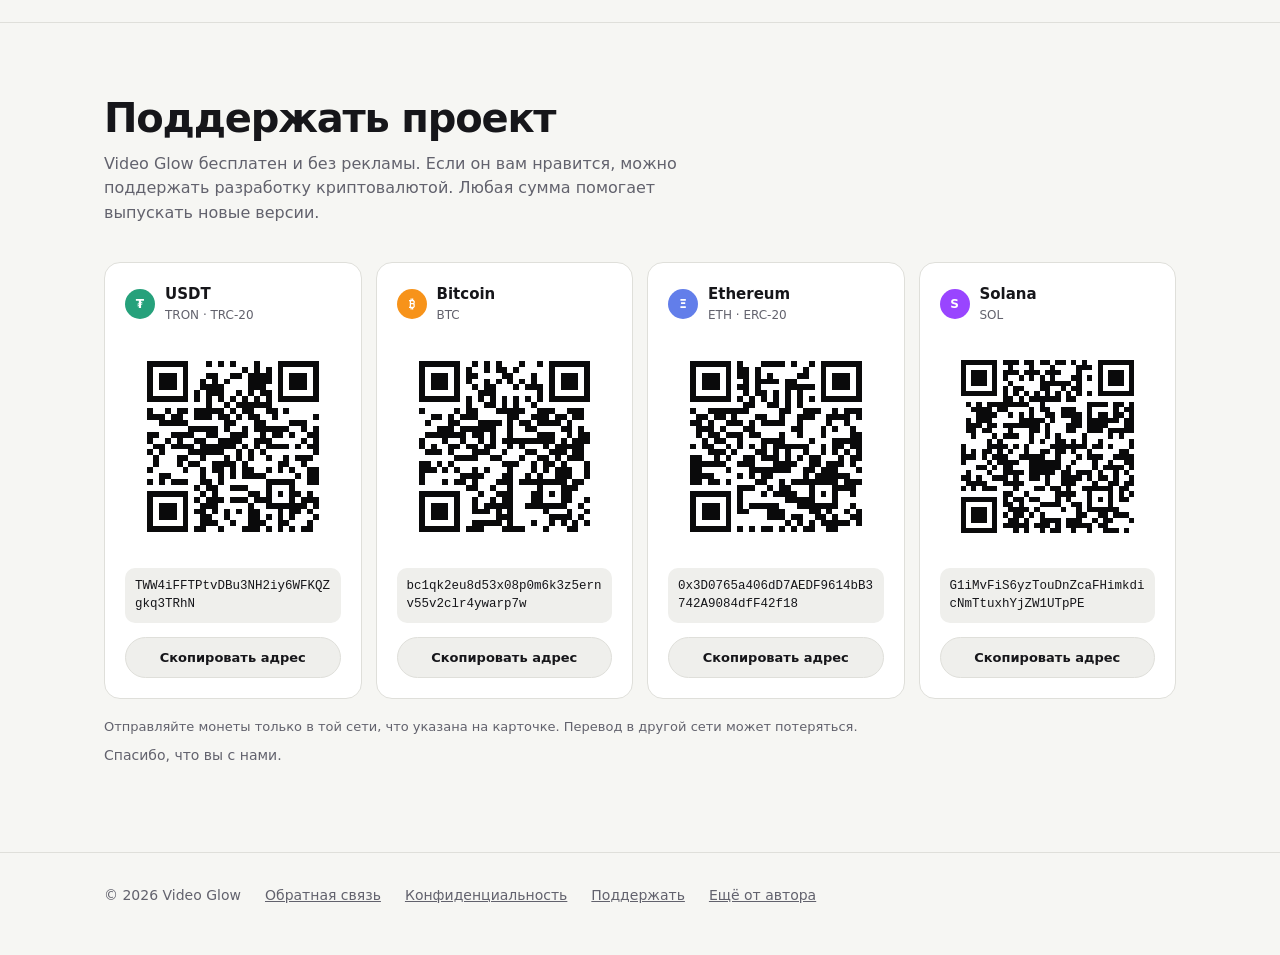
==== commit 011d82f8: "Point the project catalogue links to vkardin.github.io" ====
--- a/docs/index.html
+++ b/docs/index.html
@@ -12,7 +12,7 @@
 <script src="family-head.js?v=4"></script><link rel="stylesheet" href="family.css?v=4">
 </head>
 <body data-family="video-glow" style="--family-accent:#d3b3ff">
-<a class="family-skip" href="#family-content" data-family-word="skip">Перейти к содержимому</a><nav class="family-nav" aria-label="vkardin projects"><div class="family-nav-inner"><a class="family-brand" href="https://vkardin.github.io/video-glow/projects/">vkardin / tools</a><div class="family-nav-links"><a href="https://vkardin.github.io/video-glow/" aria-current="page">Video Glow</a><a href="https://vkardin.github.io/leveler/">Leveler</a><a href="https://vkardin.github.io/video-drift/">Video Drift</a><a href="https://vkardin.github.io/snapt/">Snapt</a><a href="https://vkardin.github.io/uni-homebot/">UNI</a></div></div></nav>
+<a class="family-skip" href="#family-content" data-family-word="skip">Перейти к содержимому</a><nav class="family-nav" aria-label="vkardin projects"><div class="family-nav-inner"><a class="family-brand" href="https://vkardin.github.io/">vkardin / tools</a><div class="family-nav-links"><a href="https://vkardin.github.io/video-glow/" aria-current="page">Video Glow</a><a href="https://vkardin.github.io/leveler/">Leveler</a><a href="https://vkardin.github.io/video-drift/">Video Drift</a><a href="https://vkardin.github.io/snapt/">Snapt</a><a href="https://vkardin.github.io/uni-homebot/">UNI</a></div></div></nav>
   <header class="top"><div class="wrap"><a class="brand" href="#"><img src="img/logo.svg" alt="" width="28" height="28">Video Glow</a><nav class="nav" aria-label="Video Glow"><a class="opt" href="#demo" data-family-label="try">Попробовать</a><a class="opt" href="#features" data-family-label="features">Возможности</a><a href="#install" data-family-label="install">Установить</a><a class="opt" href="#donate" data-family-label="donate">Поддержать</a><a class="opt" href="support.html" data-family-label="support">Поддержка</a></nav><div class="langs" aria-label="Language"><button type="button" data-lang="ru" aria-pressed="true">RU</button><button type="button" data-lang="uk" aria-pressed="false">UK</button><button type="button" data-lang="en" aria-pressed="false">EN</button></div></div></header>
 
   <main id="family-content" tabindex="-1">
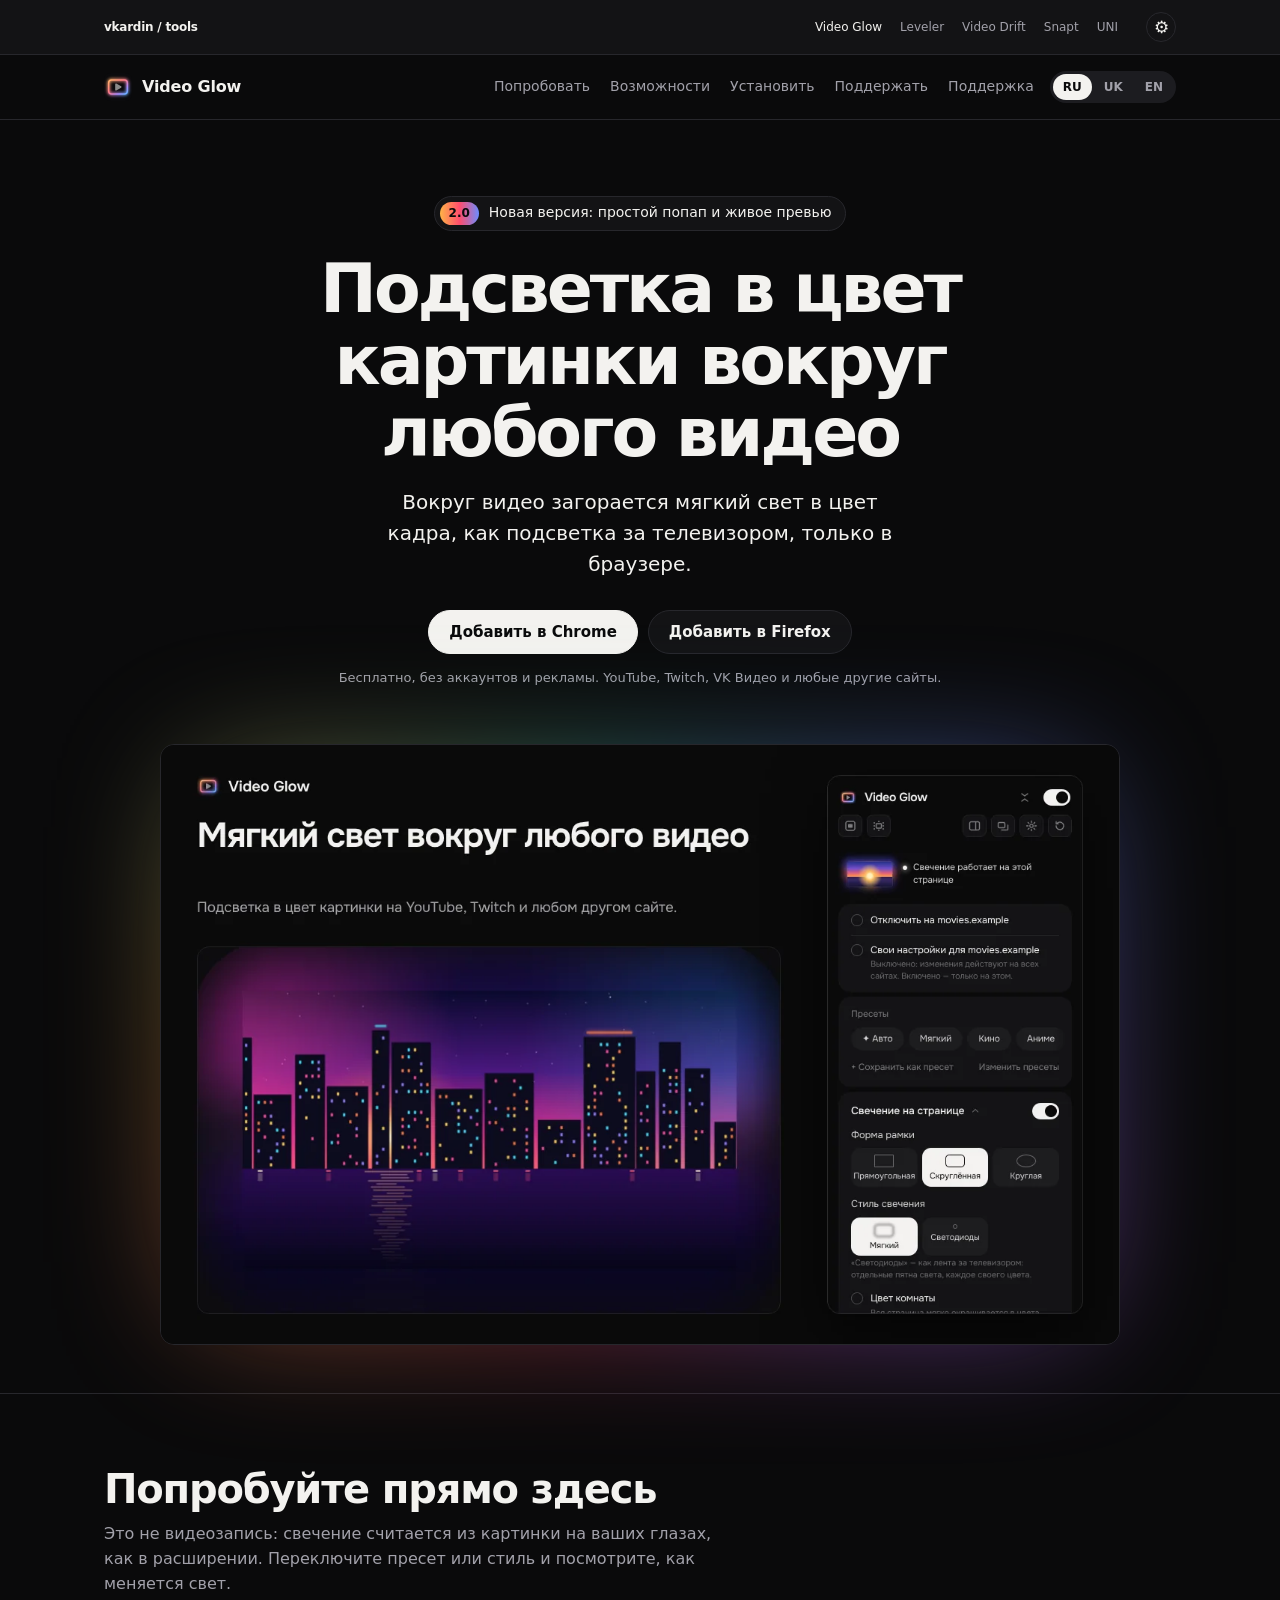
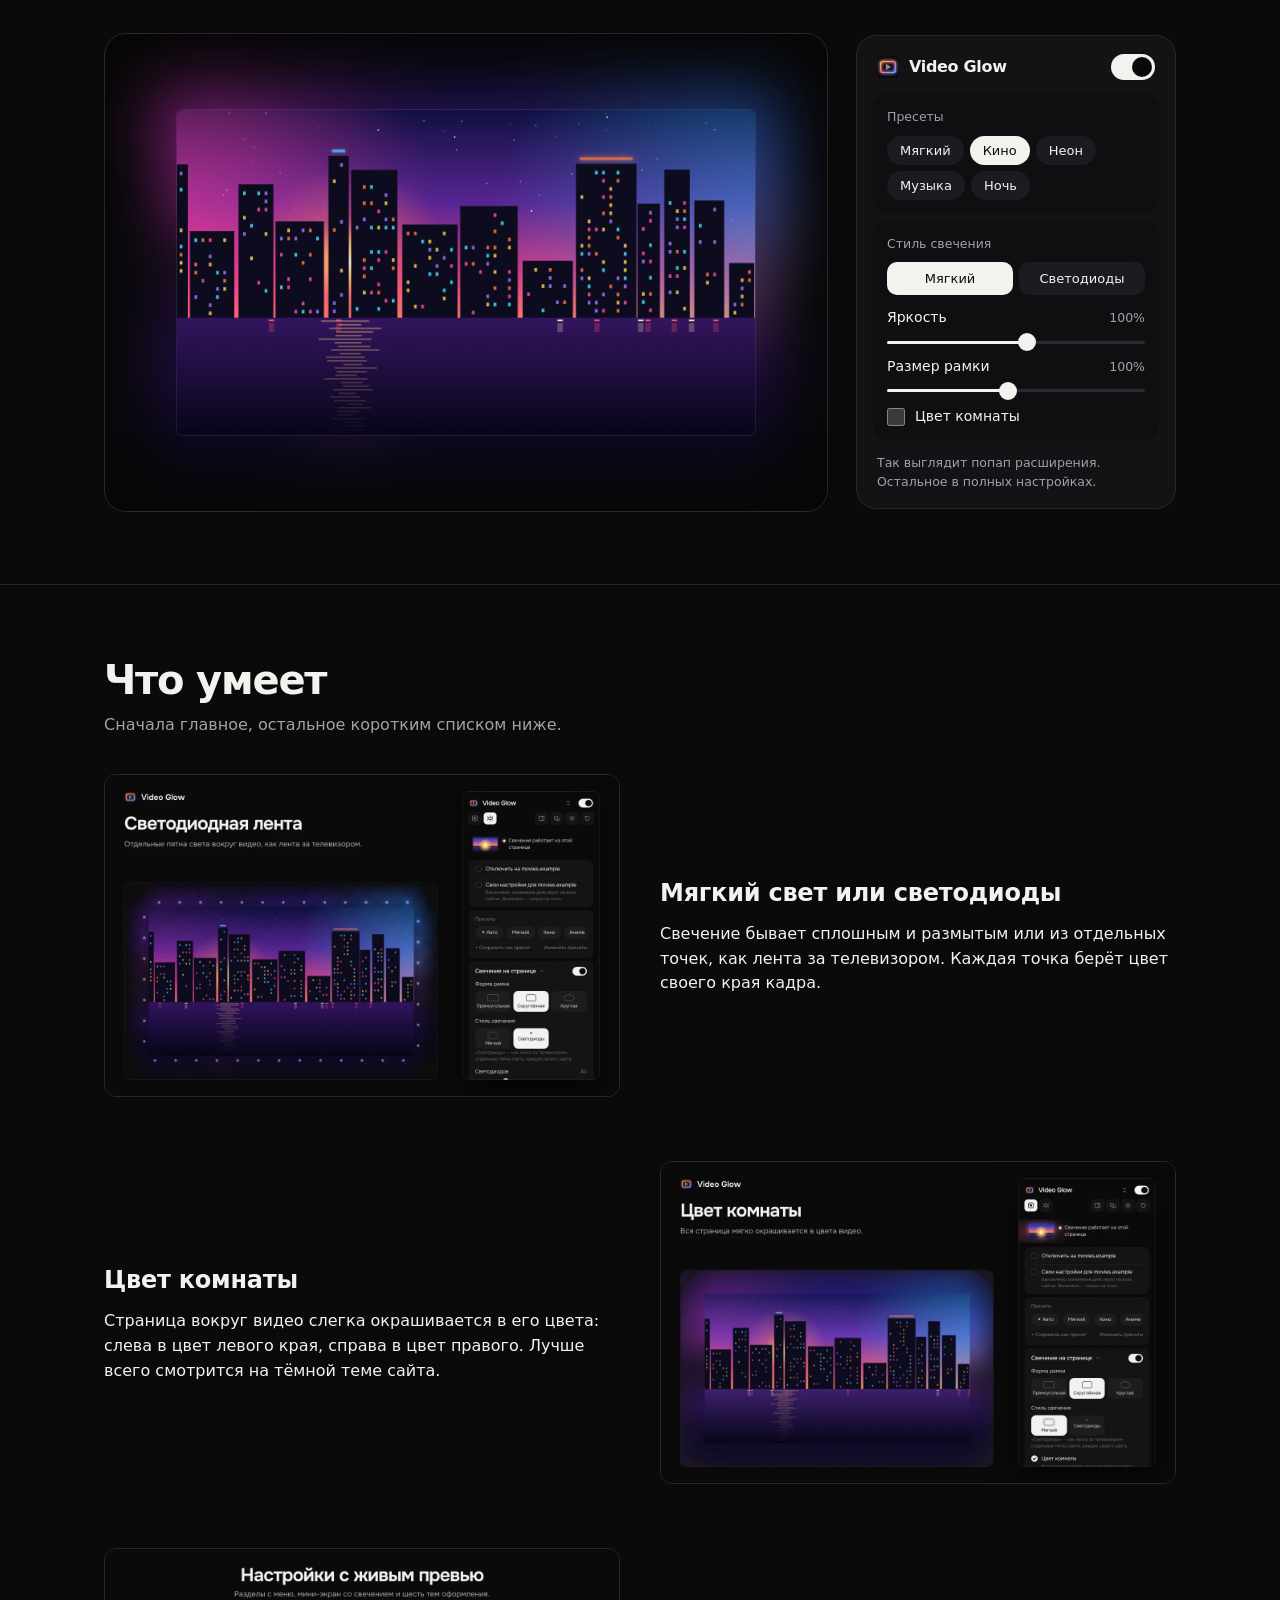
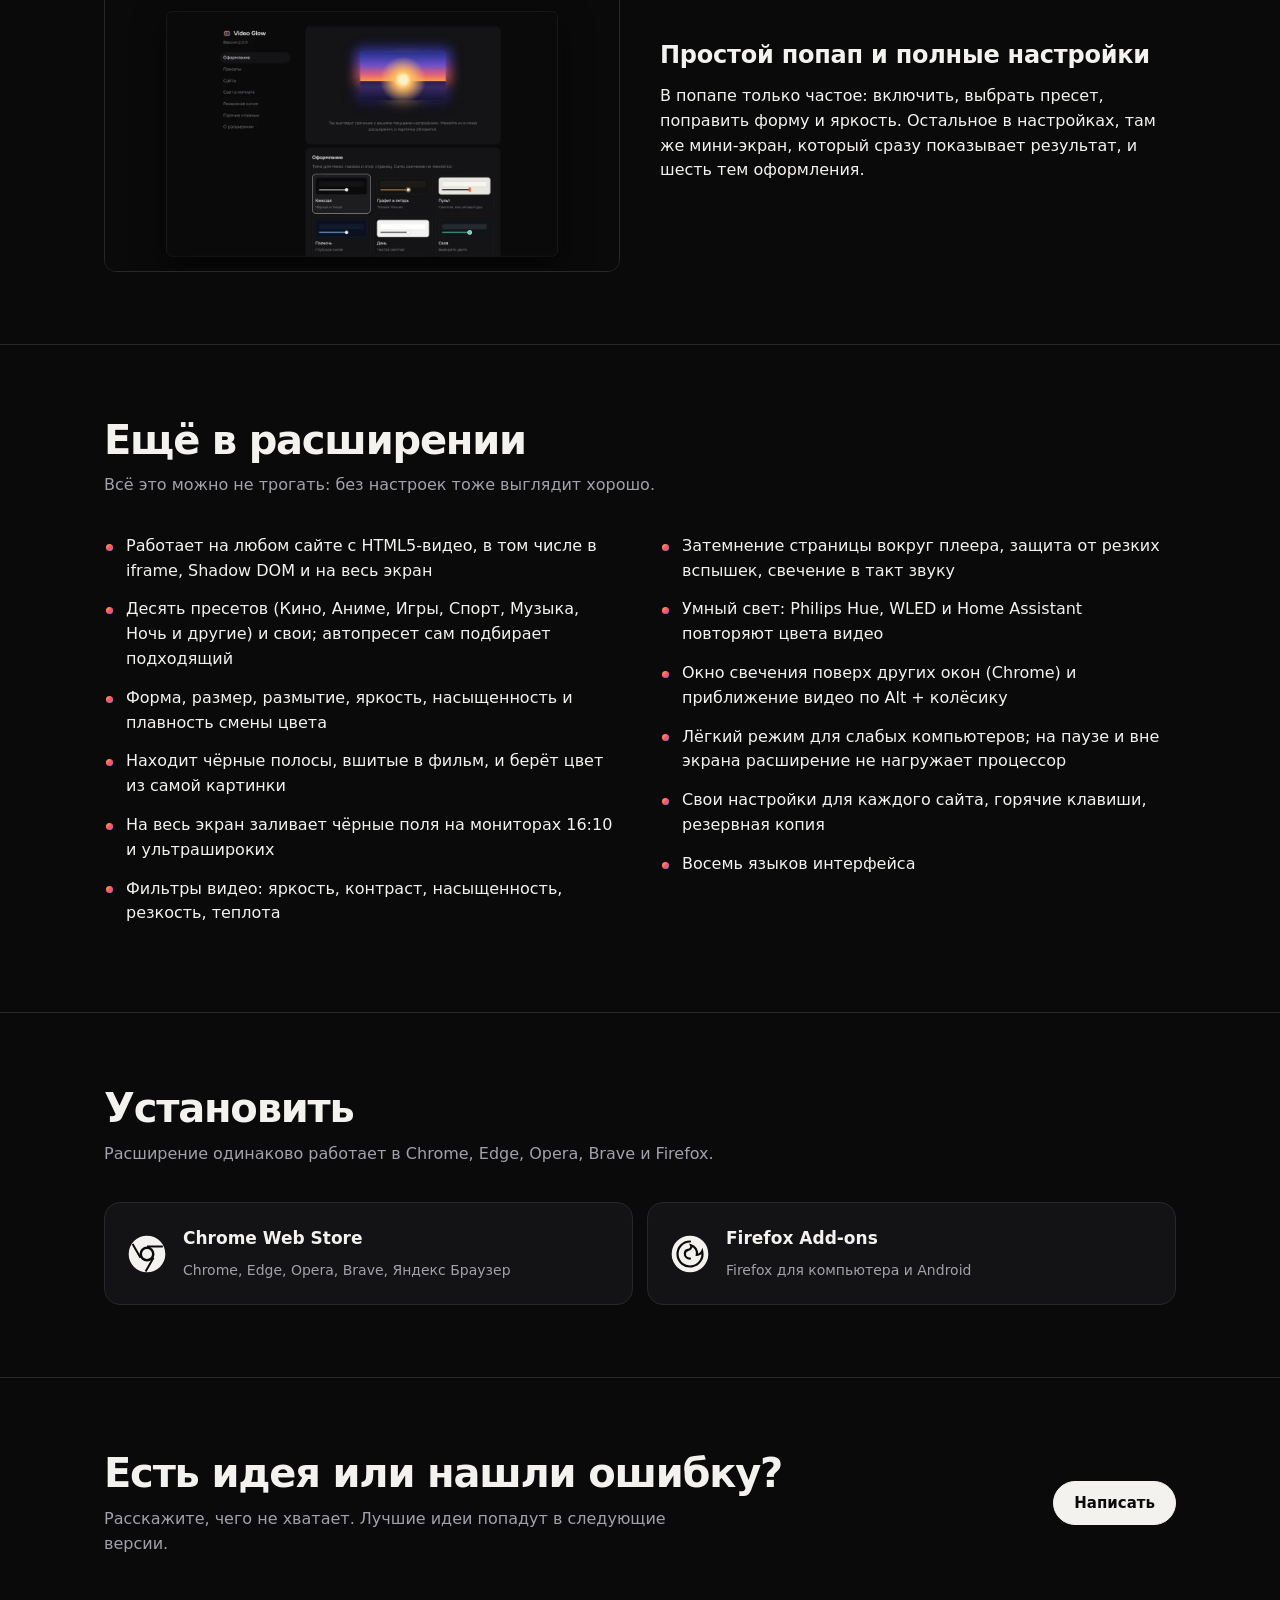
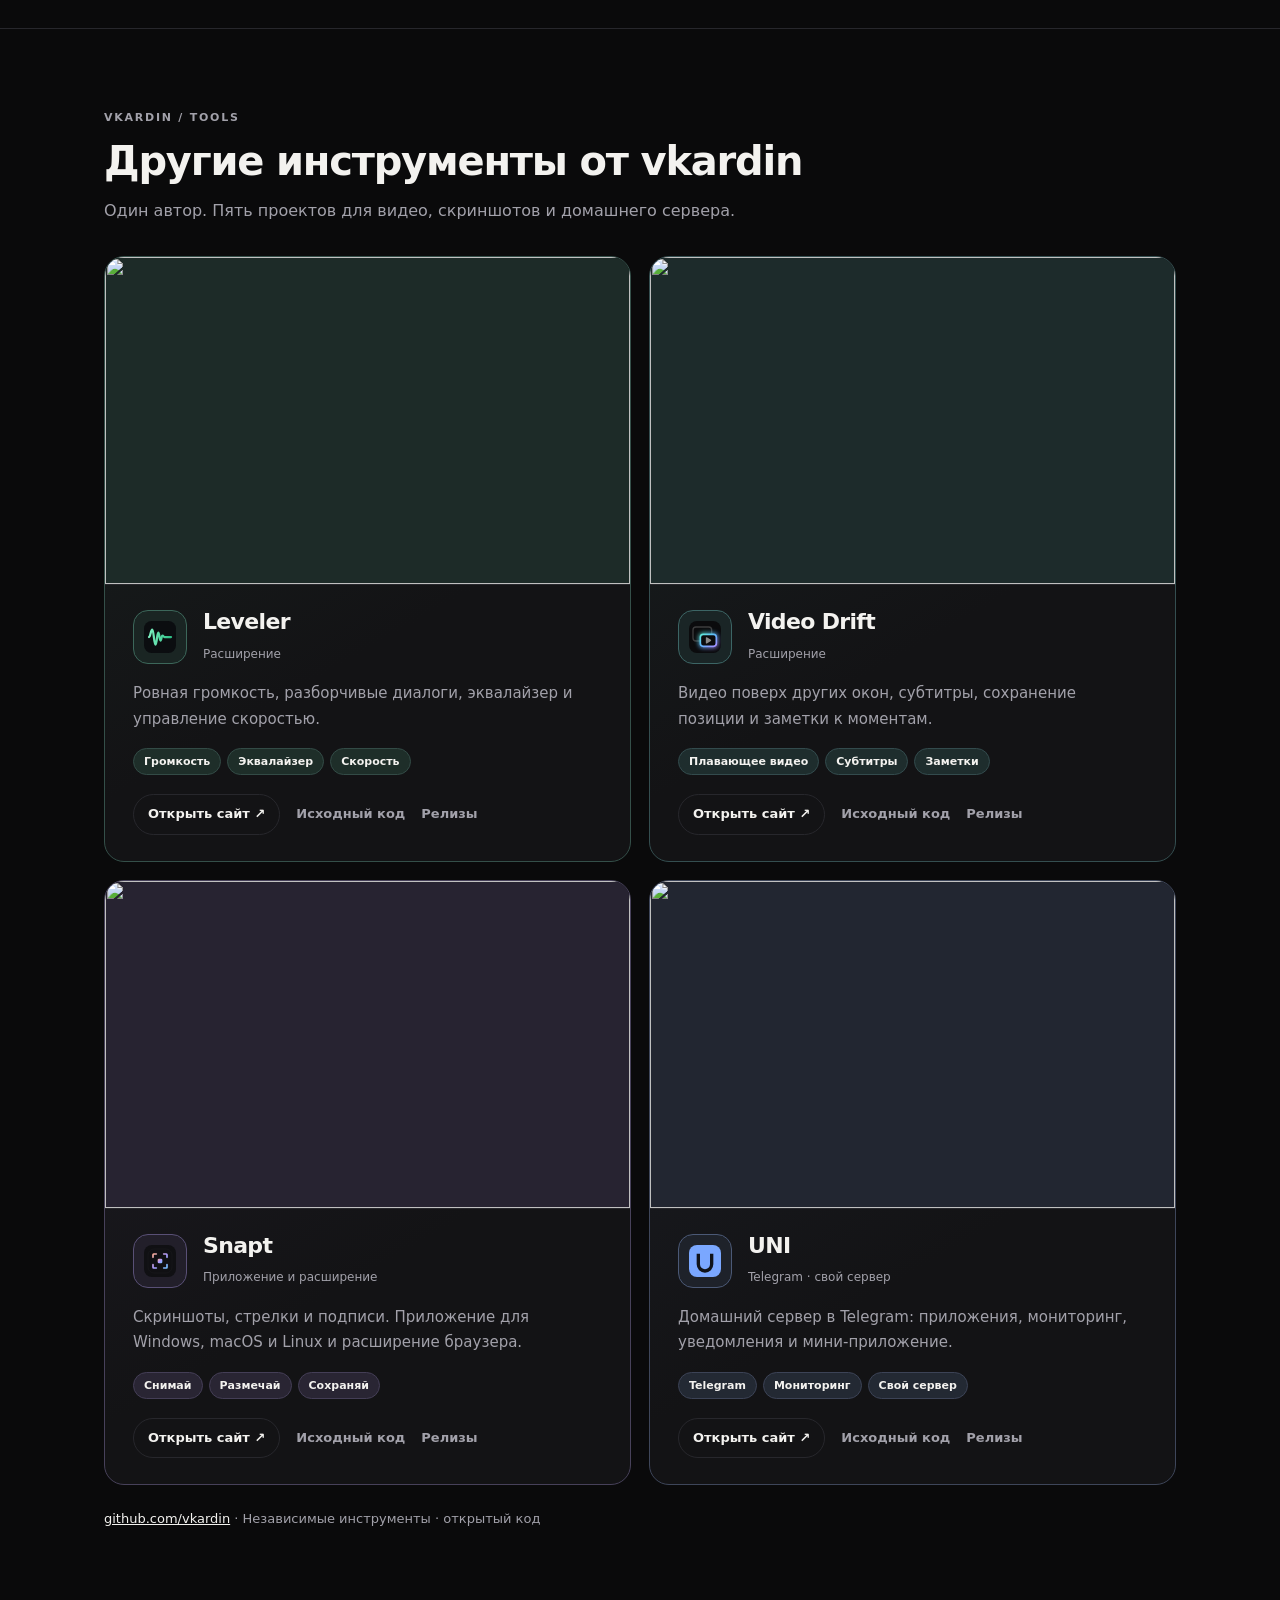
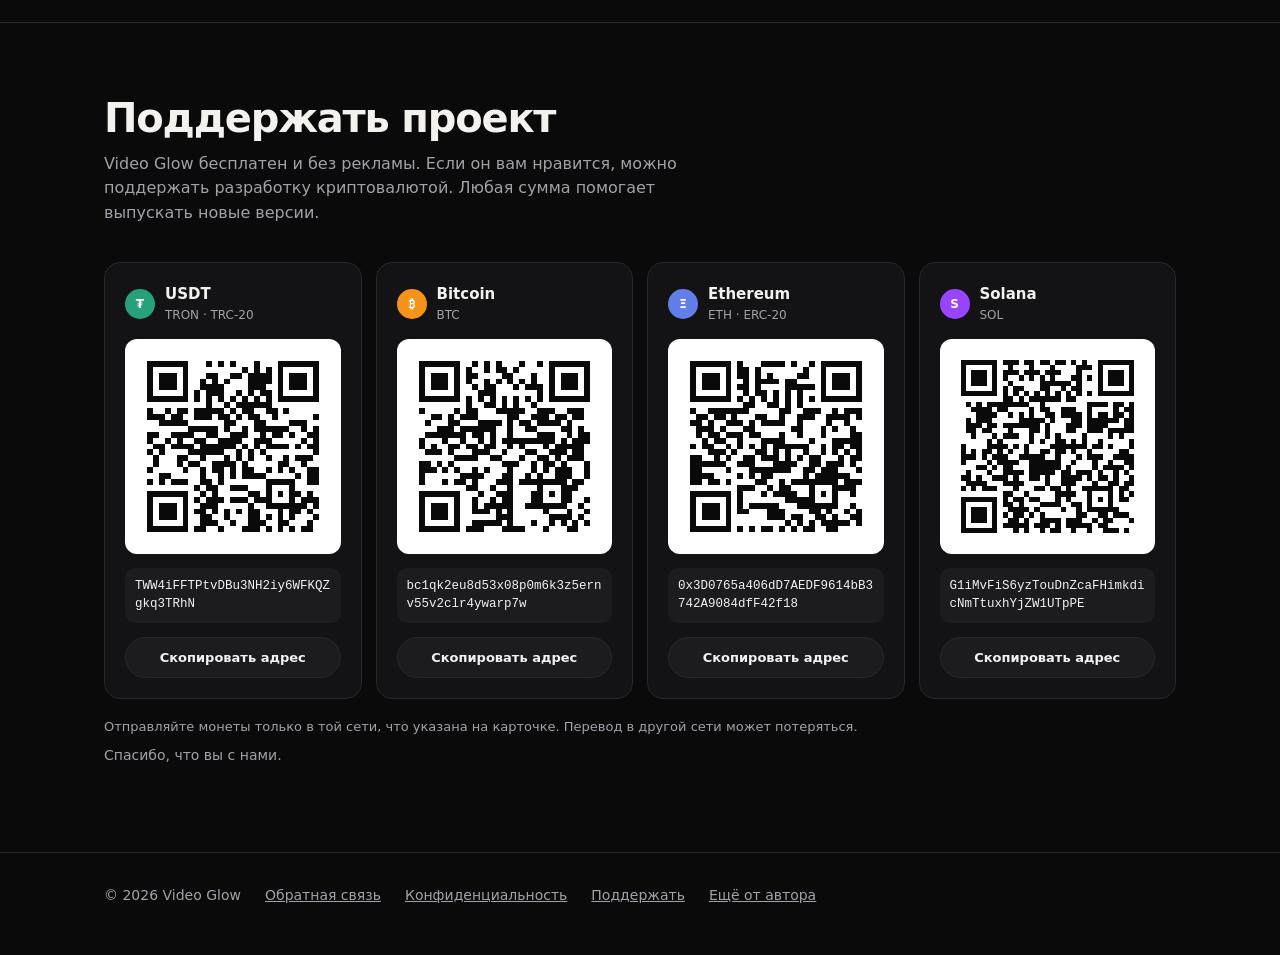
==== commit 0cc9cd0b: "Keep the website dark and remove theme selection" ====
--- a/docs/index.html
+++ b/docs/index.html
@@ -1,5 +1,5 @@
 <!doctype html>
-<html data-site-project="video-glow" lang="ru">
+<html data-theme="dark" data-site-project="video-glow" lang="ru">
 <head>
   <meta charset="utf-8">
   <meta name="viewport" content="width=device-width, initial-scale=1">
@@ -9,7 +9,7 @@
   <meta property="og:image" content="https://vkardin.github.io/video-glow/img/glow-en.webp">
   <link rel="icon" href="img/icon32.png">
   <link rel="stylesheet" href="style.css?v=10">
-<script src="family-head.js?v=4"></script><link rel="stylesheet" href="family.css?v=4">
+<script src="family-head.js?v=5"></script><link rel="stylesheet" href="family.css?v=5">
 </head>
 <body data-family="video-glow" style="--family-accent:#d3b3ff">
 <a class="family-skip" href="#family-content" data-family-word="skip">Перейти к содержимому</a><nav class="family-nav" aria-label="vkardin projects"><div class="family-nav-inner"><a class="family-brand" href="https://vkardin.github.io/">vkardin / tools</a><div class="family-nav-links"><a href="https://vkardin.github.io/video-glow/" aria-current="page">Video Glow</a><a href="https://vkardin.github.io/leveler/">Leveler</a><a href="https://vkardin.github.io/video-drift/">Video Drift</a><a href="https://vkardin.github.io/snapt/">Snapt</a><a href="https://vkardin.github.io/uni-homebot/">UNI</a></div></div></nav>
@@ -162,6 +162,6 @@
 
   <script src="app.js?v=11"></script>
   <script src="demo.js?v=1"></script>
-<script src="family.js?v=4"></script>
+<script src="family.js?v=5"></script>
 </body>
 </html>
--- a/docs/family.css
+++ b/docs/family.css
@@ -1,6 +1,6 @@
 /* Shared presentation for the vkardin project family. */
 :root{--family-bg:#0a0a0b;--family-card:#131315;--family-line:#27272c;--family-text:#f3f2ef;--family-muted:#a2a1aa;--family-field:#1c1c20}
-@media(prefers-color-scheme:light){:root:not([data-theme=dark]){--family-bg:#f6f6f3;--family-card:#fff;--family-line:#dfdfda;--family-text:#16161a;--family-muted:#62626d;--family-field:#efefec}}
+
 body[data-family]{--bg:var(--family-bg);--bg2:var(--family-field);--card:var(--family-card);--card2:var(--family-field);--line:var(--family-line);--text:var(--family-text);--text-2:var(--family-text);--muted:var(--family-muted);--dim:var(--family-muted);--field:var(--family-field);background:var(--family-bg);color:var(--family-text);font-family:Inter,system-ui,-apple-system,'Segoe UI',sans-serif;-webkit-font-smoothing:antialiased}
 body[data-family] .wrap{max-width:1120px;margin-inline:auto;padding-inline:24px}
 body[data-family] h1{font-size:clamp(38px,6.2vw,68px);line-height:1.06;letter-spacing:-.045em;text-wrap:balance}
@@ -54,10 +54,10 @@
 @media(prefers-reduced-motion:reduce){.family-preview img{transition:none}.family-card:hover .family-preview img{transform:none}}
 
 /* Shared site controls and component tokens. */
-:root[data-theme=light]{--family-bg:#f6f6f3;--family-card:#fff;--family-line:#dfdfda;--family-text:#16161a;--family-muted:#62626d;--family-field:#efefec;color-scheme:light}
-:root[data-theme=dark]{--family-bg:#0a0a0b;--family-card:#131315;--family-line:#27272c;--family-text:#f3f2ef;--family-muted:#a2a1aa;--family-field:#1c1c20;color-scheme:dark}
-@media(prefers-color-scheme:light){:root:not([data-theme=dark]){color-scheme:light}}
-@media(prefers-color-scheme:dark){:root:not([data-theme=light]){color-scheme:dark}}
+
+:root{--family-bg:#0a0a0b;--family-card:#131315;--family-line:#27272c;--family-text:#f3f2ef;--family-muted:#a2a1aa;--family-field:#1c1c20;color-scheme:dark}
+
+:root{color-scheme:dark}
 body[data-family]{--bg-soft:var(--family-field);--on-accent:var(--family-bg);--accent:var(--family-text);--brand:var(--family-text);--brand-strong:var(--family-text);--warn:var(--family-muted);--topbar:var(--family-bg);--hover-line:var(--family-muted);--font:Inter,system-ui,-apple-system,'Segoe UI',sans-serif}
 body[data-family] .top .wrap{height:60px;gap:16px}
 body[data-family] .top .brand{font-size:16px;font-weight:650;letter-spacing:-.01em;color:var(--family-text)}
@@ -97,8 +97,8 @@
 body[data-family] .top .langs a[aria-current],body[data-family] .top .langs button[aria-pressed=true]{background:var(--family-text);color:var(--family-bg)}
 @media(max-width:760px){body[data-family] .top .wrap{height:60px;padding-inline:18px;gap:12px}body[data-family] .top .nav{gap:12px}body[data-family] .top .nav .opt{display:none}}
 @media(max-width:430px){body[data-family] .top .nav{display:none}body[data-family] .top .langs{margin-left:auto}body[data-family] .top .brand{font-size:15px}}
-:root[data-theme=light] body[data-family=video-drift] .hero h1 em{background-image:linear-gradient(90deg,#087d70,#2464b8,#7043bb)}
-@media(prefers-color-scheme:light){:root:not([data-theme=dark]) body[data-family=video-drift] .hero h1 em{background-image:linear-gradient(90deg,#087d70,#2464b8,#7043bb)}}
+
+
 
 /* Shared scroll reveal: same distance, timing and stagger on every site. */
 .family-reveal-pending{opacity:0;transform:translateY(18px)}
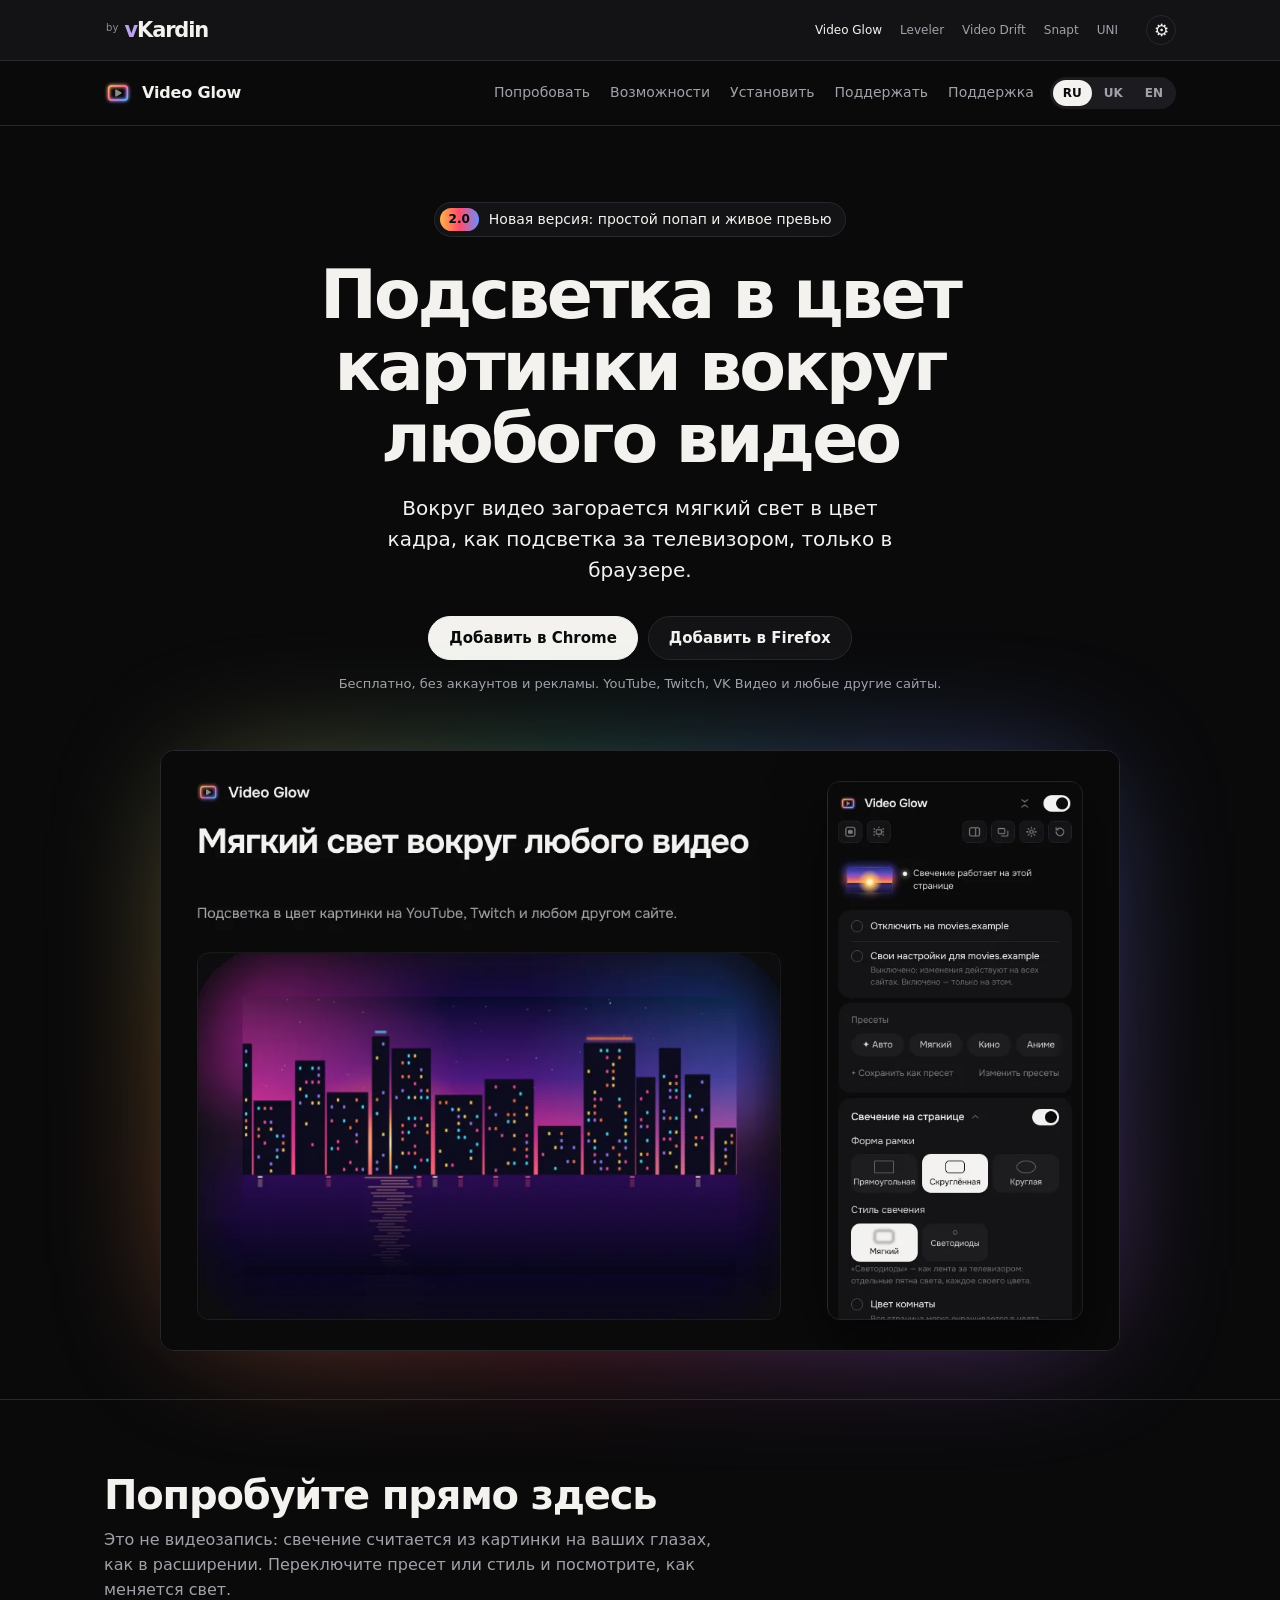
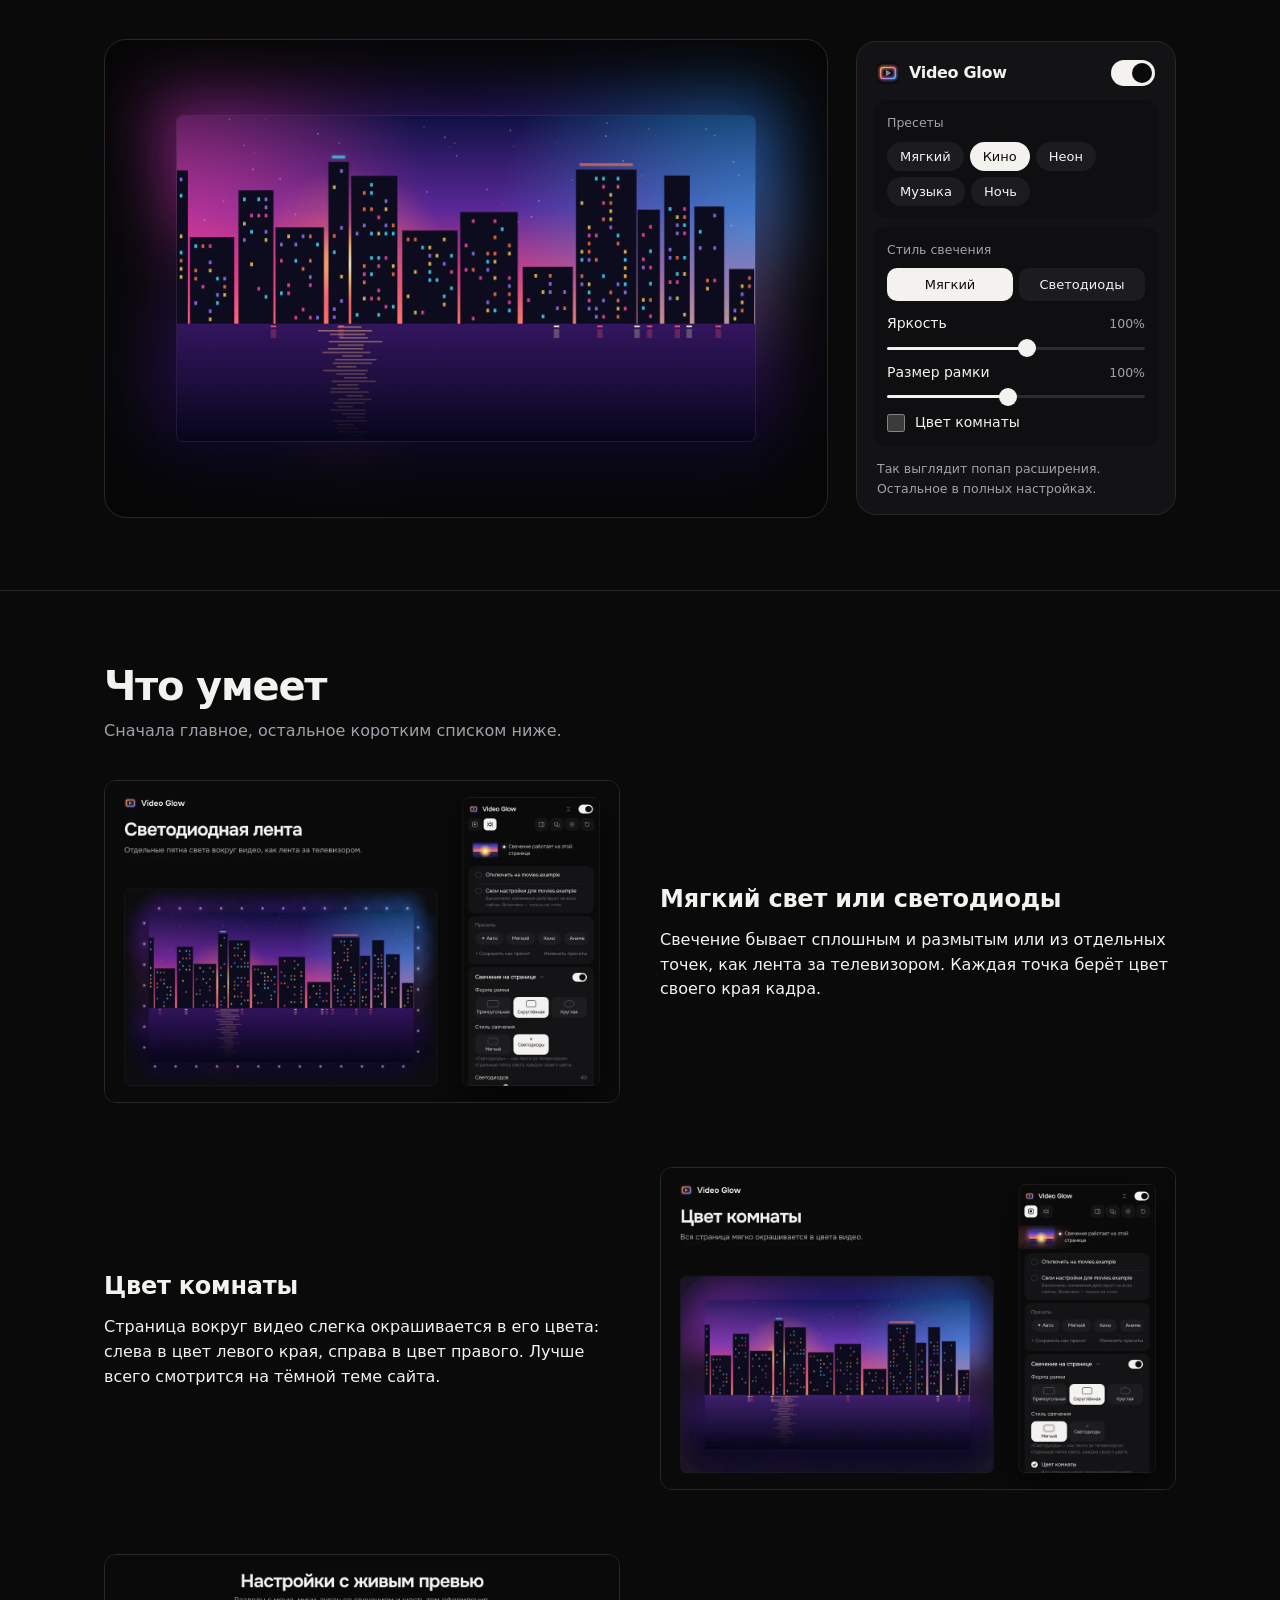
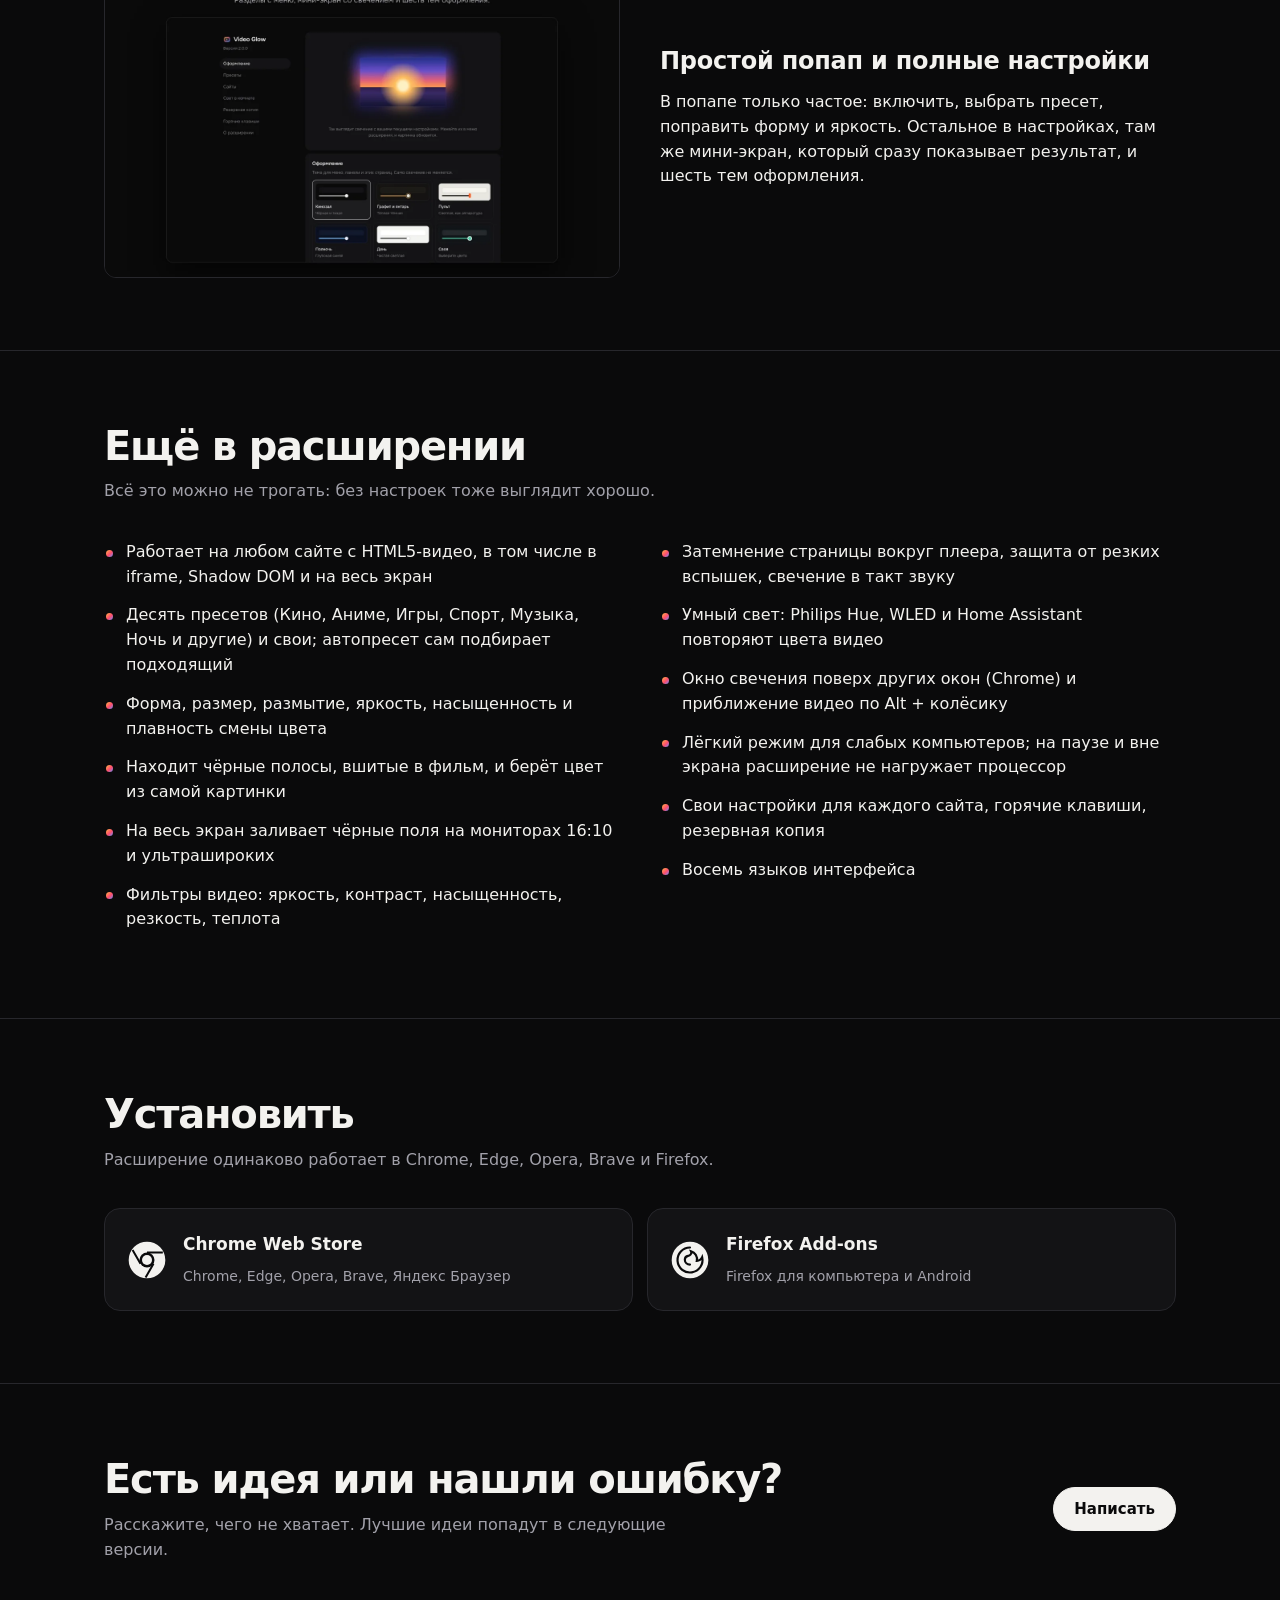
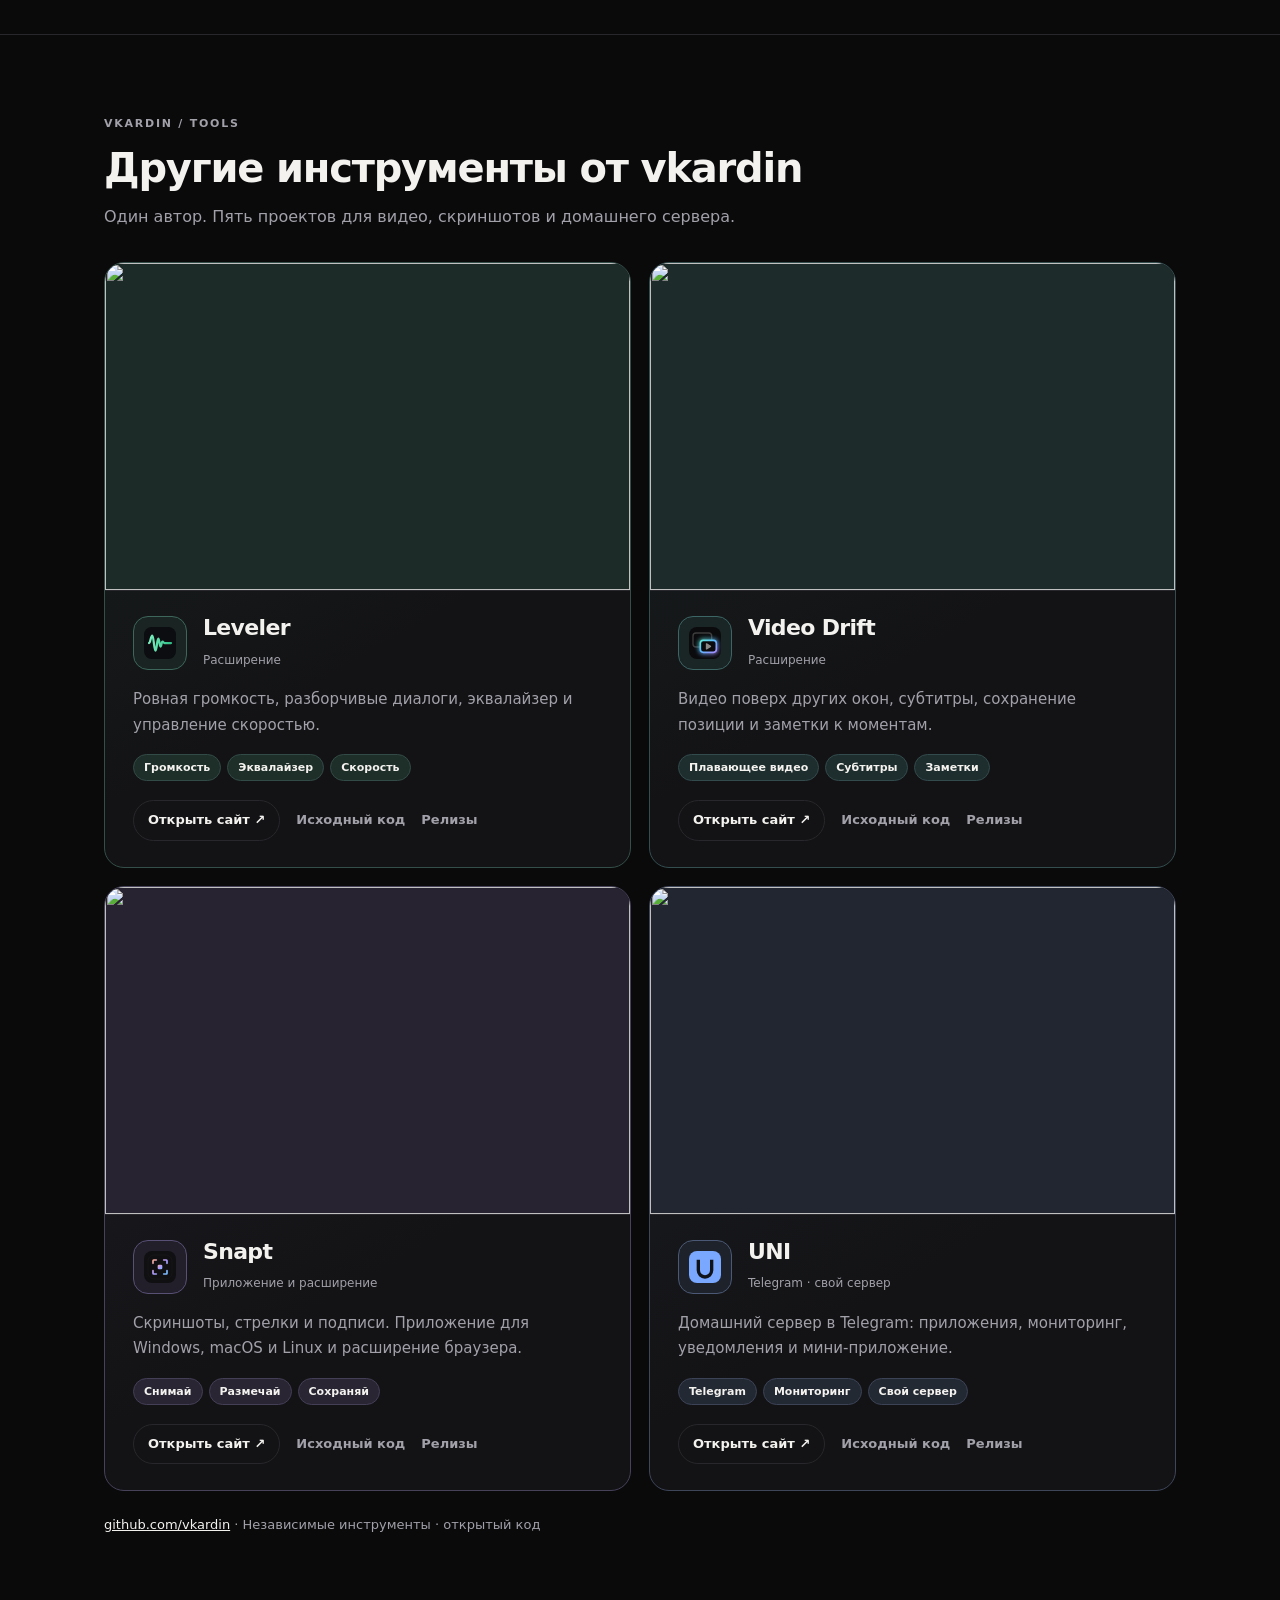
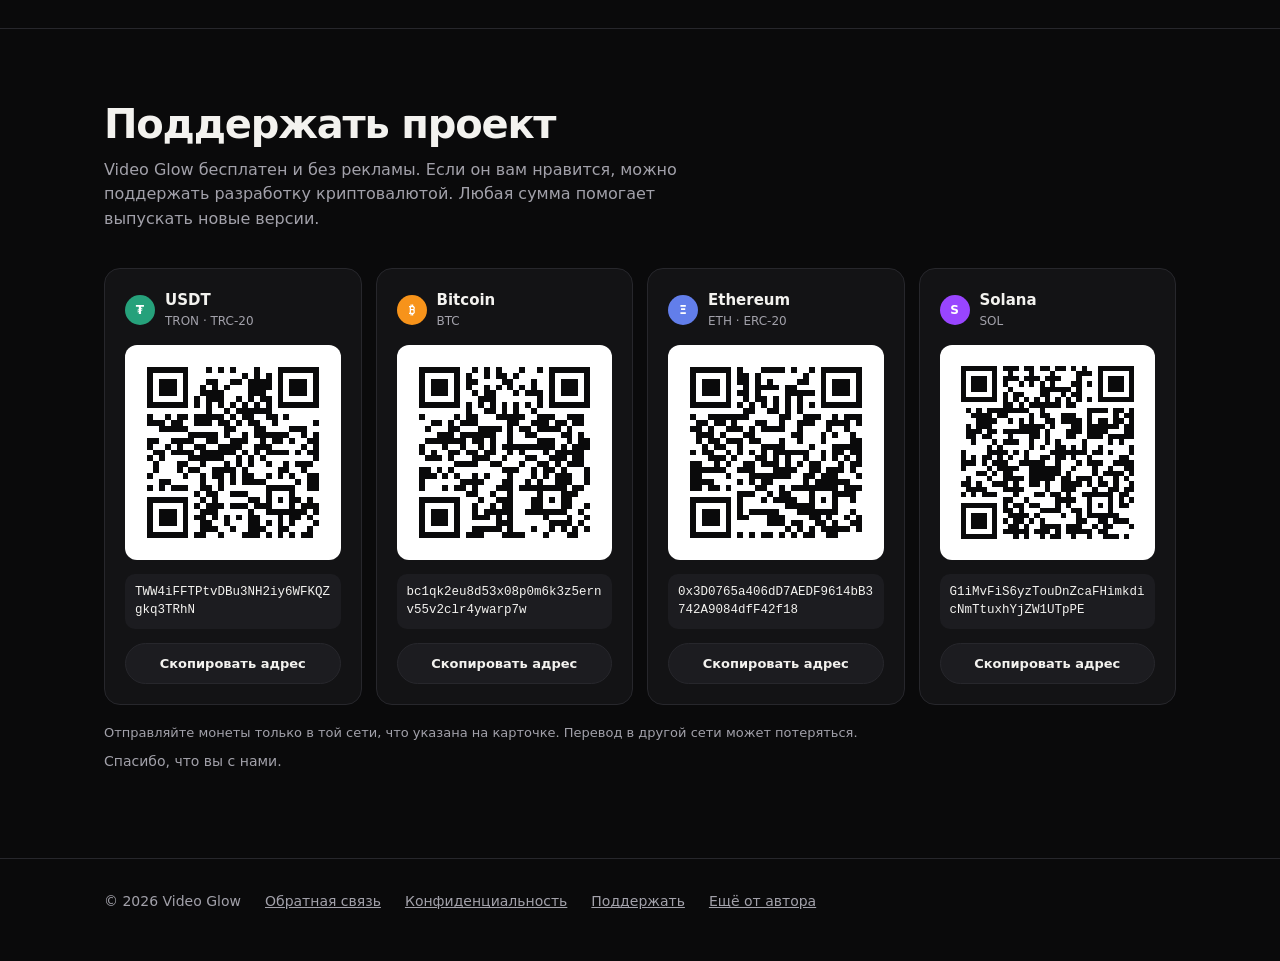
==== commit 07961578: "Use the by vKardin signature across website pages" ====
--- a/docs/index.html
+++ b/docs/index.html
@@ -9,10 +9,10 @@
   <meta property="og:image" content="https://vkardin.github.io/video-glow/img/glow-en.webp">
   <link rel="icon" href="img/icon32.png">
   <link rel="stylesheet" href="style.css?v=10">
-<script src="family-head.js?v=5"></script><link rel="stylesheet" href="family.css?v=5">
+<script src="family-head.js?v=6"></script><link rel="stylesheet" href="family.css?v=6">
 </head>
 <body data-family="video-glow" style="--family-accent:#d3b3ff">
-<a class="family-skip" href="#family-content" data-family-word="skip">Перейти к содержимому</a><nav class="family-nav" aria-label="vkardin projects"><div class="family-nav-inner"><a class="family-brand" href="https://vkardin.github.io/">vkardin / tools</a><div class="family-nav-links"><a href="https://vkardin.github.io/video-glow/" aria-current="page">Video Glow</a><a href="https://vkardin.github.io/leveler/">Leveler</a><a href="https://vkardin.github.io/video-drift/">Video Drift</a><a href="https://vkardin.github.io/snapt/">Snapt</a><a href="https://vkardin.github.io/uni-homebot/">UNI</a></div></div></nav>
+<a class="family-skip" href="#family-content" data-family-word="skip">Перейти к содержимому</a><nav class="family-nav" aria-label="vkardin projects"><div class="family-nav-inner"><a class="family-brand" href="https://vkardin.github.io/"><span class="family-brand-by">by</span><span class="family-brand-name"><span class="family-brand-v">v</span>Kardin</span></a><div class="family-nav-links"><a href="https://vkardin.github.io/video-glow/" aria-current="page">Video Glow</a><a href="https://vkardin.github.io/leveler/">Leveler</a><a href="https://vkardin.github.io/video-drift/">Video Drift</a><a href="https://vkardin.github.io/snapt/">Snapt</a><a href="https://vkardin.github.io/uni-homebot/">UNI</a></div></div></nav>
   <header class="top"><div class="wrap"><a class="brand" href="#"><img src="img/logo.svg" alt="" width="28" height="28">Video Glow</a><nav class="nav" aria-label="Video Glow"><a class="opt" href="#demo" data-family-label="try">Попробовать</a><a class="opt" href="#features" data-family-label="features">Возможности</a><a href="#install" data-family-label="install">Установить</a><a class="opt" href="#donate" data-family-label="donate">Поддержать</a><a class="opt" href="support.html" data-family-label="support">Поддержка</a></nav><div class="langs" aria-label="Language"><button type="button" data-lang="ru" aria-pressed="true">RU</button><button type="button" data-lang="uk" aria-pressed="false">UK</button><button type="button" data-lang="en" aria-pressed="false">EN</button></div></div></header>
 
   <main id="family-content" tabindex="-1">
@@ -162,6 +162,6 @@
 
   <script src="app.js?v=11"></script>
   <script src="demo.js?v=1"></script>
-<script src="family.js?v=5"></script>
+<script src="family.js?v=6"></script>
 </body>
 </html>
--- a/docs/family.css
+++ b/docs/family.css
@@ -108,3 +108,14 @@
 :root[data-motion=reduce] .family-reveal-enter{animation:none!important}
 @media(prefers-reduced-motion:reduce){.family-reveal-pending{opacity:1!important;transform:none!important}.family-reveal-enter{animation:none!important}}
 @media print{.family-reveal-pending{opacity:1!important;transform:none!important}.family-reveal-enter{animation:none!important}}
+
+/* Shared author signature and homepage link. */
+.family-brand{position:relative;display:inline-flex;align-items:baseline;gap:6px;padding:7px 2px;line-height:1;isolation:isolate}
+.family-brand-by{align-self:flex-start;margin-top:2px;font-size:10px;font-weight:450;letter-spacing:.01em;color:var(--family-muted);opacity:.85}
+.family-brand-name{font-size:21px;font-weight:780;letter-spacing:-.055em;line-height:1.05;color:var(--family-text)}
+.family-brand-v{color:#b9a3ed;transition:color .2s}
+.family-brand::after{content:"";position:absolute;left:20px;right:2px;bottom:1px;height:1px;background:linear-gradient(90deg,#b9a3ed,transparent);transform:scaleX(0);transform-origin:left;transition:transform .2s}
+.family-brand:hover::after,.family-brand:focus-visible::after{transform:scaleX(1)}
+.family-brand:hover .family-brand-v{color:#d9c9ff}
+@media(prefers-reduced-motion:reduce){.family-brand::after,.family-brand-v{transition:none}}
+:root[data-motion=reduce] .family-brand::after,:root[data-motion=reduce] .family-brand-v{transition:none}
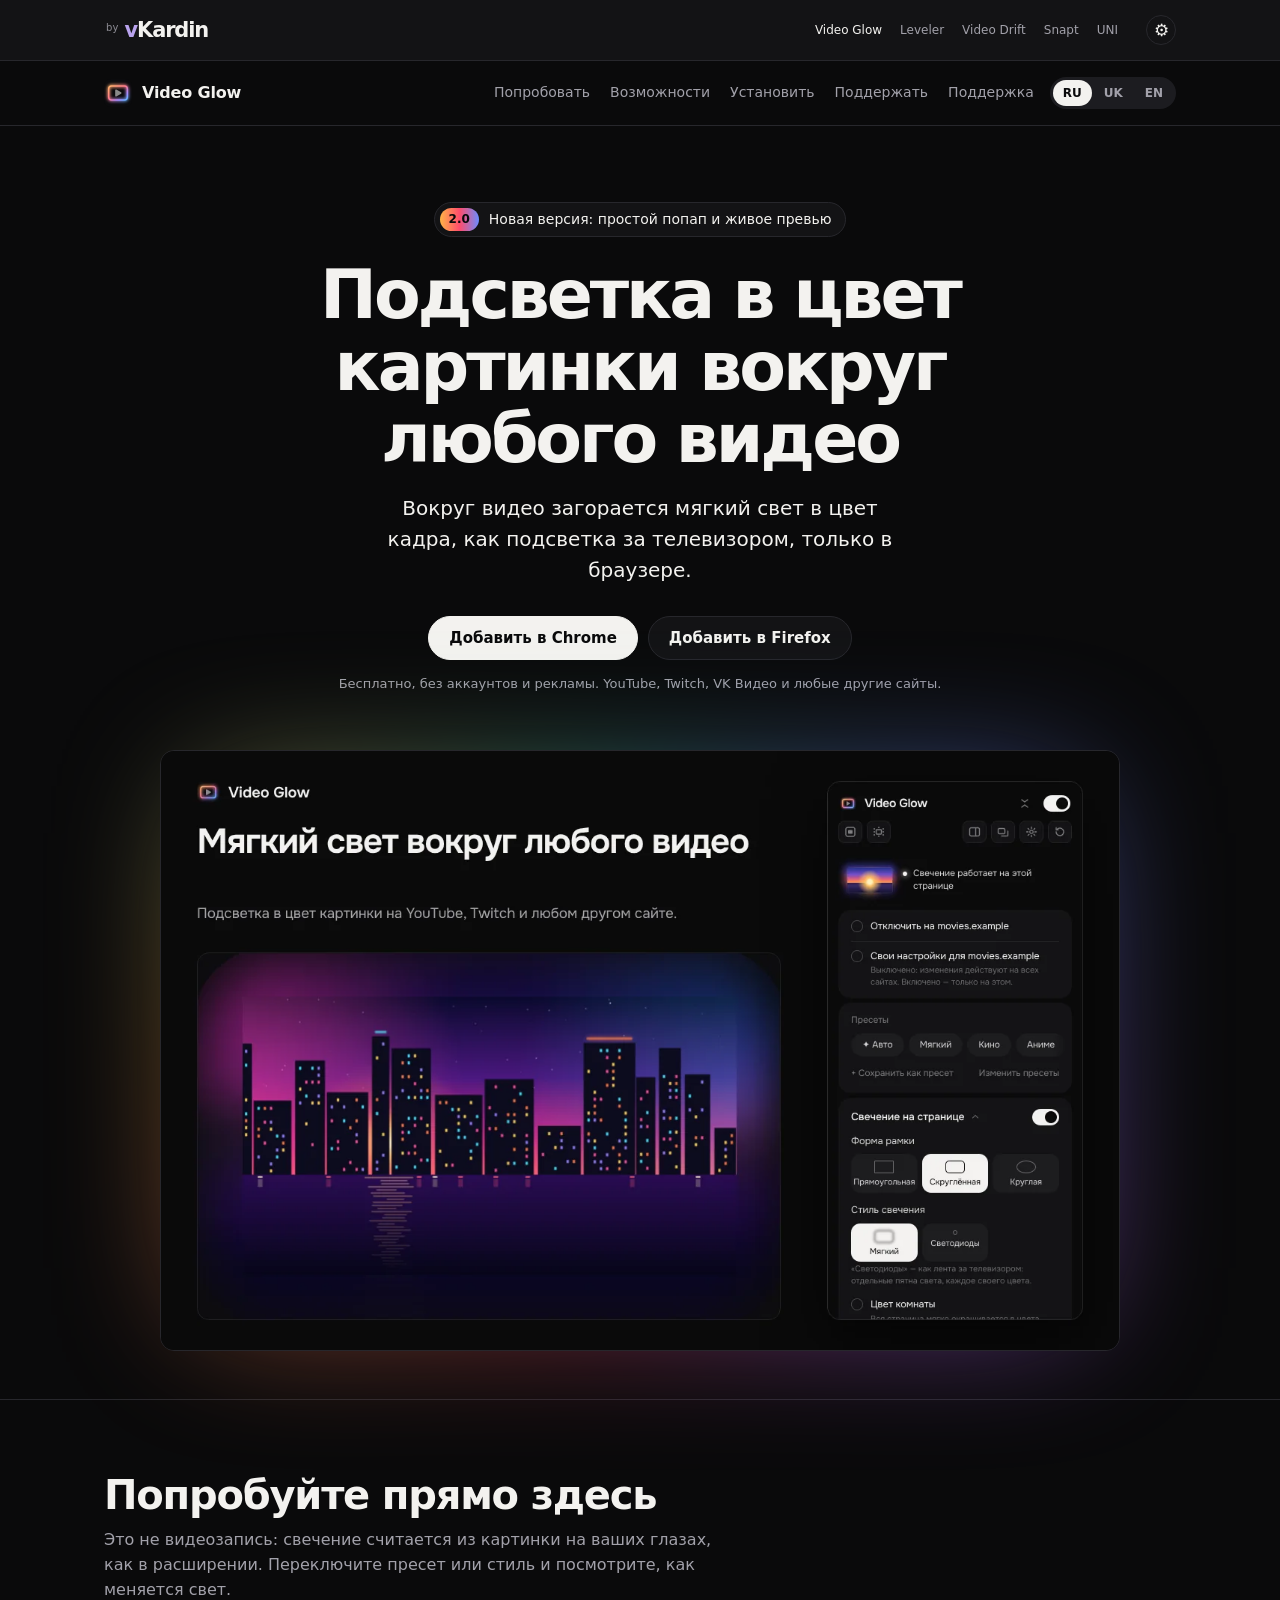
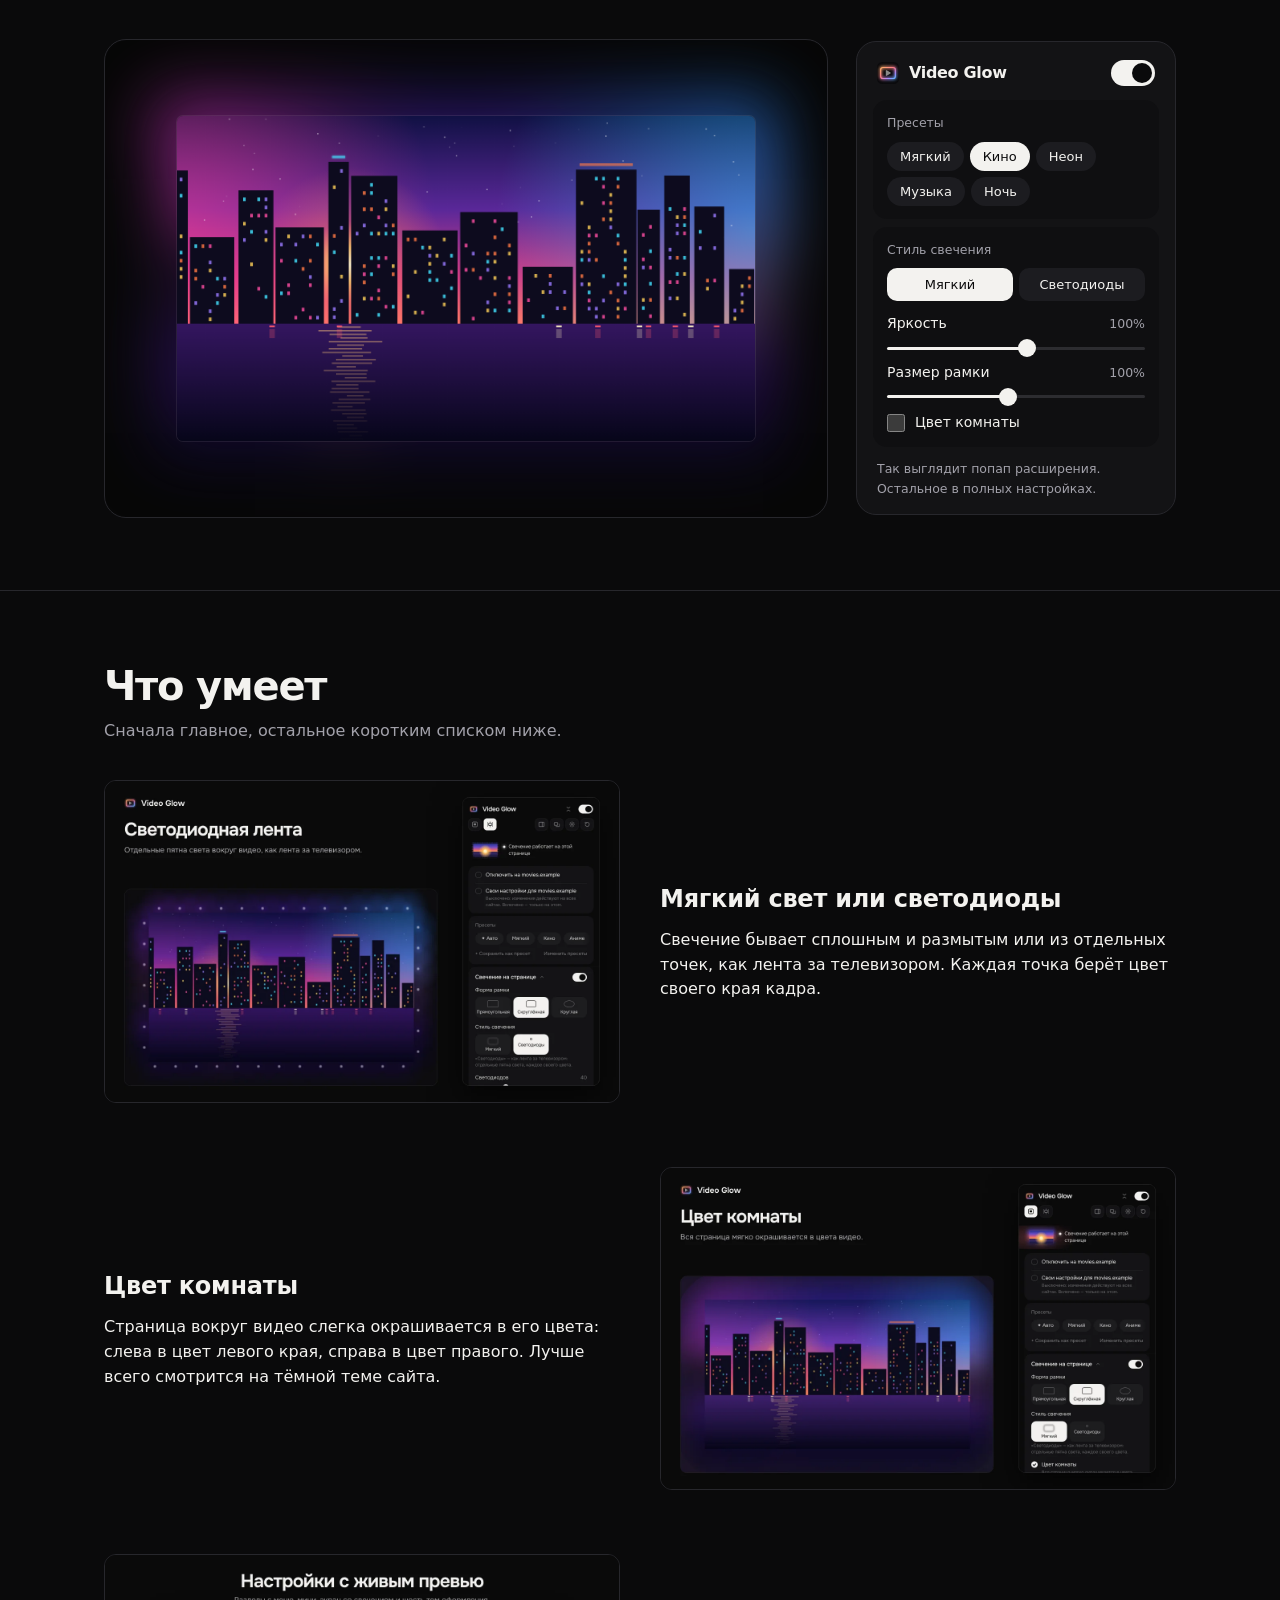
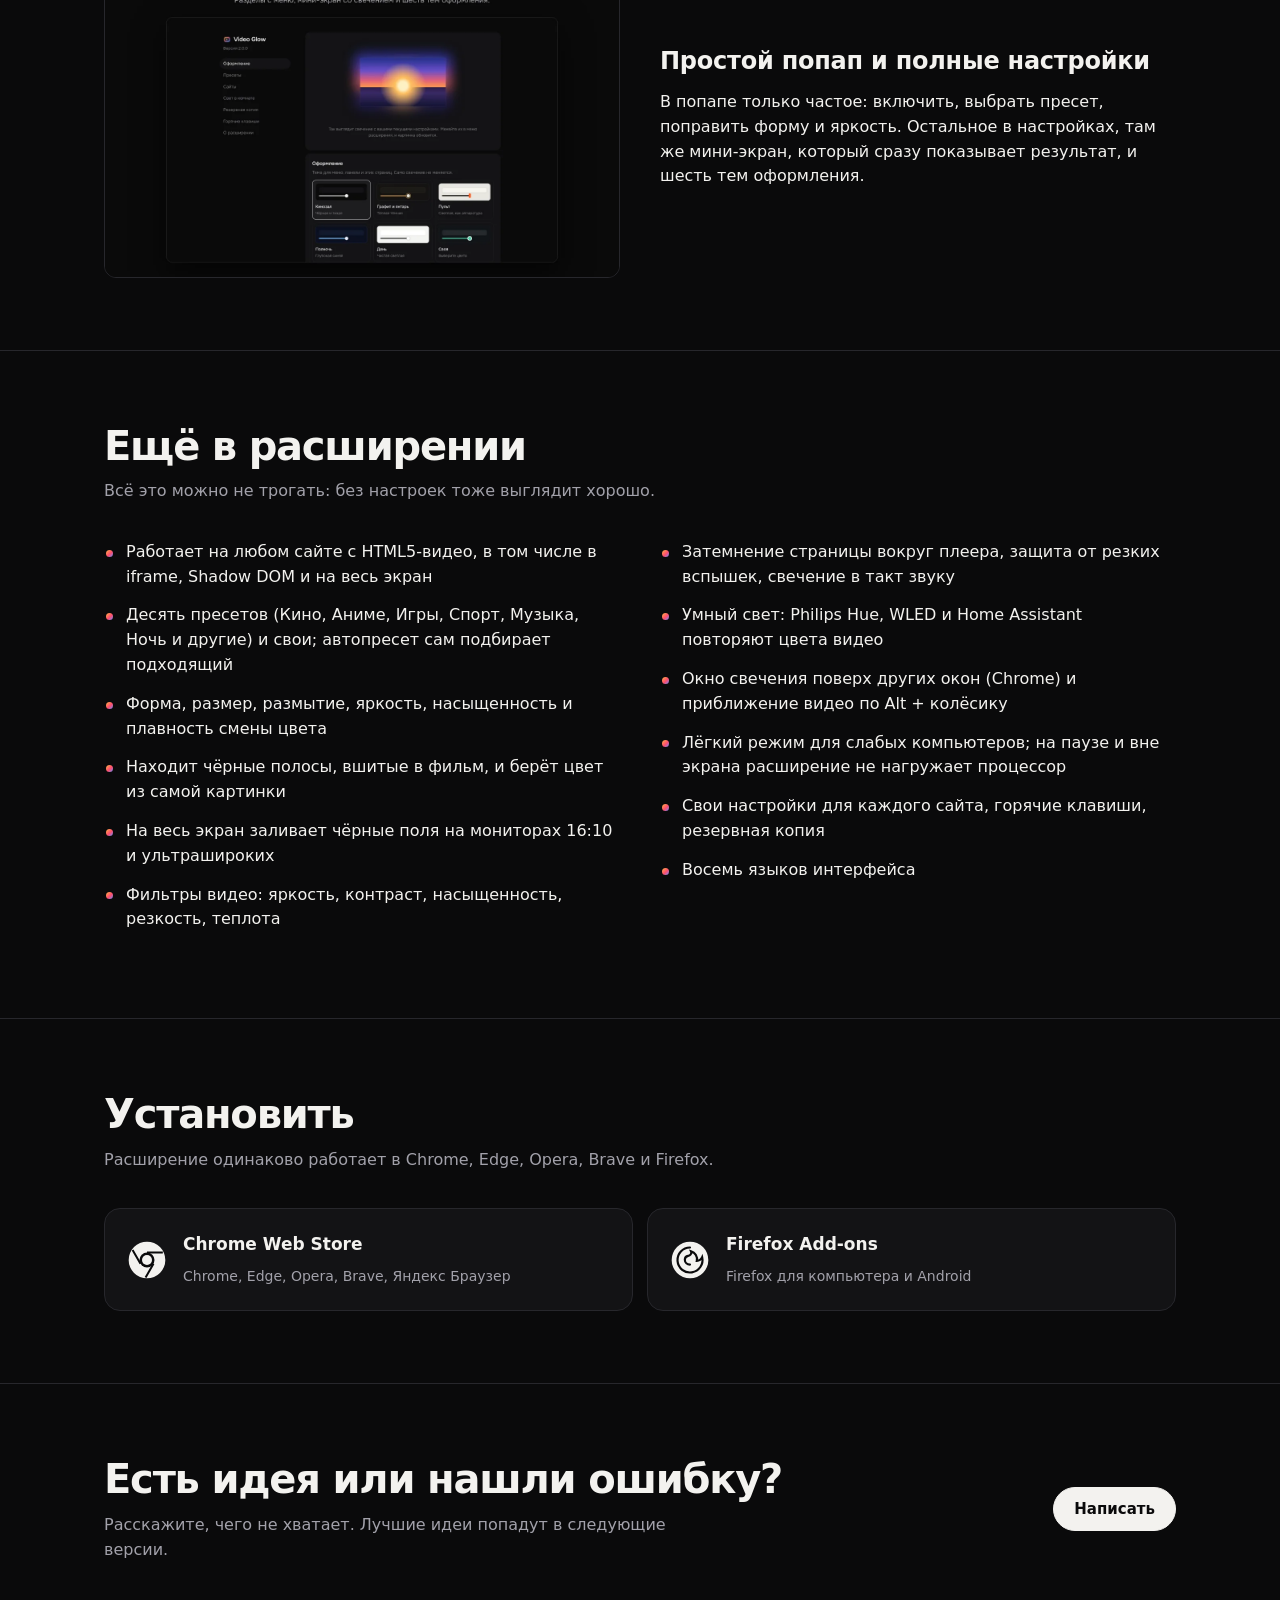
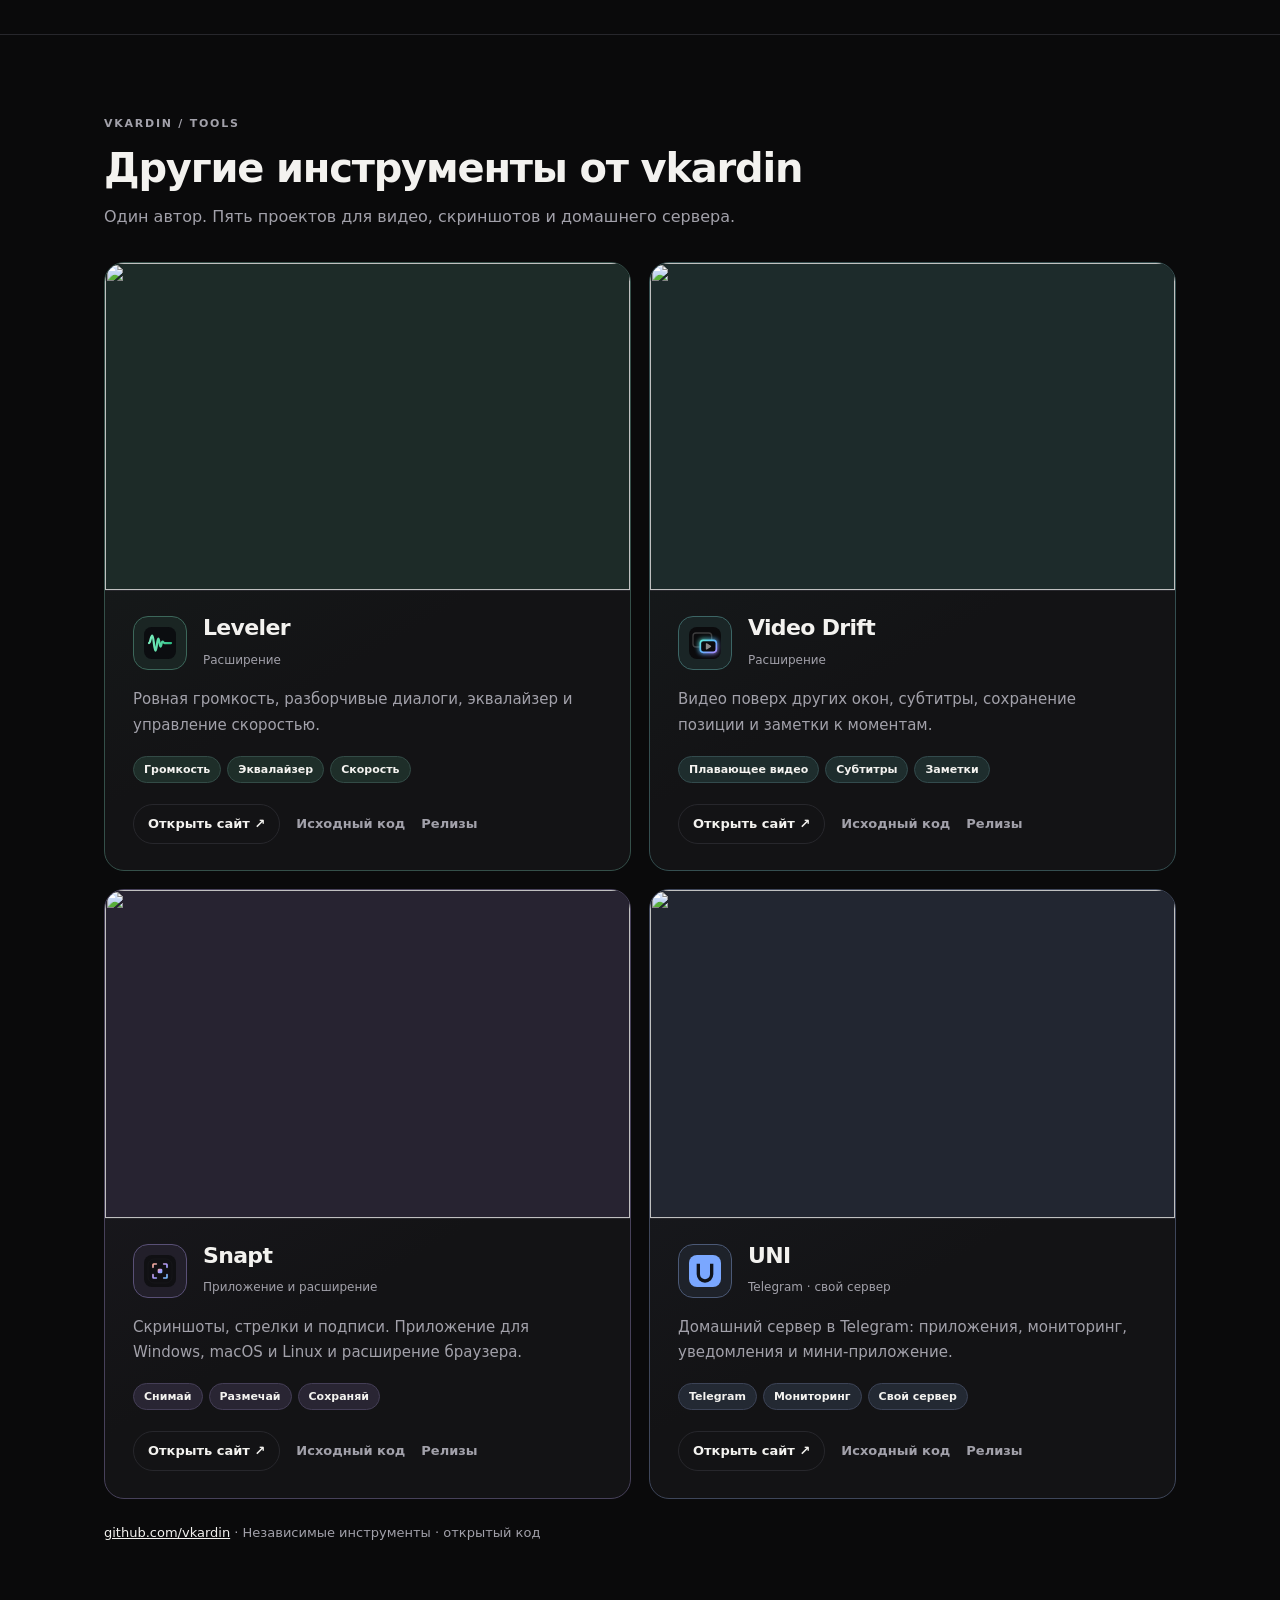
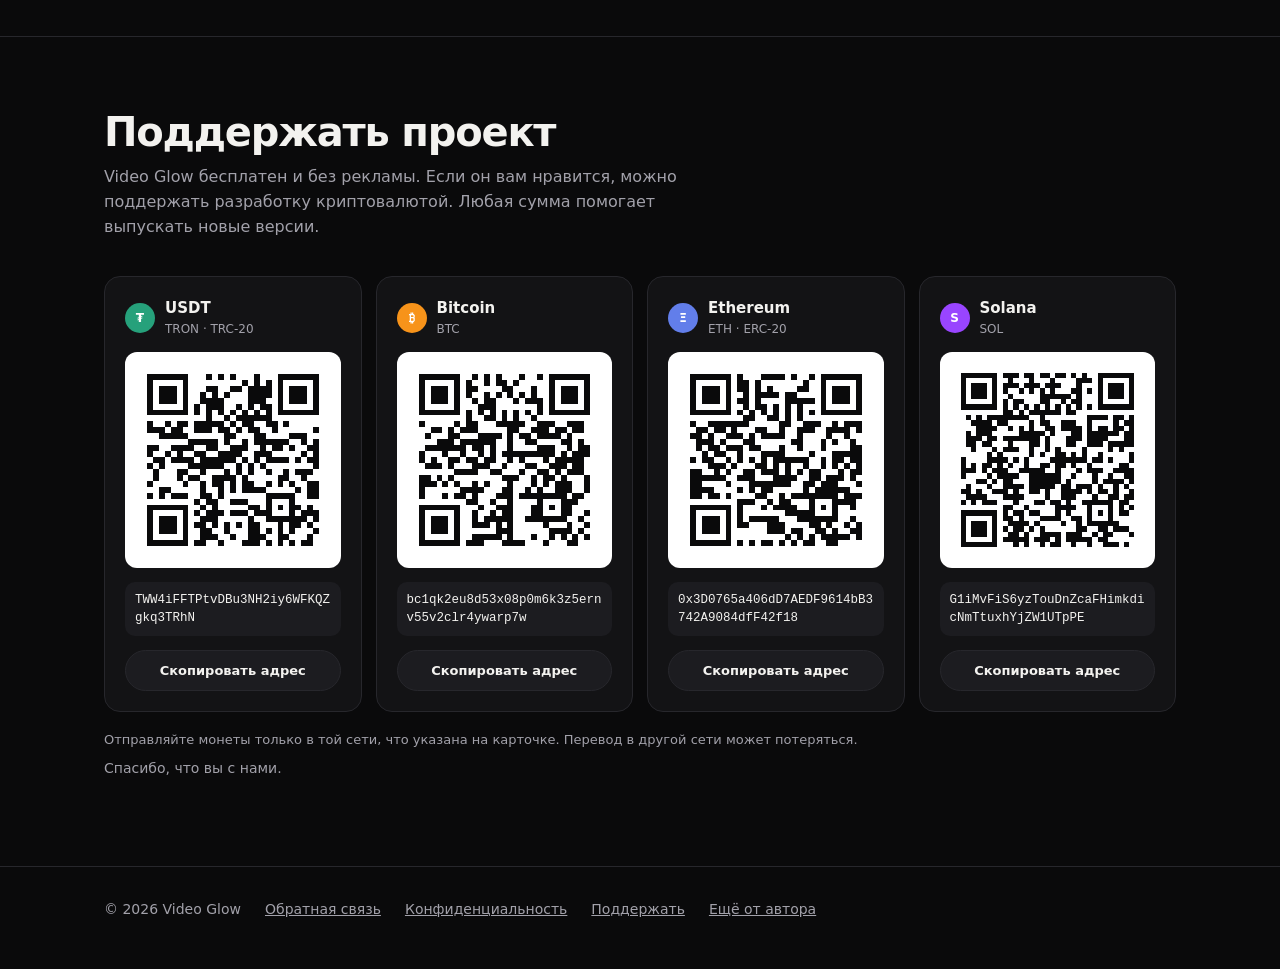
==== commit fb41eab5: "Use current localized store previews on the website" ====
--- a/docs/index.html
+++ b/docs/index.html
@@ -9,7 +9,7 @@
   <meta property="og:image" content="https://vkardin.github.io/video-glow/img/glow-en.webp">
   <link rel="icon" href="img/icon32.png">
   <link rel="stylesheet" href="style.css?v=10">
-<script src="family-head.js?v=6"></script><link rel="stylesheet" href="family.css?v=6">
+<script src="family-head.js?v=7"></script><link rel="stylesheet" href="family.css?v=7">
 </head>
 <body data-family="video-glow" style="--family-accent:#d3b3ff">
 <a class="family-skip" href="#family-content" data-family-word="skip">Перейти к содержимому</a><nav class="family-nav" aria-label="vkardin projects"><div class="family-nav-inner"><a class="family-brand" href="https://vkardin.github.io/"><span class="family-brand-by">by</span><span class="family-brand-name"><span class="family-brand-v">v</span>Kardin</span></a><div class="family-nav-links"><a href="https://vkardin.github.io/video-glow/" aria-current="page">Video Glow</a><a href="https://vkardin.github.io/leveler/">Leveler</a><a href="https://vkardin.github.io/video-drift/">Video Drift</a><a href="https://vkardin.github.io/snapt/">Snapt</a><a href="https://vkardin.github.io/uni-homebot/">UNI</a></div></div></nav>
@@ -128,7 +128,7 @@
       </div>
     </section>
 
-    <section class="family-section" id="more" aria-labelledby="family-title"><div class="family-wrap"><p class="family-kicker">VKARDIN / TOOLS</p><h2 id="family-title" data-family-word="title">Другие инструменты от vkardin</h2><p class="family-intro" data-family-word="sub">Один автор. Пять проектов для видео, скриншотов и домашнего сервера.</p><div class="family-grid"><article class="family-card" style="--project-accent:#63ddb0"><a class="family-preview" href="https://vkardin.github.io/leveler/" tabindex="-1" aria-hidden="true"><img src="https://vkardin.github.io/video-glow/img/apps/leveler-ru.webp" alt="" width="960" height="600" loading="lazy"></a><header class="family-card-header"><span class="family-icon"><img src="family-assets/leveler.svg" alt="" width="32" height="32" loading="lazy"></span><div><h3>Leveler</h3><small data-family-type="leveler">Расширение</small></div></header><p data-family-description="leveler">Ровная громкость, разборчивые диалоги, эквалайзер и управление скоростью.</p><ul class="family-chips"><li data-family-chip="leveler:0">Громкость</li><li data-family-chip="leveler:1">Эквалайзер</li><li data-family-chip="leveler:2">Скорость</li></ul><div class="family-actions"><a data-family-site="leveler" href="https://vkardin.github.io/leveler/" data-family-word="site">Открыть сайт ↗</a><a href="https://github.com/vkardin/leveler" data-family-word="code">Исходный код</a><a href="https://github.com/vkardin/leveler/releases" data-family-word="download">Релизы</a></div></article><article class="family-card" style="--project-accent:#63d9d0"><a class="family-preview" href="https://vkardin.github.io/video-drift/" tabindex="-1" aria-hidden="true"><img src="https://vkardin.github.io/video-glow/img/apps/floatr-ru.webp" alt="" width="960" height="600" loading="lazy"></a><header class="family-card-header"><span class="family-icon"><img src="family-assets/video-drift.svg" alt="" width="32" height="32" loading="lazy"></span><div><h3>Video Drift</h3><small data-family-type="video-drift">Расширение</small></div></header><p data-family-description="video-drift">Видео поверх других окон, субтитры, сохранение позиции и заметки к моментам.</p><ul class="family-chips"><li data-family-chip="video-drift:0">Плавающее видео</li><li data-family-chip="video-drift:1">Субтитры</li><li data-family-chip="video-drift:2">Заметки</li></ul><div class="family-actions"><a data-family-site="video-drift" href="https://vkardin.github.io/video-drift/" data-family-word="site">Открыть сайт ↗</a><a href="https://github.com/vkardin/video-drift" data-family-word="code">Исходный код</a><a href="https://github.com/vkardin/video-drift/releases" data-family-word="download">Релизы</a></div></article><article class="family-card" style="--project-accent:#b79bff"><a class="family-preview" href="https://vkardin.github.io/snapt/" tabindex="-1" aria-hidden="true"><img src="https://vkardin.github.io/video-glow/img/apps/snapt.webp" alt="" width="960" height="600" loading="lazy"></a><header class="family-card-header"><span class="family-icon"><img src="family-assets/snapt.svg" alt="" width="32" height="32" loading="lazy"></span><div><h3>Snapt</h3><small data-family-type="snapt">Приложение и расширение</small></div></header><p data-family-description="snapt">Скриншоты, стрелки и подписи. Приложение для Windows, macOS и Linux и расширение браузера.</p><ul class="family-chips"><li data-family-chip="snapt:0">Снимай</li><li data-family-chip="snapt:1">Размечай</li><li data-family-chip="snapt:2">Сохраняй</li></ul><div class="family-actions"><a data-family-site="snapt" href="https://vkardin.github.io/snapt/ru/" data-family-word="site">Открыть сайт ↗</a><a href="https://github.com/vkardin/snapt" data-family-word="code">Исходный код</a><a href="https://github.com/vkardin/snapt/releases" data-family-word="download">Релизы</a></div></article><article class="family-card" style="--project-accent:#8fb5ff"><a class="family-preview" href="https://vkardin.github.io/uni-homebot/" tabindex="-1" aria-hidden="true"><img src="https://vkardin.github.io/video-glow/img/apps/uni.webp" alt="" width="960" height="600" loading="lazy"></a><header class="family-card-header"><span class="family-icon"><img src="family-assets/uni-homebot.svg" alt="" width="32" height="32" loading="lazy"></span><div><h3>UNI</h3><small data-family-type="uni-homebot">Telegram · свой сервер</small></div></header><p data-family-description="uni-homebot">Домашний сервер в Telegram: приложения, мониторинг, уведомления и мини-приложение.</p><ul class="family-chips"><li data-family-chip="uni-homebot:0">Telegram</li><li data-family-chip="uni-homebot:1">Мониторинг</li><li data-family-chip="uni-homebot:2">Свой сервер</li></ul><div class="family-actions"><a data-family-site="uni-homebot" href="https://vkardin.github.io/uni-homebot/" data-family-word="site">Открыть сайт ↗</a><a href="https://github.com/vkardin/uni-homebot" data-family-word="code">Исходный код</a><a href="https://github.com/vkardin/uni-homebot/releases" data-family-word="download">Релизы</a></div></article></div><p class="family-credit"><a href="https://github.com/vkardin">github.com/vkardin</a> · <span data-family-word="author">Независимые инструменты · открытый код</span></p></div></section>
+    <section class="family-section" id="more" aria-labelledby="family-title"><div class="family-wrap"><p class="family-kicker">VKARDIN / TOOLS</p><h2 id="family-title" data-family-word="title">Другие инструменты от vkardin</h2><p class="family-intro" data-family-word="sub">Один автор. Пять проектов для видео, скриншотов и домашнего сервера.</p><div class="family-grid"><article class="family-card" style="--project-accent:#63ddb0"><a class="family-preview" href="https://vkardin.github.io/leveler/" tabindex="-1" aria-hidden="true"><img src="https://vkardin.github.io/media/leveler-ru.webp?v=7" alt="" width="960" height="600" loading="lazy"></a><header class="family-card-header"><span class="family-icon"><img src="family-assets/leveler.svg" alt="" width="32" height="32" loading="lazy"></span><div><h3>Leveler</h3><small data-family-type="leveler">Расширение</small></div></header><p data-family-description="leveler">Ровная громкость, разборчивые диалоги, эквалайзер и управление скоростью.</p><ul class="family-chips"><li data-family-chip="leveler:0">Громкость</li><li data-family-chip="leveler:1">Эквалайзер</li><li data-family-chip="leveler:2">Скорость</li></ul><div class="family-actions"><a data-family-site="leveler" href="https://vkardin.github.io/leveler/" data-family-word="site">Открыть сайт ↗</a><a href="https://github.com/vkardin/leveler" data-family-word="code">Исходный код</a><a href="https://github.com/vkardin/leveler/releases" data-family-word="download">Релизы</a></div></article><article class="family-card" style="--project-accent:#63d9d0"><a class="family-preview" href="https://vkardin.github.io/video-drift/" tabindex="-1" aria-hidden="true"><img src="https://vkardin.github.io/media/video-drift-ru.webp?v=7" alt="" width="960" height="600" loading="lazy"></a><header class="family-card-header"><span class="family-icon"><img src="family-assets/video-drift.svg" alt="" width="32" height="32" loading="lazy"></span><div><h3>Video Drift</h3><small data-family-type="video-drift">Расширение</small></div></header><p data-family-description="video-drift">Видео поверх других окон, субтитры, сохранение позиции и заметки к моментам.</p><ul class="family-chips"><li data-family-chip="video-drift:0">Плавающее видео</li><li data-family-chip="video-drift:1">Субтитры</li><li data-family-chip="video-drift:2">Заметки</li></ul><div class="family-actions"><a data-family-site="video-drift" href="https://vkardin.github.io/video-drift/" data-family-word="site">Открыть сайт ↗</a><a href="https://github.com/vkardin/video-drift" data-family-word="code">Исходный код</a><a href="https://github.com/vkardin/video-drift/releases" data-family-word="download">Релизы</a></div></article><article class="family-card" style="--project-accent:#b79bff"><a class="family-preview" href="https://vkardin.github.io/snapt/" tabindex="-1" aria-hidden="true"><img src="https://vkardin.github.io/media/snapt-ru.webp?v=7" alt="" width="960" height="600" loading="lazy"></a><header class="family-card-header"><span class="family-icon"><img src="family-assets/snapt.svg" alt="" width="32" height="32" loading="lazy"></span><div><h3>Snapt</h3><small data-family-type="snapt">Приложение и расширение</small></div></header><p data-family-description="snapt">Скриншоты, стрелки и подписи. Приложение для Windows, macOS и Linux и расширение браузера.</p><ul class="family-chips"><li data-family-chip="snapt:0">Снимай</li><li data-family-chip="snapt:1">Размечай</li><li data-family-chip="snapt:2">Сохраняй</li></ul><div class="family-actions"><a data-family-site="snapt" href="https://vkardin.github.io/snapt/ru/" data-family-word="site">Открыть сайт ↗</a><a href="https://github.com/vkardin/snapt" data-family-word="code">Исходный код</a><a href="https://github.com/vkardin/snapt/releases" data-family-word="download">Релизы</a></div></article><article class="family-card" style="--project-accent:#8fb5ff"><a class="family-preview" href="https://vkardin.github.io/uni-homebot/" tabindex="-1" aria-hidden="true"><img src="https://vkardin.github.io/media/uni-homebot-ru.webp?v=7" alt="" width="960" height="600" loading="lazy"></a><header class="family-card-header"><span class="family-icon"><img src="family-assets/uni-homebot.svg" alt="" width="32" height="32" loading="lazy"></span><div><h3>UNI</h3><small data-family-type="uni-homebot">Telegram · свой сервер</small></div></header><p data-family-description="uni-homebot">Домашний сервер в Telegram: приложения, мониторинг, уведомления и мини-приложение.</p><ul class="family-chips"><li data-family-chip="uni-homebot:0">Telegram</li><li data-family-chip="uni-homebot:1">Мониторинг</li><li data-family-chip="uni-homebot:2">Свой сервер</li></ul><div class="family-actions"><a data-family-site="uni-homebot" href="https://vkardin.github.io/uni-homebot/" data-family-word="site">Открыть сайт ↗</a><a href="https://github.com/vkardin/uni-homebot" data-family-word="code">Исходный код</a><a href="https://github.com/vkardin/uni-homebot/releases" data-family-word="download">Релизы</a></div></article></div><p class="family-credit"><a href="https://github.com/vkardin">github.com/vkardin</a> · <span data-family-word="author">Независимые инструменты · открытый код</span></p></div></section>
 
     <section class="block donate" id="donate">
       <div class="wrap">
@@ -162,6 +162,6 @@
 
   <script src="app.js?v=11"></script>
   <script src="demo.js?v=1"></script>
-<script src="family.js?v=6"></script>
+<script src="family.js?v=7"></script>
 </body>
 </html>
--- a/docs/family.css
+++ b/docs/family.css
@@ -119,3 +119,5 @@
 .family-brand:hover .family-brand-v{color:#d9c9ff}
 @media(prefers-reduced-motion:reduce){.family-brand::after,.family-brand-v{transition:none}}
 :root[data-motion=reduce] .family-brand::after,:root[data-motion=reduce] .family-brand-v{transition:none}
+
+.family-preview{aspect-ratio:8/5}.family-preview img{object-fit:contain;transform:none!important}.family-card-header{min-height:54px}.family-card .family-actions{align-items:center;min-height:44px}.family-card .family-chips{align-items:center;min-height:30px}
